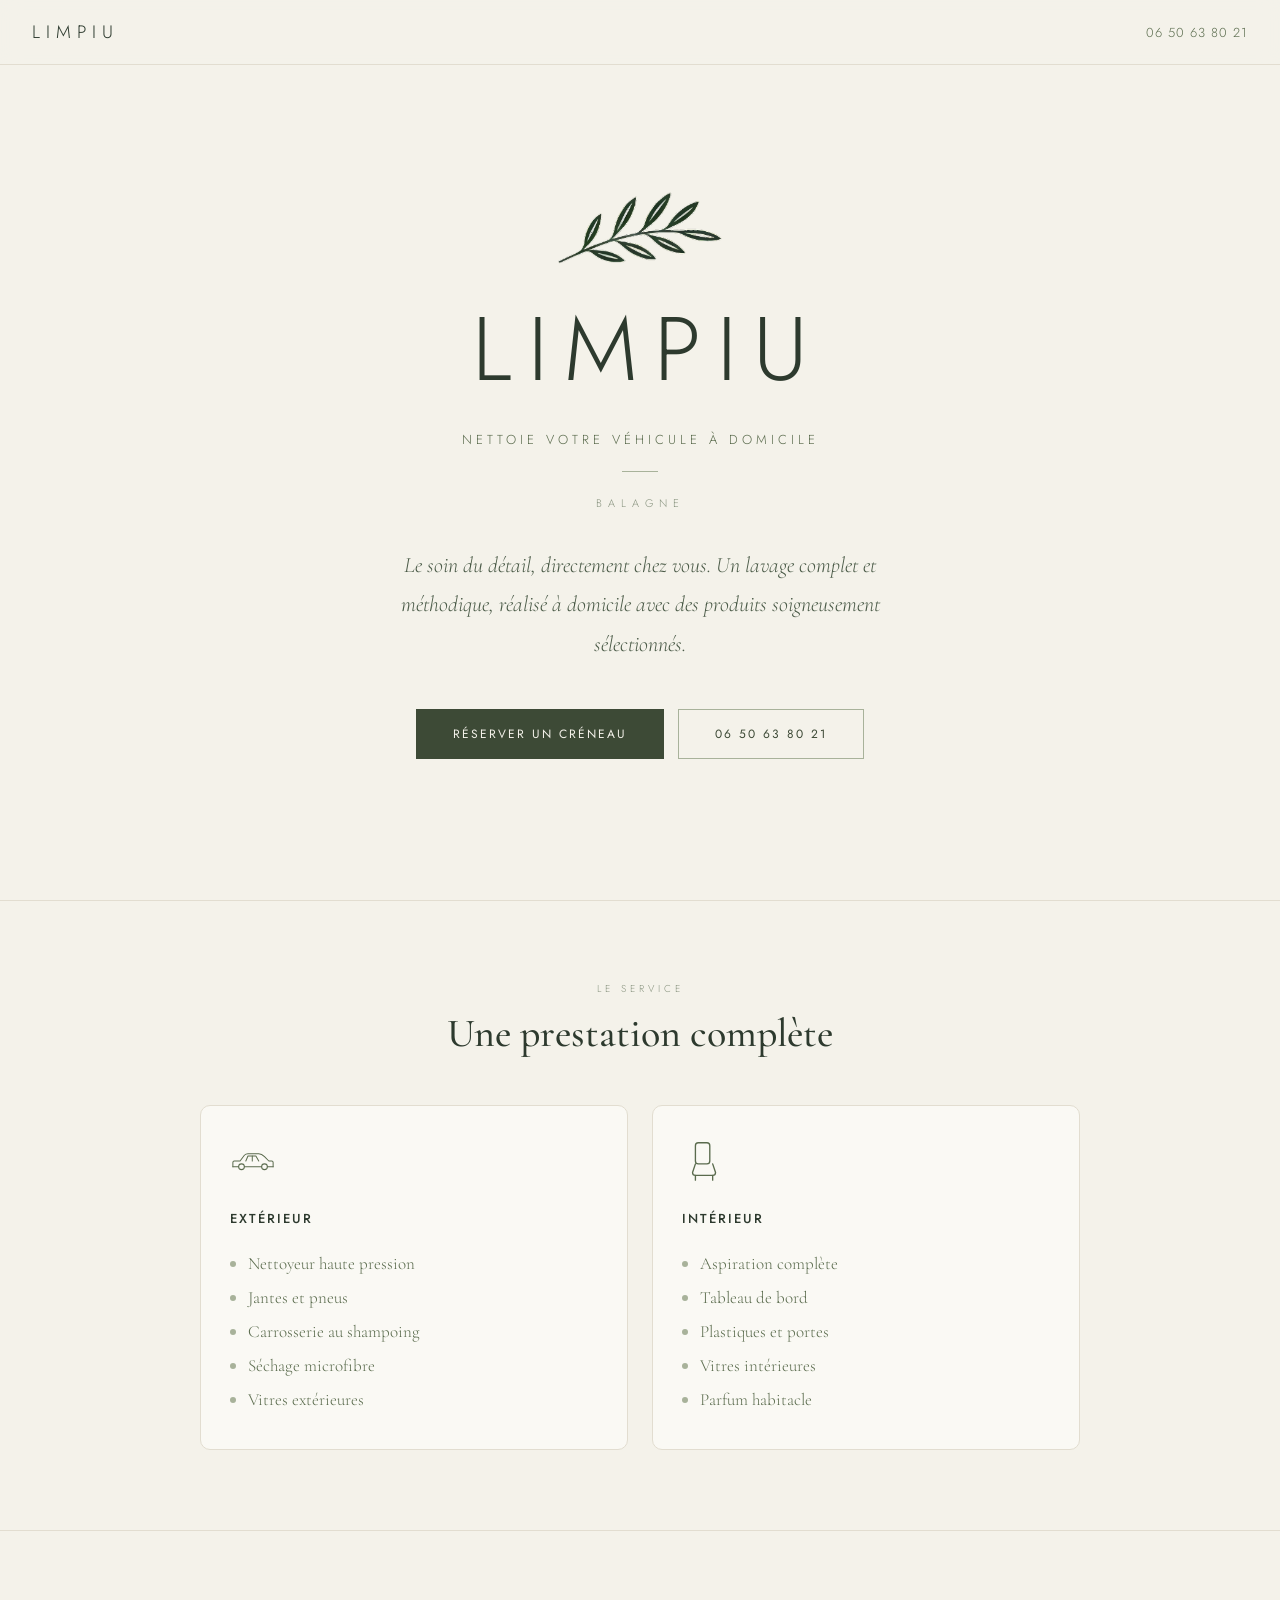
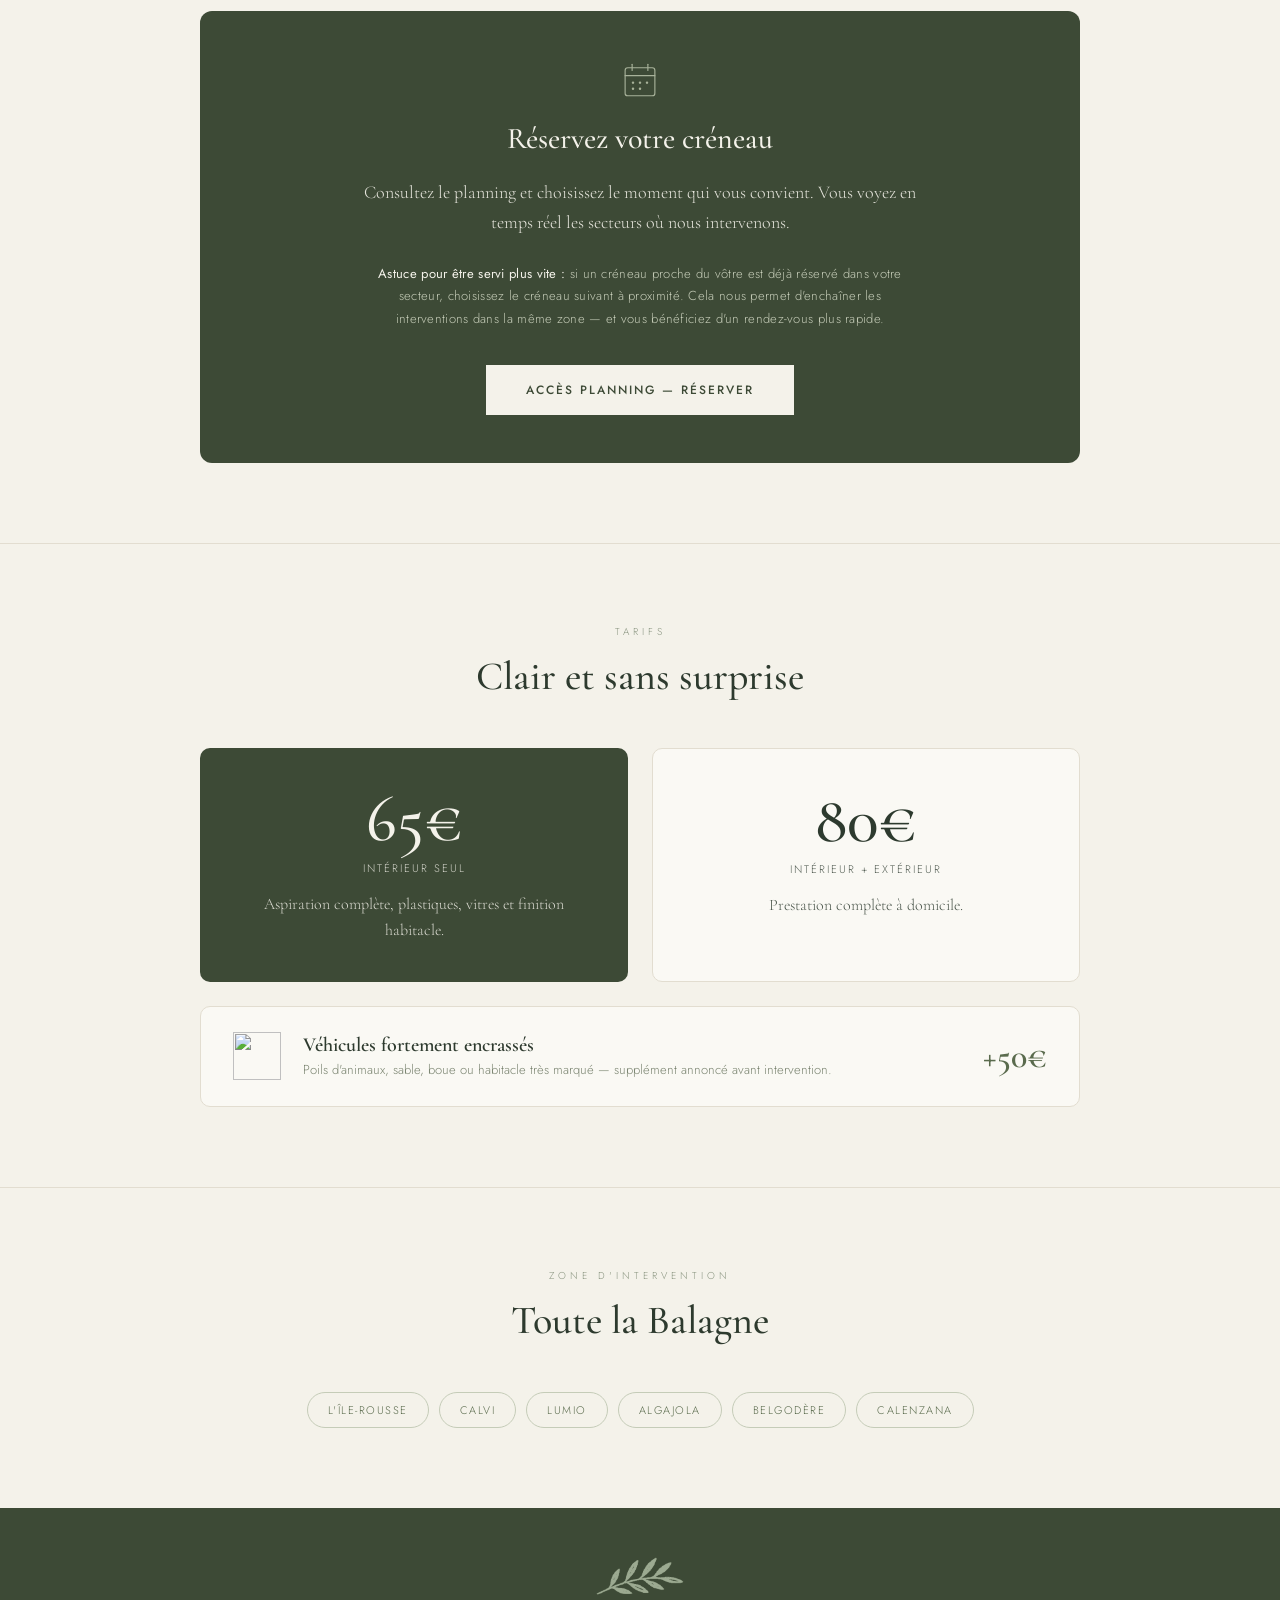
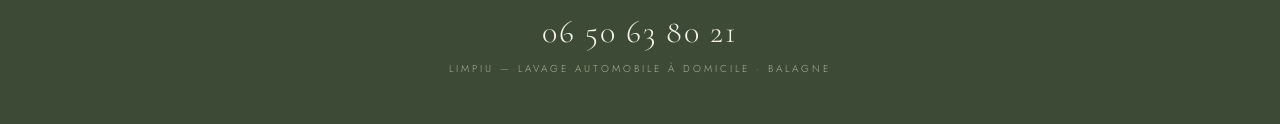
==== index.html @ 70814c13 "Rename index to index.html" ====
<!DOCTYPE html>
<html lang="fr">
<head>
<meta charset="UTF-8">
<meta name="viewport" content="width=device-width, initial-scale=1.0">
<meta name="description" content="Limpiu — Lavage automobile à domicile en Balagne. Intérieur seul 65€, intérieur + extérieur 80€. Produits soigneusement sélectionnés.">
<title>Limpiu — Lavage auto à domicile en Balagne</title>
<link rel="preconnect" href="https://fonts.googleapis.com">
<link rel="preconnect" href="https://fonts.gstatic.com" crossorigin>
<link href="https://fonts.googleapis.com/css2?family=Cormorant+Garamond:ital,wght@0,400;0,500;0,600;1,400&family=Jost:wght@300;400;500&display=swap" rel="stylesheet">
<style>
*{margin:0;padding:0;box-sizing:border-box}
html{scroll-behavior:smooth}
body{font-family:'Jost',sans-serif;background:#f4f2ea;color:#2d3a2e;overflow-x:hidden;font-weight:300}
nav{position:fixed;top:0;left:0;right:0;z-index:100;padding:1.2rem 2rem;display:flex;justify-content:space-between;align-items:center;background:rgba(244,242,234,0.92);backdrop-filter:blur(10px);border-bottom:1px solid #e2ddd0}
.nav-logo{font-size:18px;letter-spacing:6px;font-weight:300;color:#2d3a2e;text-decoration:none}
.nav-phone{font-size:13px;letter-spacing:1px;color:#5a6b4d;text-decoration:none}
.hero{min-height:100vh;display:flex;flex-direction:column;justify-content:center;align-items:center;text-align:center;padding:7rem 2rem 4rem;position:relative}

.hero-branch{
    margin-bottom:18px;
    display:flex;
    justify-content:center;
}
.hero-branch img{
    width:170px;
    height:auto;
    display:block;
}

.hero-logo{font-size:clamp(50px,11vw,90px);font-weight:300;letter-spacing:16px;color:#2d3a2e;margin-bottom:1rem;padding-left:16px}
.hero-tagline{font-size:13px;letter-spacing:4px;text-transform:uppercase;color:#5a6b4d}
.hero-divider{width:36px;height:1px;background:#a8b29a;margin:1.4rem auto}
.hero-place{font-size:11px;letter-spacing:6px;text-transform:uppercase;color:#8a9580}
.hero-text{font-family:'Cormorant Garamond',serif;font-size:22px;font-style:italic;color:#4a5a47;max-width:560px;margin:2.2rem auto 0;line-height:1.8}
.cta{display:flex;gap:14px;justify-content:center;margin-top:2.8rem;flex-wrap:wrap}
.btn{padding:15px 36px;font-size:12px;letter-spacing:2px;text-transform:uppercase;font-family:'Jost',sans-serif;font-weight:400;cursor:pointer;text-decoration:none;transition:all 0.25s}
.btn-fill{background:#3d4a36;color:#f4f2ea;border:1px solid #3d4a36}
.btn-fill:hover{background:#2d3a2e;transform:translateY(-1px)}
.btn-out{background:transparent;color:#3d4a36;border:1px solid #a8b29a}
.btn-out:hover{border-color:#3d4a36}
section{padding:5rem 2rem;border-top:1px solid #e2ddd0}
.container{max-width:880px;margin:0 auto}
.label{font-size:10px;letter-spacing:4px;text-transform:uppercase;color:#8a9580;margin-bottom:0.8rem;text-align:center}
.title{font-family:'Cormorant Garamond',serif;font-size:clamp(30px,5vw,40px);font-weight:500;color:#2d3a2e;text-align:center;margin-bottom:3rem}
.services{display:grid;grid-template-columns:repeat(auto-fit,minmax(240px,1fr));gap:1.5rem}
.card{background:#faf9f4;border:1px solid #e2ddd0;border-radius:10px;padding:2rem 1.8rem}
.card-icon{margin-bottom:1.2rem}
.card-icon svg{width:46px;height:46px;stroke:#5a6b4d;stroke-width:1.4;fill:none;stroke-linecap:round;stroke-linejoin:round}
.card-name{font-size:13px;letter-spacing:2px;text-transform:uppercase;color:#2d3a2e;margin-bottom:1.2rem;font-weight:500}
.card-list{list-style:none}
.card-list li{font-family:'Cormorant Garamond',serif;font-size:17px;color:#5a6b4d;line-height:2;padding-left:18px;position:relative}
.card-list li::before{content:'';position:absolute;left:0;top:14px;width:6px;height:6px;border-radius:50%;background:#a8b29a}
.planning{background:#3d4a36;border-radius:12px;padding:3rem 2.5rem;text-align:center;color:#f4f2ea}
.planning-icon{margin-bottom:1.2rem;display:flex;justify-content:center}
.planning-icon svg{width:42px;height:42px;stroke:#a8b29a;stroke-width:1.3;fill:none;stroke-linecap:round;stroke-linejoin:round}
.planning-title{font-family:'Cormorant Garamond',serif;font-size:30px;font-weight:500;margin-bottom:1.2rem}
.planning-text{font-family:'Cormorant Garamond',serif;font-size:18px;line-height:1.7;max-width:580px;margin:0 auto 1.6rem;opacity:0.92}
.planning-tip{font-size:13px;color:#c5ccb8;line-height:1.7;max-width:540px;margin:0 auto 2.2rem;letter-spacing:0.3px}
.planning-tip strong{color:#f4f2ea;font-weight:400}
.btn-planning{background:#f4f2ea;color:#3d4a36;padding:16px 40px;font-size:12px;letter-spacing:2px;text-transform:uppercase;font-family:'Jost',sans-serif;font-weight:500;cursor:pointer;text-decoration:none;display:inline-block;transition:all 0.25s}
.btn-planning:hover{background:#fff;transform:translateY(-1px)}
.price-wrap{display:grid;grid-template-columns:1fr 1fr;gap:1.5rem;margin-bottom:1.5rem}
.price-card{background:#3d4a36;border-radius:10px;padding:2.4rem;color:#f4f2ea;text-align:center}
.price-card.alt{background:#faf9f4;color:#2d3a2e;border:1px solid #e2ddd0}
.price-num{font-family:'Cormorant Garamond',serif;font-size:66px;font-weight:500;line-height:1}
.price-unit{font-size:11px;letter-spacing:2px;text-transform:uppercase;opacity:0.8;margin-top:8px}
.price-detail{font-family:'Cormorant Garamond',serif;font-size:16px;margin-top:1rem;line-height:1.6;opacity:0.85}
.extra{background:#faf9f4;border:1px solid #e2ddd0;border-radius:10px;padding:1.6rem 2rem;display:flex;align-items:center;gap:1.4rem}
.extra-icon{flex-shrink:0;display:flex;align-items:center;justify-content:center}
.extra-icon svg{width:34px;height:34px;stroke:#8a9580;stroke-width:1.4;fill:none;stroke-linecap:round;stroke-linejoin:round}
.extra-icon img{width:48px;height:48px;object-fit:contain;display:block}
.extra-body{flex:1}
.extra-name{font-family:'Cormorant Garamond',serif;font-size:20px;color:#2d3a2e;font-weight:600;margin-bottom:3px}
.extra-desc{font-size:13px;color:#7a8470;line-height:1.5}
.extra-price{font-family:'Cormorant Garamond',serif;font-size:34px;color:#5a6b4d;font-weight:600;flex-shrink:0}
.zones{display:flex;flex-wrap:wrap;gap:10px;justify-content:center}
.zone{font-size:11px;letter-spacing:1.5px;text-transform:uppercase;border:1px solid #c5ccb8;border-radius:20px;padding:9px 20px;color:#5a6b4d}
footer{padding:3rem 2rem;text-align:center;background:#3d4a36}
.footer-branch{display:flex;justify-content:center;margin-bottom:1rem}
.footer-branch img{width:90px;height:auto;display:block;opacity:0.85;filter:brightness(0) saturate(100%) invert(78%) sepia(8%) saturate(580%) hue-rotate(50deg) brightness(95%) contrast(85%)}
.footer-phone{font-family:'Cormorant Garamond',serif;font-size:32px;color:#f4f2ea;letter-spacing:2px;text-decoration:none}
.footer-sub{font-size:10px;letter-spacing:3px;text-transform:uppercase;color:#a8b29a;margin-top:0.6rem}
@media(max-width:600px){.price-wrap{grid-template-columns:1fr}.extra{flex-direction:column;text-align:center}nav{padding:1rem 1.3rem}section{padding:3.5rem 1.3rem}}
</style>
</head>
<body>

<nav>
  <a class="nav-logo" href="#">LIMPIU</a>
  <a class="nav-phone" href="tel:0650638021">06 50 63 80 21</a>
</nav>

<div class="hero">
  <div class="hero-branch">
    <img src="olive-branch.png" alt="">
  </div>
  <div class="hero-logo">LIMPIU</div>
  <div class="hero-tagline">Nettoie votre véhicule à domicile</div>
  <div class="hero-divider"></div>
  <div class="hero-place">Balagne</div>
  <p class="hero-text">Le soin du détail, directement chez vous. Un lavage complet et méthodique, réalisé à domicile avec des produits soigneusement sélectionnés.</p>
  <div class="cta">
    <a href="#planning" class="btn btn-fill">Réserver un créneau</a>
    <a href="tel:0650638021" class="btn btn-out">06 50 63 80 21</a>
  </div>
</div>

<section>
  <div class="container">
    <p class="label">Le service</p>
    <h2 class="title">Une prestation complète</h2>
    <div class="services">
      <div class="card">
        <div class="card-icon">
          <!-- Voiture de profil line art -->
          <svg viewBox="0 0 64 40" aria-hidden="true">
            <!-- Carrosserie -->
            <path d="M4 28 L4 22 Q4 20 6 20 L14 20 L20 12 Q22 10 25 10 L40 10 Q44 10 48 14 L54 20 L58 20 Q60 20 60 22 L60 28"/>
            <!-- Bas -->
            <path d="M4 28 L12 28 M20 28 L44 28 M52 28 L60 28"/>
            <!-- Vitres -->
            <path d="M22 20 L25 13 L36 13 L40 20"/>
            <line x1="31" y1="13" x2="31" y2="20"/>
            <!-- Roues -->
            <circle cx="16" cy="28" r="4"/>
            <circle cx="48" cy="28" r="4"/>
          </svg>
        </div>
        <div class="card-name">Extérieur</div>
        <ul class="card-list">
          <li>Nettoyeur haute pression</li>
          <li>Jantes et pneus</li>
          <li>Carrosserie au shampoing</li>
          <li>Séchage microfibre</li>
          <li>Vitres extérieures</li>
        </ul>
      </div>
      <div class="card">
        <div class="card-icon">
          <!-- Siège auto line art -->
          <svg viewBox="0 0 48 48" aria-hidden="true">
            <path d="M14 8 Q14 5 17 5 L26 5 Q29 5 29 8 L29 24 Q29 27 26 27 L17 27 Q14 27 14 24 Z"/>
            <path d="M14 27 L11 36 Q11 39 14 39 L32 39 Q35 39 35 36 L32 27"/>
            <line x1="14" y1="39" x2="14" y2="44"/>
            <line x1="32" y1="39" x2="32" y2="44"/>
          </svg>
        </div>
        <div class="card-name">Intérieur</div>
        <ul class="card-list">
          <li>Aspiration complète</li>
          <li>Tableau de bord</li>
          <li>Plastiques et portes</li>
          <li>Vitres intérieures</li>
          <li>Parfum habitacle</li>
        </ul>
      </div>
    </div>
  </div>
</section>

<section id="planning">
  <div class="container">
    <div class="planning">
      <div class="planning-icon">
        <svg viewBox="0 0 48 48" aria-hidden="true">
          <rect x="7" y="10" width="34" height="32" rx="3"/>
          <line x1="7" y1="19" x2="41" y2="19"/>
          <line x1="15" y1="6" x2="15" y2="13"/>
          <line x1="33" y1="6" x2="33" y2="13"/>
          <circle cx="16" cy="27" r="1.4" fill="#a8b29a" stroke="none"/>
          <circle cx="24" cy="27" r="1.4" fill="#a8b29a" stroke="none"/>
          <circle cx="32" cy="27" r="1.4" fill="#a8b29a" stroke="none"/>
          <circle cx="16" cy="34" r="1.4" fill="#a8b29a" stroke="none"/>
          <circle cx="24" cy="34" r="1.4" fill="#a8b29a" stroke="none"/>
        </svg>
      </div>
      <div class="planning-title">Réservez votre créneau</div>
      <p class="planning-text">Consultez le planning et choisissez le moment qui vous convient. Vous voyez en temps réel les secteurs où nous intervenons.</p>
      <p class="planning-tip"><strong>Astuce pour être servi plus vite :</strong> si un créneau proche du vôtre est déjà réservé dans votre secteur, choisissez le créneau suivant à proximité. Cela nous permet d'enchaîner les interventions dans la même zone — et vous bénéficiez d'un rendez-vous plus rapide.</p>
      <a href="#" class="btn-planning">Accès planning — Réserver</a>
    </div>
  </div>
</section>

<section>
  <div class="container">
    <p class="label">Tarifs</p>
    <h2 class="title">Clair et sans surprise</h2>
    <div class="price-wrap">
      <div class="price-card">
        <div class="price-num">65€</div>
        <div class="price-unit">Intérieur seul</div>
        <div class="price-detail">Aspiration complète, plastiques, vitres et finition habitacle.</div>
      </div>
      <div class="price-card alt">
        <div class="price-num">80€</div>
        <div class="price-unit">Intérieur + Extérieur</div>
        <div class="price-detail">Prestation complète à domicile.</div>
      </div>
    </div>
    <div class="extra">
      <div class="extra-icon">
        <img src="cri.png" alt="">
      </div>
      <div class="extra-body">
        <div class="extra-name">Véhicules fortement encrassés</div>
        <div class="extra-desc">Poils d'animaux, sable, boue ou habitacle très marqué — supplément annoncé avant intervention.</div>
      </div>
      <div class="extra-price">+50€</div>
    </div>
  </div>
</section>

<section>
  <div class="container">
    <p class="label">Zone d'intervention</p>
    <h2 class="title">Toute la Balagne</h2>
    <div class="zones">
      <span class="zone">L'Île-Rousse</span>
      <span class="zone">Calvi</span>
      <span class="zone">Lumio</span>
      <span class="zone">Algajola</span>
      <span class="zone">Belgodère</span>
      <span class="zone">Calenzana</span>
    </div>
  </div>
</section>

<footer>
  <div class="footer-branch">
    <img src="olive-branch.png" alt="">
  </div>
  <a class="footer-phone" href="tel:0650638021">06 50 63 80 21</a>
  <div class="footer-sub">Limpiu — Lavage automobile à domicile · Balagne</div>
</footer>

</body>
</html>
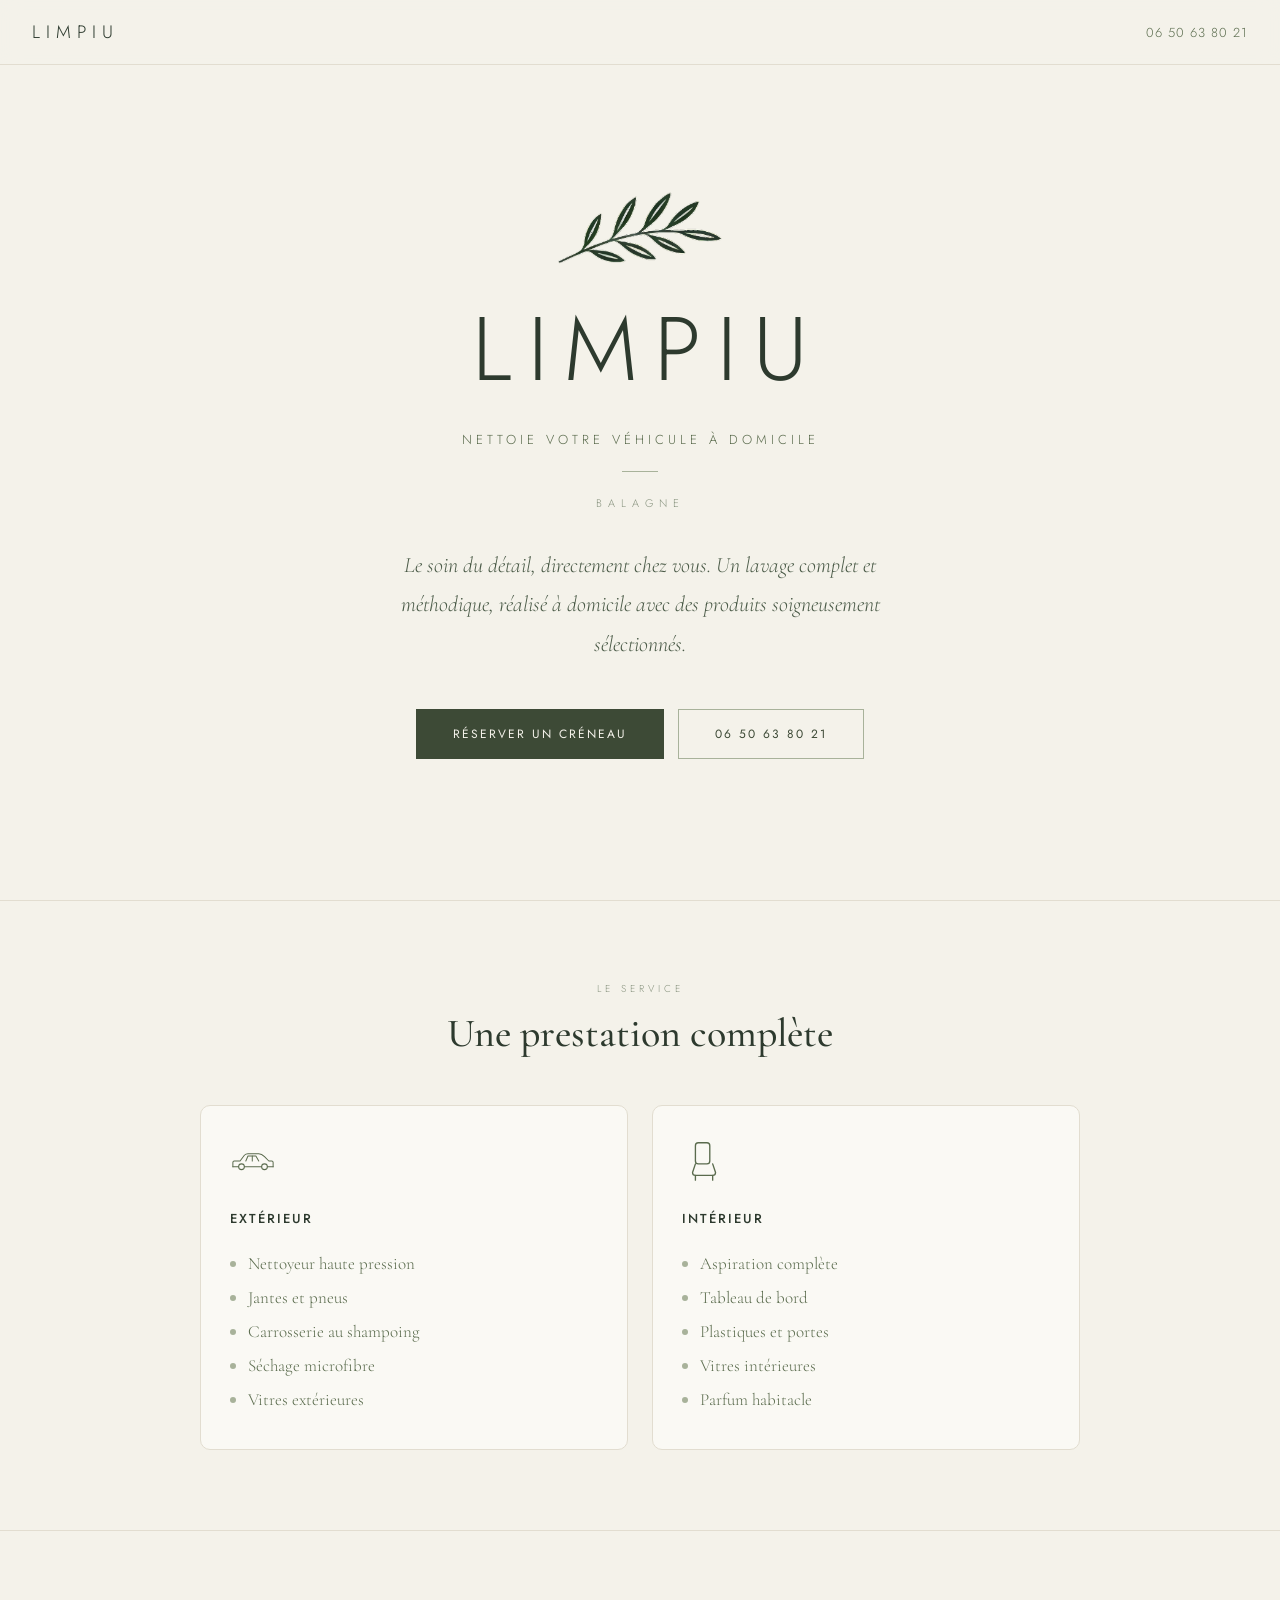
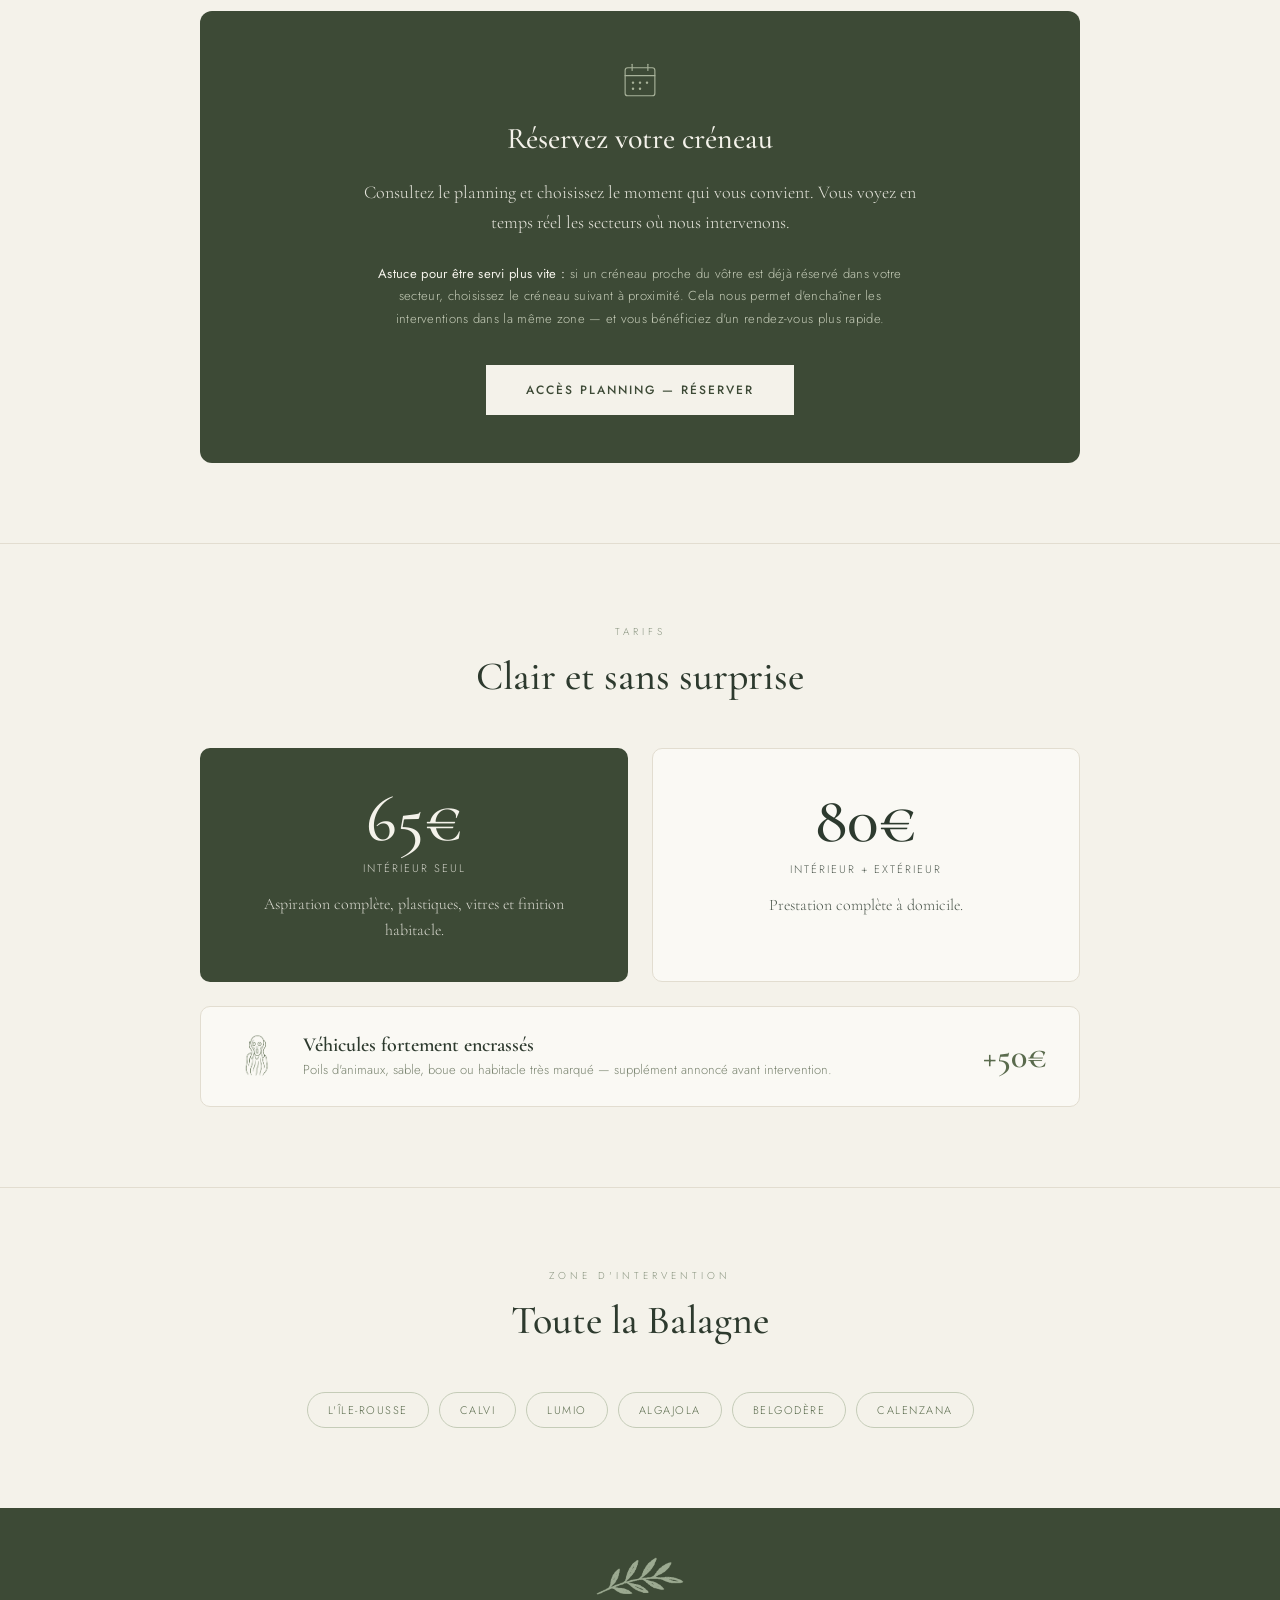
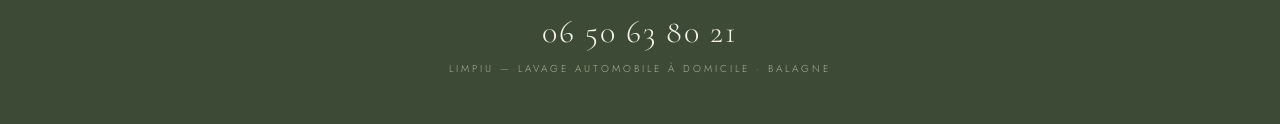
==== commit d9e73cd0: "Update index.html" ====
--- a/index.html
+++ b/index.html
@@ -5,6 +5,8 @@
 <meta name="viewport" content="width=device-width, initial-scale=1.0">
 <meta name="description" content="Limpiu — Lavage automobile à domicile en Balagne. Intérieur seul 65€, intérieur + extérieur 80€. Produits soigneusement sélectionnés.">
 <title>Limpiu — Lavage auto à domicile en Balagne</title>
+<link rel="icon" type="image/png" href="olive-branch.png">
+<link rel="apple-touch-icon" href="olive-branch.png">
 <link rel="preconnect" href="https://fonts.googleapis.com">
 <link rel="preconnect" href="https://fonts.gstatic.com" crossorigin>
 <link href="https://fonts.googleapis.com/css2?family=Cormorant+Garamond:ital,wght@0,400;0,500;0,600;1,400&family=Jost:wght@300;400;500&display=swap" rel="stylesheet">
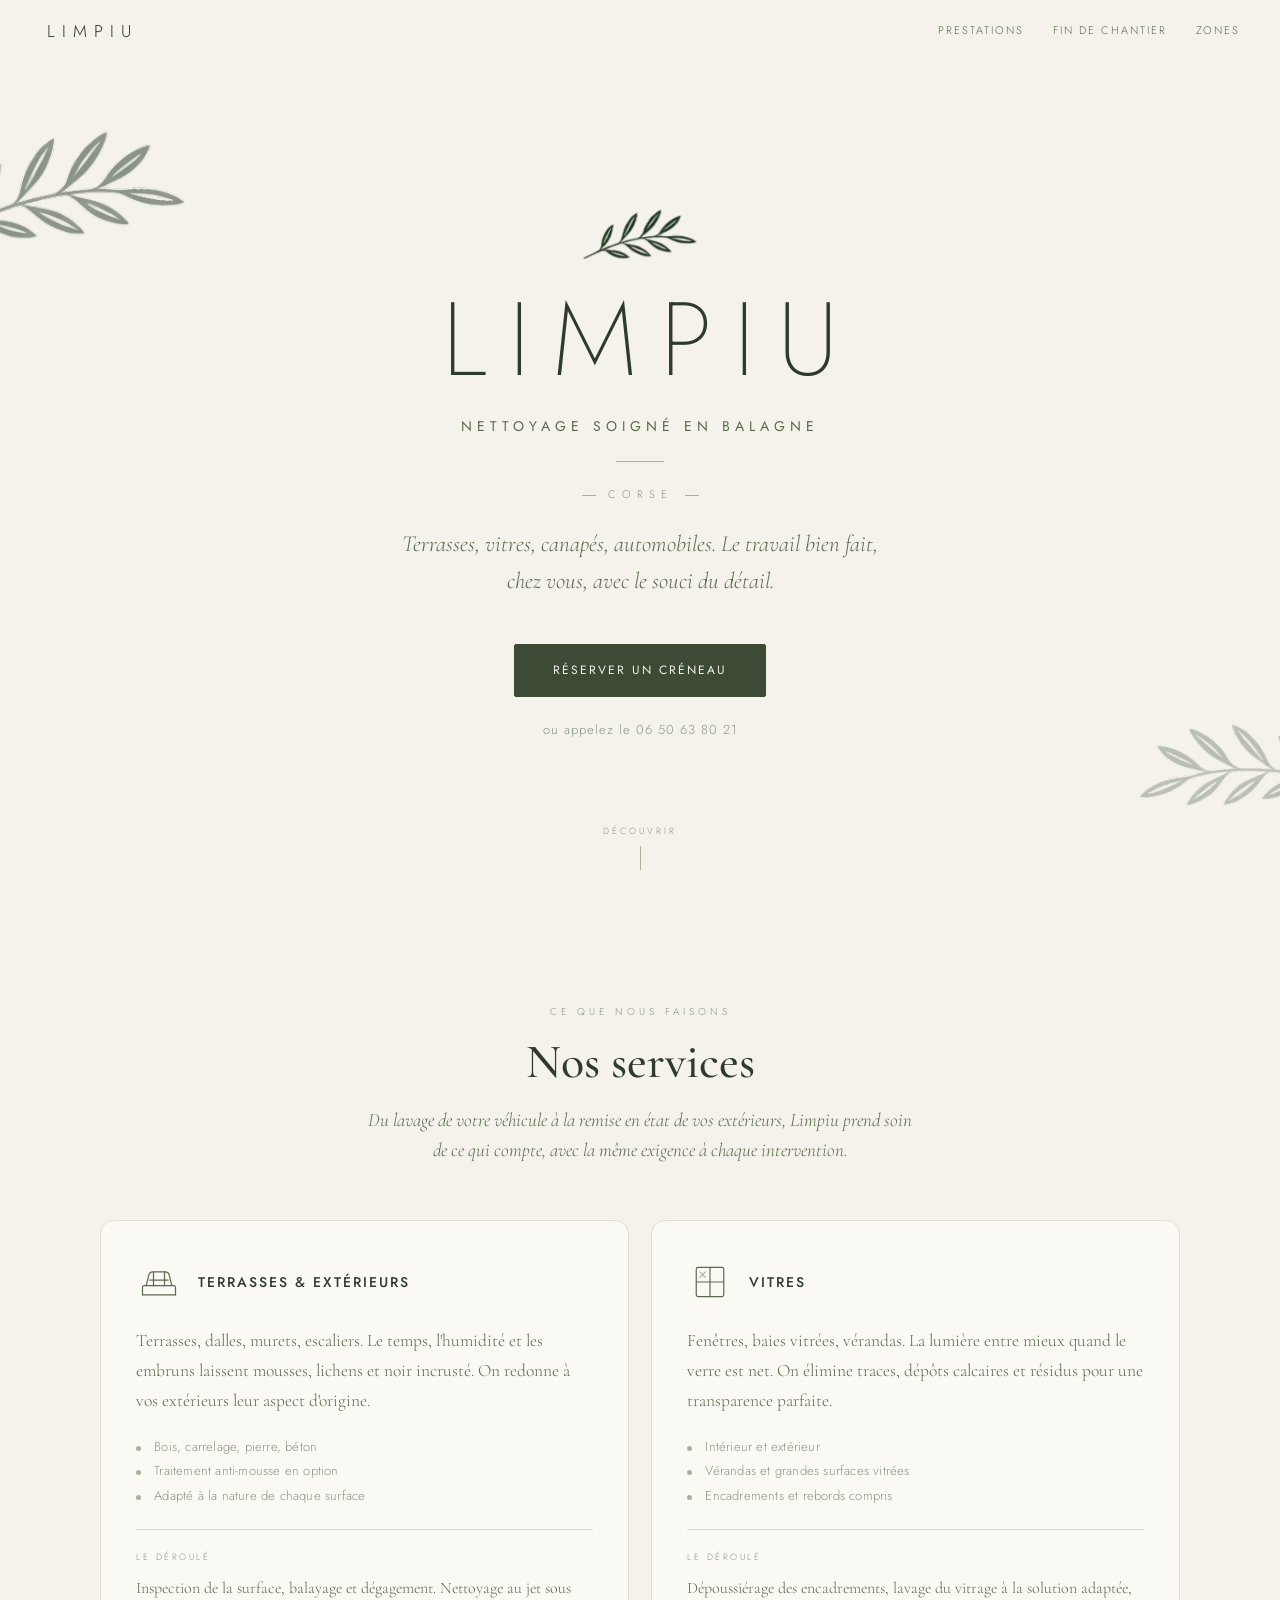
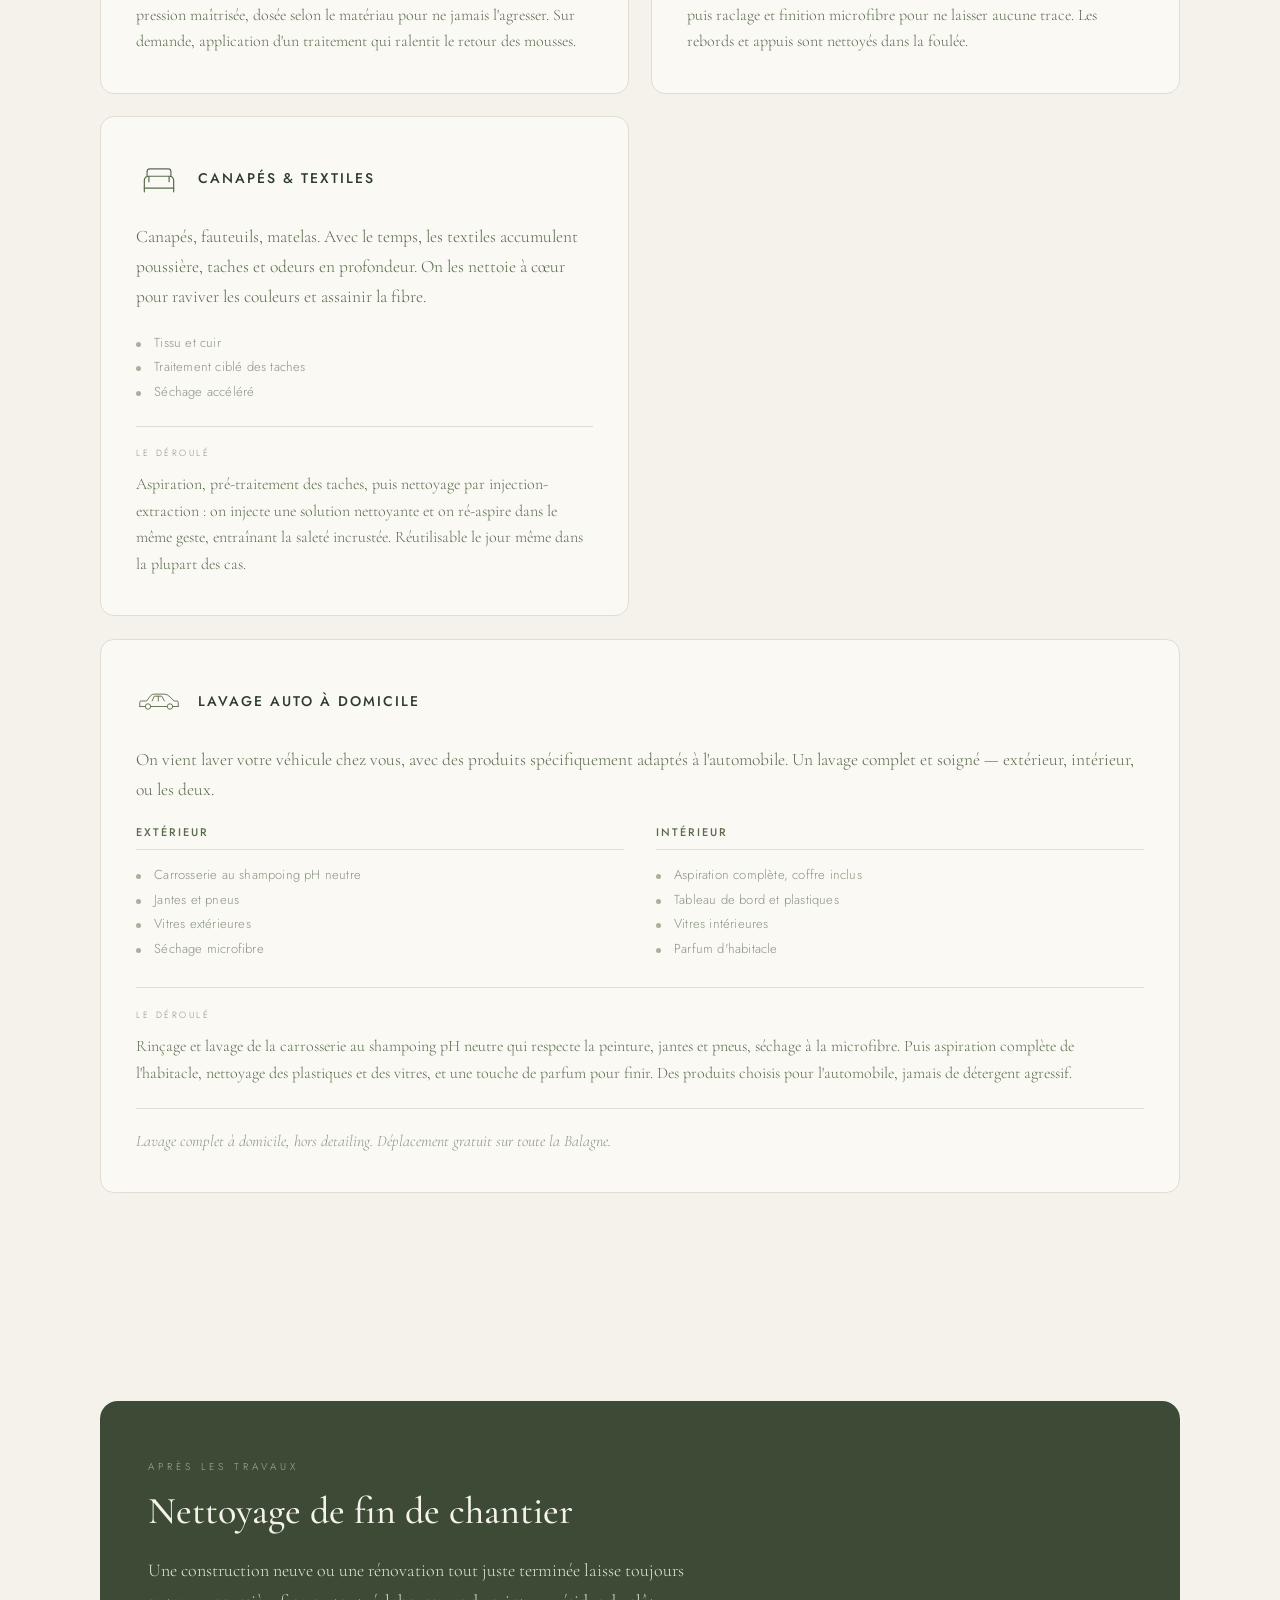
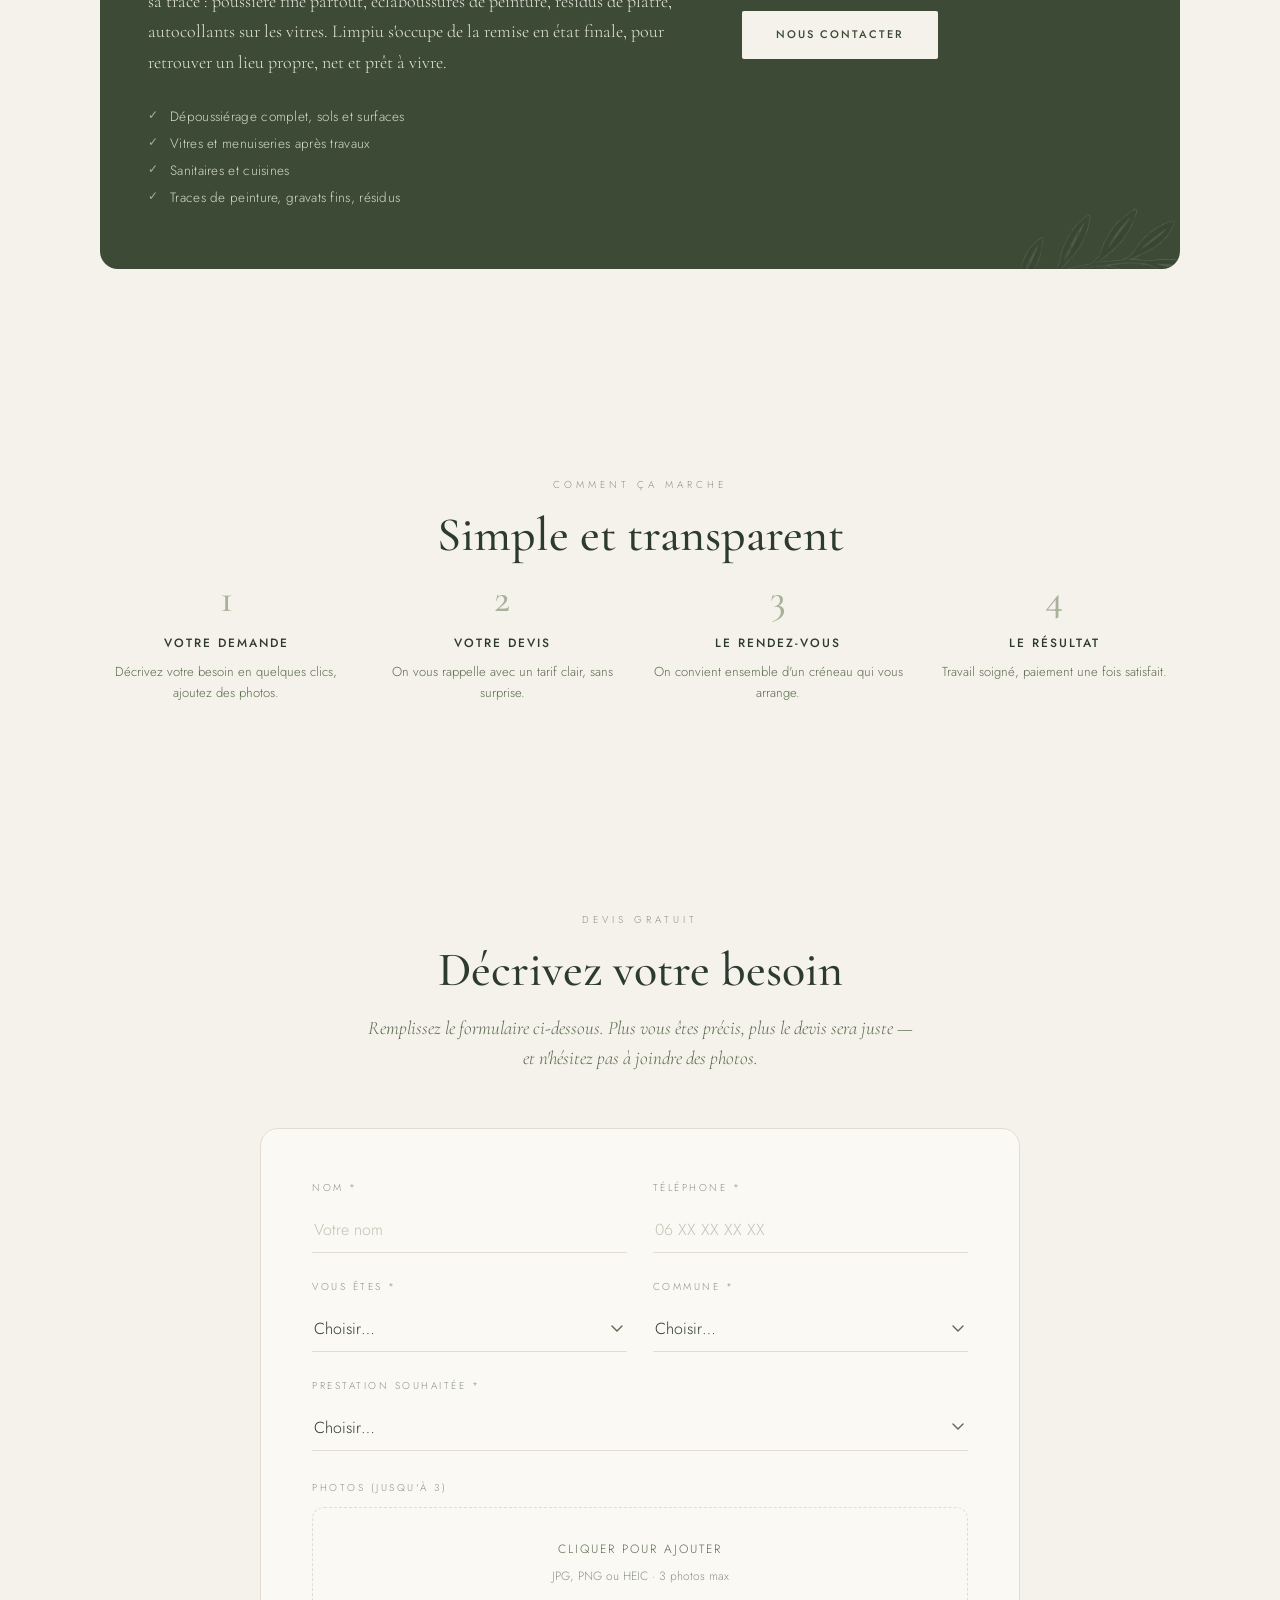
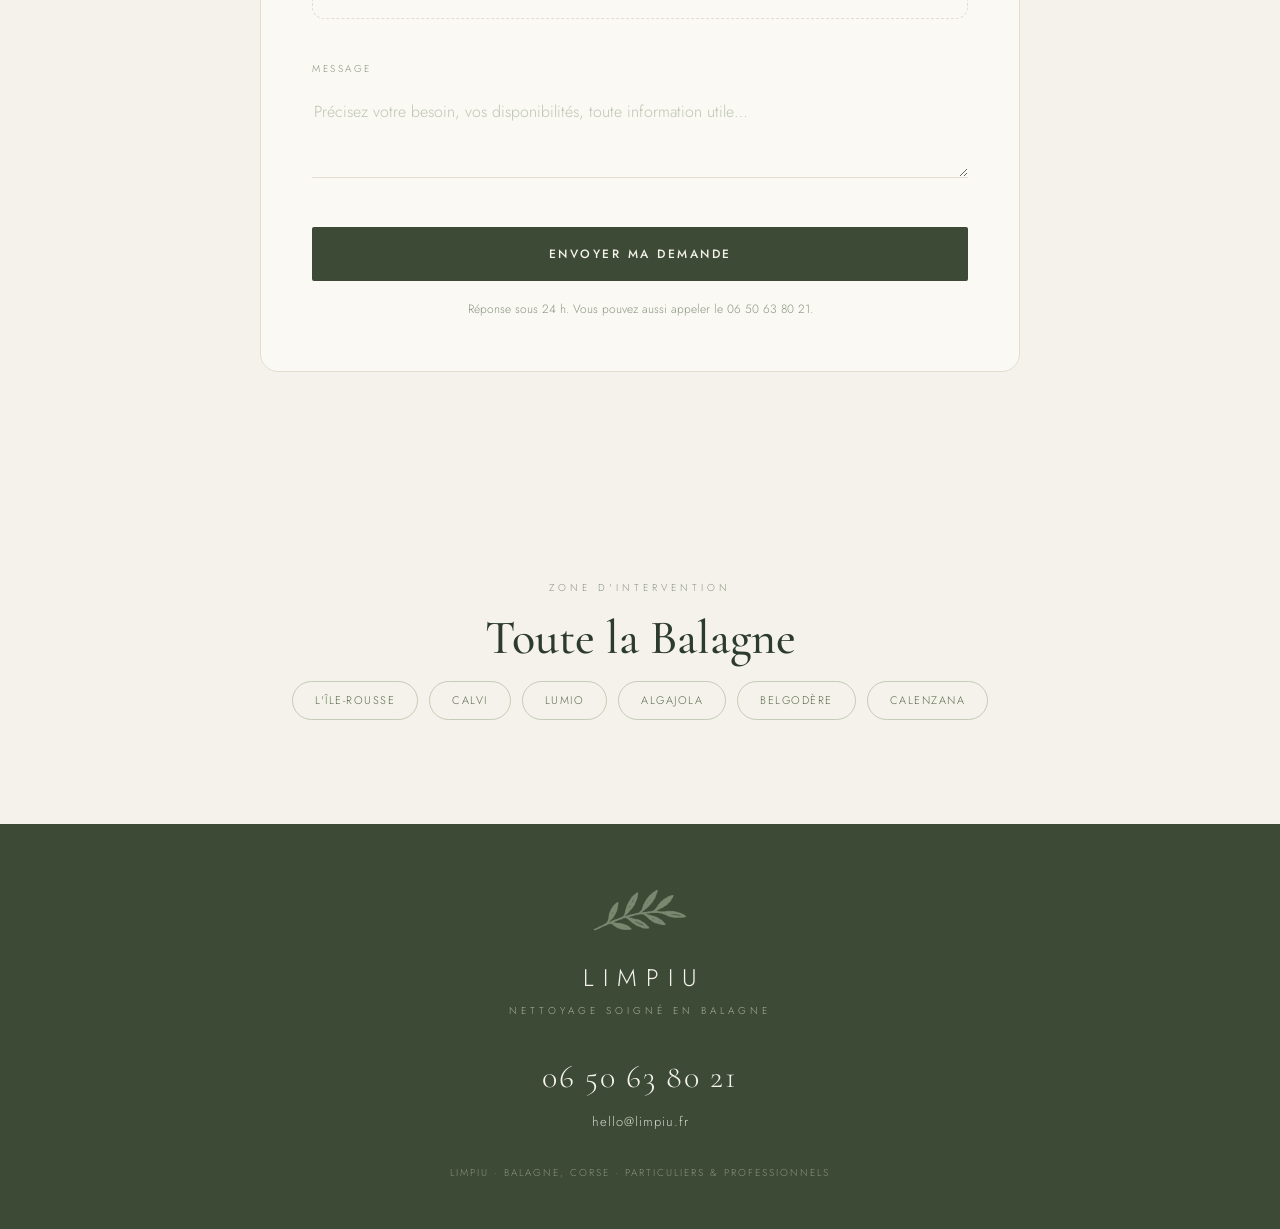
==== commit c7e5cc7e: "Update index.html" ====
--- a/index.html
+++ b/index.html
@@ -3,222 +3,564 @@
 <head>
 <meta charset="UTF-8">
 <meta name="viewport" content="width=device-width, initial-scale=1.0">
-<meta name="description" content="Limpiu — Lavage automobile à domicile en Balagne. Intérieur seul 65€, intérieur + extérieur 80€. Produits soigneusement sélectionnés.">
-<title>Limpiu — Lavage auto à domicile en Balagne</title>
+<meta name="description" content="Limpiu — Nettoyage soigné en Balagne. Terrasses, vitres, canapés, automobiles et fin de chantier. À domicile, sur toute la Balagne. Demandez votre devis.">
+<title>Limpiu — Nettoyage soigné en Balagne</title>
 <link rel="icon" type="image/png" href="olive-branch.png">
 <link rel="apple-touch-icon" href="olive-branch.png">
 <link rel="preconnect" href="https://fonts.googleapis.com">
 <link rel="preconnect" href="https://fonts.gstatic.com" crossorigin>
-<link href="https://fonts.googleapis.com/css2?family=Cormorant+Garamond:ital,wght@0,400;0,500;0,600;1,400&family=Jost:wght@300;400;500&display=swap" rel="stylesheet">
+<link href="https://fonts.googleapis.com/css2?family=Cormorant+Garamond:ital,wght@0,400;0,500;0,600;1,400;1,500&family=Jost:wght@200;300;400;500&display=swap" rel="stylesheet">
 <style>
 *{margin:0;padding:0;box-sizing:border-box}
 html{scroll-behavior:smooth}
-body{font-family:'Jost',sans-serif;background:#f4f2ea;color:#2d3a2e;overflow-x:hidden;font-weight:300}
-nav{position:fixed;top:0;left:0;right:0;z-index:100;padding:1.2rem 2rem;display:flex;justify-content:space-between;align-items:center;background:rgba(244,242,234,0.92);backdrop-filter:blur(10px);border-bottom:1px solid #e2ddd0}
-.nav-logo{font-size:18px;letter-spacing:6px;font-weight:300;color:#2d3a2e;text-decoration:none}
-.nav-phone{font-size:13px;letter-spacing:1px;color:#5a6b4d;text-decoration:none}
-.hero{min-height:100vh;display:flex;flex-direction:column;justify-content:center;align-items:center;text-align:center;padding:7rem 2rem 4rem;position:relative}
-
-.hero-branch{
-    margin-bottom:18px;
-    display:flex;
-    justify-content:center;
+:root{
+  --bg:#f4f2ea; --bg2:#faf9f4; --ink:#2d3a2e; --green:#3d4a36; --green2:#5a6b4d;
+  --sage:#a8b29a; --sage2:#8a9580; --line:#e2ddd0; --cream:#f4f2ea; --gold:#9a8c5c;
 }
-.hero-branch img{
-    width:170px;
-    height:auto;
-    display:block;
-}
-
-.hero-logo{font-size:clamp(50px,11vw,90px);font-weight:300;letter-spacing:16px;color:#2d3a2e;margin-bottom:1rem;padding-left:16px}
-.hero-tagline{font-size:13px;letter-spacing:4px;text-transform:uppercase;color:#5a6b4d}
-.hero-divider{width:36px;height:1px;background:#a8b29a;margin:1.4rem auto}
-.hero-place{font-size:11px;letter-spacing:6px;text-transform:uppercase;color:#8a9580}
-.hero-text{font-family:'Cormorant Garamond',serif;font-size:22px;font-style:italic;color:#4a5a47;max-width:560px;margin:2.2rem auto 0;line-height:1.8}
-.cta{display:flex;gap:14px;justify-content:center;margin-top:2.8rem;flex-wrap:wrap}
-.btn{padding:15px 36px;font-size:12px;letter-spacing:2px;text-transform:uppercase;font-family:'Jost',sans-serif;font-weight:400;cursor:pointer;text-decoration:none;transition:all 0.25s}
-.btn-fill{background:#3d4a36;color:#f4f2ea;border:1px solid #3d4a36}
-.btn-fill:hover{background:#2d3a2e;transform:translateY(-1px)}
-.btn-out{background:transparent;color:#3d4a36;border:1px solid #a8b29a}
-.btn-out:hover{border-color:#3d4a36}
-section{padding:5rem 2rem;border-top:1px solid #e2ddd0}
-.container{max-width:880px;margin:0 auto}
-.label{font-size:10px;letter-spacing:4px;text-transform:uppercase;color:#8a9580;margin-bottom:0.8rem;text-align:center}
-.title{font-family:'Cormorant Garamond',serif;font-size:clamp(30px,5vw,40px);font-weight:500;color:#2d3a2e;text-align:center;margin-bottom:3rem}
-.services{display:grid;grid-template-columns:repeat(auto-fit,minmax(240px,1fr));gap:1.5rem}
-.card{background:#faf9f4;border:1px solid #e2ddd0;border-radius:10px;padding:2rem 1.8rem}
-.card-icon{margin-bottom:1.2rem}
-.card-icon svg{width:46px;height:46px;stroke:#5a6b4d;stroke-width:1.4;fill:none;stroke-linecap:round;stroke-linejoin:round}
-.card-name{font-size:13px;letter-spacing:2px;text-transform:uppercase;color:#2d3a2e;margin-bottom:1.2rem;font-weight:500}
-.card-list{list-style:none}
-.card-list li{font-family:'Cormorant Garamond',serif;font-size:17px;color:#5a6b4d;line-height:2;padding-left:18px;position:relative}
-.card-list li::before{content:'';position:absolute;left:0;top:14px;width:6px;height:6px;border-radius:50%;background:#a8b29a}
-.planning{background:#3d4a36;border-radius:12px;padding:3rem 2.5rem;text-align:center;color:#f4f2ea}
-.planning-icon{margin-bottom:1.2rem;display:flex;justify-content:center}
-.planning-icon svg{width:42px;height:42px;stroke:#a8b29a;stroke-width:1.3;fill:none;stroke-linecap:round;stroke-linejoin:round}
-.planning-title{font-family:'Cormorant Garamond',serif;font-size:30px;font-weight:500;margin-bottom:1.2rem}
-.planning-text{font-family:'Cormorant Garamond',serif;font-size:18px;line-height:1.7;max-width:580px;margin:0 auto 1.6rem;opacity:0.92}
-.planning-tip{font-size:13px;color:#c5ccb8;line-height:1.7;max-width:540px;margin:0 auto 2.2rem;letter-spacing:0.3px}
-.planning-tip strong{color:#f4f2ea;font-weight:400}
-.btn-planning{background:#f4f2ea;color:#3d4a36;padding:16px 40px;font-size:12px;letter-spacing:2px;text-transform:uppercase;font-family:'Jost',sans-serif;font-weight:500;cursor:pointer;text-decoration:none;display:inline-block;transition:all 0.25s}
-.btn-planning:hover{background:#fff;transform:translateY(-1px)}
-.price-wrap{display:grid;grid-template-columns:1fr 1fr;gap:1.5rem;margin-bottom:1.5rem}
-.price-card{background:#3d4a36;border-radius:10px;padding:2.4rem;color:#f4f2ea;text-align:center}
-.price-card.alt{background:#faf9f4;color:#2d3a2e;border:1px solid #e2ddd0}
-.price-num{font-family:'Cormorant Garamond',serif;font-size:66px;font-weight:500;line-height:1}
-.price-unit{font-size:11px;letter-spacing:2px;text-transform:uppercase;opacity:0.8;margin-top:8px}
-.price-detail{font-family:'Cormorant Garamond',serif;font-size:16px;margin-top:1rem;line-height:1.6;opacity:0.85}
-.extra{background:#faf9f4;border:1px solid #e2ddd0;border-radius:10px;padding:1.6rem 2rem;display:flex;align-items:center;gap:1.4rem}
-.extra-icon{flex-shrink:0;display:flex;align-items:center;justify-content:center}
-.extra-icon svg{width:34px;height:34px;stroke:#8a9580;stroke-width:1.4;fill:none;stroke-linecap:round;stroke-linejoin:round}
-.extra-icon img{width:48px;height:48px;object-fit:contain;display:block}
-.extra-body{flex:1}
-.extra-name{font-family:'Cormorant Garamond',serif;font-size:20px;color:#2d3a2e;font-weight:600;margin-bottom:3px}
-.extra-desc{font-size:13px;color:#7a8470;line-height:1.5}
-.extra-price{font-family:'Cormorant Garamond',serif;font-size:34px;color:#5a6b4d;font-weight:600;flex-shrink:0}
-.zones{display:flex;flex-wrap:wrap;gap:10px;justify-content:center}
-.zone{font-size:11px;letter-spacing:1.5px;text-transform:uppercase;border:1px solid #c5ccb8;border-radius:20px;padding:9px 20px;color:#5a6b4d}
-footer{padding:3rem 2rem;text-align:center;background:#3d4a36}
-.footer-branch{display:flex;justify-content:center;margin-bottom:1rem}
-.footer-branch img{width:90px;height:auto;display:block;opacity:0.85;filter:brightness(0) saturate(100%) invert(78%) sepia(8%) saturate(580%) hue-rotate(50deg) brightness(95%) contrast(85%)}
-.footer-phone{font-family:'Cormorant Garamond',serif;font-size:32px;color:#f4f2ea;letter-spacing:2px;text-decoration:none}
-.footer-sub{font-size:10px;letter-spacing:3px;text-transform:uppercase;color:#a8b29a;margin-top:0.6rem}
-@media(max-width:600px){.price-wrap{grid-template-columns:1fr}.extra{flex-direction:column;text-align:center}nav{padding:1rem 1.3rem}section{padding:3.5rem 1.3rem}}
+body{font-family:'Jost',sans-serif;background:var(--bg);color:var(--ink);overflow-x:hidden;font-weight:300;line-height:1.6;-webkit-font-smoothing:antialiased}
+
+/* ---------- NAV ---------- */
+nav{position:fixed;top:0;left:0;right:0;z-index:100;padding:1.1rem 2.5rem;display:flex;justify-content:space-between;align-items:center;background:rgba(244,242,234,0);backdrop-filter:blur(0px);border-bottom:1px solid transparent;transition:background .4s,backdrop-filter .4s,border-color .4s,padding .4s}
+nav.scrolled{background:rgba(244,242,234,0.88);backdrop-filter:blur(14px);border-color:var(--line);padding:0.9rem 2.5rem}
+.nav-logo{font-size:17px;letter-spacing:7px;font-weight:300;color:var(--ink);text-decoration:none;padding-left:7px;transition:opacity .2s}
+.nav-logo:hover{opacity:.65}
+.nav-right{display:flex;align-items:center;gap:1.8rem}
+.nav-link{font-size:11px;letter-spacing:2px;text-transform:uppercase;color:var(--green2);text-decoration:none;transition:color .2s}
+.nav-link:hover{color:var(--ink)}
+.nav-btn{font-size:11px;letter-spacing:2px;text-transform:uppercase;background:var(--green);color:var(--cream);padding:11px 24px;text-decoration:none;transition:background .25s,transform .15s;border-radius:2px}
+.nav-btn:hover{background:var(--ink);transform:translateY(-1px)}
+@media(max-width:760px){.nav-link{display:none}nav{padding:1rem 1.4rem}nav.scrolled{padding:.85rem 1.4rem}}
+
+/* ---------- HERO ---------- */
+.hero{min-height:100vh;display:flex;flex-direction:column;align-items:center;justify-content:center;text-align:center;padding:8rem 2rem 5rem;position:relative;overflow:hidden}
+.hero-decor{position:absolute;pointer-events:none;opacity:.5;height:auto;display:block}
+.hero-decor.left{top:14%;left:-70px;width:260px;animation:floatA 11s ease-in-out infinite}
+.hero-decor.right{bottom:10%;right:-60px;width:210px;transform:scaleX(-1) rotate(12deg);opacity:.28;animation:floatB 13s ease-in-out infinite .7s}
+@keyframes floatA{0%,100%{transform:translateY(0) rotate(0)}50%{transform:translateY(14px) rotate(2deg)}}
+@keyframes floatB{0%,100%{transform:scaleX(-1) rotate(12deg) translateY(0)}50%{transform:scaleX(-1) rotate(10deg) translateY(14px)}}
+.hero-content{position:relative;z-index:2;display:flex;flex-direction:column;align-items:center}
+.hero-branch{width:118px;margin-bottom:1.6rem;opacity:0;animation:fadeIn 1.1s ease .1s forwards}
+.hero-branch img{width:100%;display:block}
+.hero-logo{font-size:clamp(58px,10vw,104px);font-weight:200;letter-spacing:clamp(12px,2.4vw,22px);color:var(--ink);line-height:1;margin-bottom:1.5rem;padding-left:clamp(12px,2.4vw,22px);opacity:0;animation:rise 1s ease .25s forwards}
+.hero-tagline{font-size:clamp(11px,1.5vw,14px);letter-spacing:5px;text-transform:uppercase;color:var(--green2);margin-bottom:1.5rem;font-weight:400;opacity:0;animation:rise 1s ease .4s forwards}
+.hero-divider{width:48px;height:1px;background:var(--sage);margin-bottom:1.5rem;opacity:0;animation:growLine .9s ease .55s forwards}
+@keyframes growLine{from{width:0;opacity:0}to{width:48px;opacity:1}}
+.hero-place{font-size:11px;letter-spacing:6px;text-transform:uppercase;color:var(--sage2);margin-bottom:1.4rem;opacity:0;animation:rise 1s ease .65s forwards}
+.hero-place::before,.hero-place::after{content:'';display:inline-block;width:14px;height:1px;background:var(--sage);vertical-align:middle;margin:0 12px}
+.hero-intro{font-family:'Cormorant Garamond',serif;font-style:italic;font-size:clamp(18px,2.3vw,23px);color:var(--green2);max-width:480px;line-height:1.6;margin-bottom:2.8rem;opacity:0;animation:rise 1s ease .8s forwards}
+.hero-cta{display:flex;gap:14px;flex-wrap:wrap;justify-content:center;opacity:0;animation:rise 1s ease .95s forwards}
+@keyframes rise{from{opacity:0;transform:translateY(26px)}to{opacity:1;transform:translateY(0)}}
+@keyframes fadeIn{from{opacity:0}to{opacity:1}}
+.hero-phone{display:inline-block;margin-top:1.4rem;font-size:13px;letter-spacing:1px;color:var(--sage2);text-decoration:none;opacity:0;animation:rise 1s ease 1.1s forwards;transition:color .2s}
+.hero-phone:hover{color:var(--green2)}
+.btn{padding:16px 38px;font-size:12px;letter-spacing:2px;text-transform:uppercase;font-family:'Jost',sans-serif;font-weight:400;cursor:pointer;text-decoration:none;transition:all .25s;display:inline-block;border-radius:2px;border:1px solid transparent}
+.btn-fill{background:var(--green);color:var(--cream);border-color:var(--green)}
+.btn-fill:hover{background:var(--ink);border-color:var(--ink);transform:translateY(-2px)}
+.btn-out{background:transparent;color:var(--green);border-color:var(--sage)}
+.btn-out:hover{border-color:var(--green);transform:translateY(-2px)}
+.scroll-hint{position:absolute;bottom:30px;left:50%;transform:translateX(-50%);font-size:9px;letter-spacing:3px;text-transform:uppercase;color:var(--sage2);opacity:0;animation:fadeIn 1s ease 1.4s forwards;display:flex;flex-direction:column;align-items:center;gap:8px}
+.scroll-hint::after{content:'';width:1px;height:24px;background:var(--sage);animation:scrollPulse 2s ease-in-out infinite}
+@keyframes scrollPulse{0%,100%{opacity:.3;transform:scaleY(.6)}50%{opacity:1;transform:scaleY(1)}}
+
+/* ---------- SECTIONS ---------- */
+section{padding:6.5rem 2rem;position:relative}
+.container{max-width:1080px;margin:0 auto}
+.reveal{opacity:0;transform:translateY(38px);transition:opacity .9s cubic-bezier(.2,.7,.3,1),transform .9s cubic-bezier(.2,.7,.3,1)}
+.reveal.in{opacity:1;transform:translateY(0)}
+.label{font-size:10px;letter-spacing:4px;text-transform:uppercase;color:var(--sage2);margin-bottom:1rem;text-align:center}
+.title{font-family:'Cormorant Garamond',serif;font-size:clamp(32px,5vw,48px);font-weight:500;color:var(--ink);text-align:center;line-height:1.1;margin-bottom:1rem}
+.subtitle{font-family:'Cormorant Garamond',serif;font-style:italic;font-size:19px;color:var(--green2);text-align:center;max-width:560px;margin:0 auto 3.4rem}
+
+/* ---------- PRESTATIONS ---------- */
+.presta-grid{display:grid;grid-template-columns:repeat(2,1fr);gap:1.4rem}
+.presta{background:var(--bg2);border:1px solid var(--line);border-radius:14px;padding:2.4rem 2.2rem;transition:transform .35s cubic-bezier(.2,.7,.3,1),box-shadow .35s,border-color .35s;position:relative;overflow:hidden}
+.presta::before{content:'';position:absolute;top:0;left:0;width:3px;height:0;background:var(--green2);transition:height .4s ease}
+.presta:hover{transform:translateY(-5px);box-shadow:0 18px 44px rgba(45,58,46,.08);border-color:var(--sage)}
+.presta:hover::before{height:100%}
+.presta-head{display:flex;align-items:center;gap:1rem;margin-bottom:1.3rem}
+.presta-ico{width:46px;height:46px;flex-shrink:0;display:flex;align-items:center;justify-content:center}
+.presta-ico svg{width:44px;height:44px;stroke:var(--green2);stroke-width:1.3;fill:none;stroke-linecap:round;stroke-linejoin:round}
+.presta-ico img{width:42px;height:42px;object-fit:contain}
+.presta-name{font-size:14px;letter-spacing:2px;text-transform:uppercase;color:var(--ink);font-weight:500}
+.presta-desc{font-family:'Cormorant Garamond',serif;font-size:17.5px;color:var(--green2);line-height:1.7;margin-bottom:1.2rem}
+.presta-points{list-style:none}
+.presta-points li{font-size:13px;color:var(--sage2);line-height:1.9;padding-left:18px;position:relative;letter-spacing:.2px}
+.presta-points li::before{content:'';position:absolute;left:0;top:11px;width:5px;height:5px;border-radius:50%;background:var(--sage)}
+@media(max-width:720px){.presta-grid{grid-template-columns:1fr}}
+.presta-wide{grid-column:1 / -1}
+.auto-cols{display:grid;grid-template-columns:1fr 1fr;gap:2rem;margin-top:.5rem}
+.auto-col-title{font-size:11px;letter-spacing:2px;text-transform:uppercase;color:var(--green2);font-weight:500;margin-bottom:.8rem;padding-bottom:.5rem;border-bottom:1px solid var(--line)}
+.auto-note{font-family:'Cormorant Garamond',serif;font-style:italic;font-size:16px;color:var(--sage2);margin-top:1.4rem;padding-top:1.2rem;border-top:1px solid var(--line)}
+.presta-method{margin-top:1.3rem;padding-top:1.2rem;border-top:1px solid var(--line)}
+.presta-method-label{font-size:9px;letter-spacing:2.5px;text-transform:uppercase;color:var(--sage2);margin-bottom:.7rem}
+.presta-method p{font-family:'Cormorant Garamond',serif;font-size:16px;color:var(--green2);line-height:1.65}
+
+@media(max-width:720px){.auto-cols{grid-template-columns:1fr;gap:1.4rem}}
+
+
+/* ---------- CHANTIER (B2B) ---------- */
+.chantier{background:var(--green);border-radius:18px;padding:3.6rem 3rem;color:var(--cream);position:relative;overflow:hidden;display:grid;grid-template-columns:1.4fr 1fr;gap:3rem;align-items:center}
+.chantier-branch{position:absolute;bottom:-40px;right:-30px;width:230px;opacity:.12;pointer-events:none;height:auto;display:block}
+.chantier-label{font-size:10px;letter-spacing:4px;text-transform:uppercase;color:var(--sage);margin-bottom:1rem}
+.chantier-title{font-family:'Cormorant Garamond',serif;font-size:clamp(28px,3.6vw,38px);font-weight:500;line-height:1.1;margin-bottom:1.4rem}
+.chantier-text{font-family:'Cormorant Garamond',serif;font-size:18px;line-height:1.7;opacity:.92;margin-bottom:1.6rem}
+.chantier-points{list-style:none;position:relative;z-index:2}
+.chantier-points li{font-size:13.5px;color:#d4dac9;line-height:2;padding-left:22px;position:relative;letter-spacing:.3px}
+.chantier-points li::before{content:'✓';position:absolute;left:0;color:var(--sage);font-size:12px}
+.chantier-cta{position:relative;z-index:2}
+.btn-light{background:var(--cream);color:var(--green);padding:15px 34px;font-size:11px;letter-spacing:2px;text-transform:uppercase;font-weight:500;text-decoration:none;display:inline-block;transition:all .25s;border-radius:2px}
+.btn-light:hover{background:#fff;transform:translateY(-2px)}
+@media(max-width:720px){.chantier{grid-template-columns:1fr;padding:2.6rem 1.8rem;gap:1.8rem}}
+
+/* ---------- PROCESS ---------- */
+.process{display:grid;grid-template-columns:repeat(4,1fr);gap:1.5rem;counter-reset:step}
+.step{text-align:center;position:relative}
+.step-num{font-family:'Cormorant Garamond',serif;font-size:40px;font-weight:500;color:var(--sage);line-height:1;margin-bottom:1rem}
+.step-name{font-size:12px;letter-spacing:2px;text-transform:uppercase;color:var(--ink);font-weight:500;margin-bottom:.6rem}
+.step-desc{font-size:13px;color:var(--green2);line-height:1.6}
+@media(max-width:720px){.process{grid-template-columns:1fr 1fr;gap:2rem}}
+
+/* ---------- DEVIS FORM ---------- */
+.devis-wrap{background:var(--bg2);border:1px solid var(--line);border-radius:18px;padding:3.2rem;max-width:760px;margin:0 auto}
+.field{margin-bottom:1.6rem}
+.field-label{display:block;font-size:10px;letter-spacing:2.5px;text-transform:uppercase;color:var(--sage2);margin-bottom:.7rem}
+.field-label .req{color:var(--gold)}
+.field input,.field select,.field textarea{width:100%;background:transparent;border:none;border-bottom:1px solid var(--line);color:var(--ink);padding:11px 2px;font-family:'Jost',sans-serif;font-size:16px;font-weight:300;outline:none;transition:border-color .25s;border-radius:0}
+.field input::placeholder,.field textarea::placeholder{color:#bdc4b2}
+.field input:focus,.field select:focus,.field textarea:focus{border-color:var(--green2)}
+.field select{cursor:pointer;-webkit-appearance:none;appearance:none;background-image:url("data:image/svg+xml,%3Csvg xmlns='http://www.w3.org/2000/svg' width='12' height='8' viewBox='0 0 12 8'%3E%3Cpath d='M1 1l5 5 5-5' stroke='%235a6b4d' stroke-width='1.4' fill='none' stroke-linecap='round'/%3E%3C/svg%3E");background-repeat:no-repeat;background-position:right 4px center}
+.field select option{background:var(--bg2)}
+.field textarea{resize:vertical;min-height:90px;line-height:1.6}
+.field-row{display:grid;grid-template-columns:1fr 1fr;gap:1.6rem}
+.field-row-3{display:grid;grid-template-columns:1fr 1fr 1fr;gap:1.6rem}
+@media(max-width:600px){.field-row,.field-row-3{grid-template-columns:1fr}}
+.presta-fields{display:none;border-left:2px solid var(--sage);padding-left:1.6rem;margin:1.8rem 0;animation:slideDown .4s ease}
+.presta-fields.active{display:block}
+@keyframes slideDown{from{opacity:0;transform:translateY(-8px)}to{opacity:1;transform:translateY(0)}}
+.presta-fields-title{font-family:'Cormorant Garamond',serif;font-style:italic;font-size:18px;color:var(--green2);margin-bottom:1.4rem}
+.checkbox-field{display:flex;align-items:center;gap:12px;cursor:pointer;padding:6px 0}
+.checkbox-field input{width:auto;margin:0}
+.checkbox-field span{font-size:15px;color:var(--ink)}
+.upload-zone{border:1.5px dashed var(--line);border-radius:12px;padding:2rem;text-align:center;cursor:pointer;transition:border-color .25s,background .25s}
+.upload-zone:hover{border-color:var(--sage);background:rgba(168,178,154,.04)}
+.upload-zone-main{font-size:12px;letter-spacing:2px;text-transform:uppercase;color:var(--green2);margin-bottom:.5rem}
+.upload-zone-sub{font-size:12px;color:var(--sage2)}
+.upload-list{margin-top:1rem;display:flex;flex-direction:column;gap:6px}
+.upload-item{font-size:13px;color:var(--green2);display:flex;align-items:center;gap:8px}
+.submit-btn{background:var(--green);color:var(--cream);padding:18px 44px;font-size:12px;letter-spacing:2.5px;text-transform:uppercase;border:none;cursor:pointer;font-family:'Jost',sans-serif;font-weight:500;width:100%;margin-top:1rem;transition:background .25s,transform .15s;border-radius:2px}
+.submit-btn:hover{background:var(--ink);transform:translateY(-2px)}
+.form-note{font-size:12px;color:var(--sage2);text-align:center;margin-top:1.2rem;line-height:1.6}
+
+/* ---------- ZONES ---------- */
+.zones{display:flex;flex-wrap:wrap;gap:11px;justify-content:center}
+.zone{font-size:11px;letter-spacing:1.5px;text-transform:uppercase;border:1px solid #c5ccb8;border-radius:24px;padding:10px 22px;color:var(--green2);transition:all .25s}
+.zone:hover{background:var(--green);color:var(--cream);border-color:var(--green);transform:translateY(-2px)}
+
+/* ---------- FOOTER ---------- */
+footer{padding:4rem 2rem 3rem;text-align:center;background:var(--green);color:var(--cream)}
+.footer-branch{width:96px;margin:0 auto 1.2rem;opacity:.55;filter:brightness(0) saturate(100%) invert(78%) sepia(8%) saturate(580%) hue-rotate(50deg) brightness(95%) contrast(85%)}
+.footer-logo{font-size:24px;letter-spacing:9px;font-weight:300;padding-left:9px;margin-bottom:.4rem}
+.footer-tag{font-size:10px;letter-spacing:4px;text-transform:uppercase;color:var(--sage);margin-bottom:2rem}
+.footer-phone{font-family:'Cormorant Garamond',serif;font-size:32px;color:var(--cream);letter-spacing:2px;text-decoration:none;display:inline-block;transition:opacity .2s}
+.footer-phone:hover{opacity:.75}
+.footer-mail{display:block;font-size:13px;letter-spacing:1px;color:#d4dac9;text-decoration:none;margin-top:.6rem;transition:color .2s}
+.footer-mail:hover{color:var(--cream)}
+.footer-sub{font-size:10px;letter-spacing:2px;text-transform:uppercase;color:var(--sage);margin-top:2rem;opacity:.7}
 </style>
 </head>
 <body>
 
-<nav>
-  <a class="nav-logo" href="#">LIMPIU</a>
-  <a class="nav-phone" href="tel:0650638021">06 50 63 80 21</a>
+<!-- Branche d'olivier SVG réutilisable -->
+<svg width="0" height="0" style="position:absolute" aria-hidden="true">
+  <defs>
+    <g id="branch">
+      <path d="M10 150 Q120 110 230 60" fill="none" stroke="#3d4a36" stroke-width="2.5" stroke-linecap="round"/>
+      <g fill="#3d4a36">
+        <ellipse cx="55" cy="128" rx="20" ry="8" transform="rotate(-18 55 128)"/>
+        <ellipse cx="95" cy="148" rx="18" ry="7" transform="rotate(28 95 148)"/>
+        <ellipse cx="105" cy="108" rx="20" ry="8" transform="rotate(-30 105 108)"/>
+        <ellipse cx="145" cy="128" rx="18" ry="7" transform="rotate(22 145 128)"/>
+        <ellipse cx="152" cy="86" rx="21" ry="8" transform="rotate(-38 152 86)"/>
+        <ellipse cx="192" cy="104" rx="18" ry="7" transform="rotate(15 192 104)"/>
+        <ellipse cx="198" cy="66" rx="20" ry="8" transform="rotate(-42 198 66)"/>
+        <ellipse cx="232" cy="82" rx="16" ry="6" transform="rotate(10 232 82)"/>
+      </g>
+    </g>
+  </defs>
+</svg>
+
+<nav id="nav">
+  <a class="nav-logo" href="#top">LIMPIU</a>
+  <div class="nav-right">
+    <a class="nav-link" href="#prestations">Prestations</a>
+    <a class="nav-link" href="#chantier">Fin de chantier</a>
+    <a class="nav-link" href="#zones">Zones</a>
+  </div>
 </nav>
 
-<div class="hero">
-  <div class="hero-branch">
-    <img src="olive-branch.png" alt="">
+<!-- HERO -->
+<div class="hero" id="top">
+  <img class="hero-decor left" src="olive-branch.png" alt="" aria-hidden="true">
+  <img class="hero-decor right" src="olive-branch.png" alt="" aria-hidden="true">
+  <div class="hero-content">
+    <div class="hero-branch"><img src="olive-branch.png" alt=""></div>
+    <h1 class="hero-logo">LIMPIU</h1>
+    <p class="hero-tagline">Nettoyage soigné en Balagne</p>
+    <div class="hero-divider"></div>
+    <div class="hero-place">Corse</div>
+    <p class="hero-intro">Terrasses, vitres, canapés, automobiles. Le travail bien fait, chez vous, avec le souci du détail.</p>
+    <div class="hero-cta">
+      <a href="#devis" class="btn btn-fill">Réserver un créneau</a>
+    </div>
+    <a href="tel:0650638021" class="hero-phone">ou appelez le 06 50 63 80 21</a>
   </div>
-  <div class="hero-logo">LIMPIU</div>
-  <div class="hero-tagline">Nettoie votre véhicule à domicile</div>
-  <div class="hero-divider"></div>
-  <div class="hero-place">Balagne</div>
-  <p class="hero-text">Le soin du détail, directement chez vous. Un lavage complet et méthodique, réalisé à domicile avec des produits soigneusement sélectionnés.</p>
-  <div class="cta">
-    <a href="#planning" class="btn btn-fill">Réserver un créneau</a>
-    <a href="tel:0650638021" class="btn btn-out">06 50 63 80 21</a>
-  </div>
+  <div class="scroll-hint">Découvrir</div>
 </div>
 
-<section>
-  <div class="container">
-    <p class="label">Le service</p>
-    <h2 class="title">Une prestation complète</h2>
-    <div class="services">
-      <div class="card">
-        <div class="card-icon">
-          <!-- Voiture de profil line art -->
-          <svg viewBox="0 0 64 40" aria-hidden="true">
-            <!-- Carrosserie -->
-            <path d="M4 28 L4 22 Q4 20 6 20 L14 20 L20 12 Q22 10 25 10 L40 10 Q44 10 48 14 L54 20 L58 20 Q60 20 60 22 L60 28"/>
-            <!-- Bas -->
-            <path d="M4 28 L12 28 M20 28 L44 28 M52 28 L60 28"/>
-            <!-- Vitres -->
-            <path d="M22 20 L25 13 L36 13 L40 20"/>
-            <line x1="31" y1="13" x2="31" y2="20"/>
-            <!-- Roues -->
-            <circle cx="16" cy="28" r="4"/>
-            <circle cx="48" cy="28" r="4"/>
-          </svg>
-        </div>
-        <div class="card-name">Extérieur</div>
-        <ul class="card-list">
-          <li>Nettoyeur haute pression</li>
-          <li>Jantes et pneus</li>
-          <li>Carrosserie au shampoing</li>
-          <li>Séchage microfibre</li>
-          <li>Vitres extérieures</li>
+<!-- PRESTATIONS -->
+<section id="prestations">
+  <div class="container reveal">
+    <p class="label">Ce que nous faisons</p>
+    <h2 class="title">Nos services</h2>
+    <p class="subtitle">Du lavage de votre véhicule à la remise en état de vos extérieurs, Limpiu prend soin de ce qui compte, avec la même exigence à chaque intervention.</p>
+    <div class="presta-grid">
+
+      <div class="presta">
+        <div class="presta-head">
+          <div class="presta-ico">
+            <svg viewBox="0 0 48 48"><path d="M6 38 L6 30 Q6 28 8 28 L40 28 Q42 28 42 30 L42 38"/><path d="M6 38 L42 38"/><path d="M10 28 L13 16 Q14 13 17 13 L31 13 Q34 13 35 16 L38 28"/><path d="M14 22 L34 22"/><path d="M18 13 L18 28 M30 13 L30 28"/></svg>
+          </div>
+          <div class="presta-name">Terrasses & extérieurs</div>
+        </div>
+        <p class="presta-desc">Terrasses, dalles, murets, escaliers. Le temps, l'humidité et les embruns laissent mousses, lichens et noir incrusté. On redonne à vos extérieurs leur aspect d'origine.</p>
+        <ul class="presta-points">
+          <li>Bois, carrelage, pierre, béton</li>
+          <li>Traitement anti-mousse en option</li>
+          <li>Adapté à la nature de chaque surface</li>
         </ul>
-      </div>
-      <div class="card">
-        <div class="card-icon">
-          <!-- Siège auto line art -->
-          <svg viewBox="0 0 48 48" aria-hidden="true">
-            <path d="M14 8 Q14 5 17 5 L26 5 Q29 5 29 8 L29 24 Q29 27 26 27 L17 27 Q14 27 14 24 Z"/>
-            <path d="M14 27 L11 36 Q11 39 14 39 L32 39 Q35 39 35 36 L32 27"/>
-            <line x1="14" y1="39" x2="14" y2="44"/>
-            <line x1="32" y1="39" x2="32" y2="44"/>
-          </svg>
-        </div>
-        <div class="card-name">Intérieur</div>
-        <ul class="card-list">
-          <li>Aspiration complète</li>
-          <li>Tableau de bord</li>
-          <li>Plastiques et portes</li>
-          <li>Vitres intérieures</li>
-          <li>Parfum habitacle</li>
+        <div class="presta-method">
+          <div class="presta-method-label">Le déroulé</div>
+          <p>Inspection de la surface, balayage et dégagement. Nettoyage au jet sous pression maîtrisée, dosée selon le matériau pour ne jamais l'agresser. Sur demande, application d'un traitement qui ralentit le retour des mousses.</p>
+        </div>
+      </div>
+
+      <div class="presta">
+        <div class="presta-head">
+          <div class="presta-ico">
+            <svg viewBox="0 0 48 48"><rect x="9" y="8" width="30" height="32" rx="2"/><line x1="24" y1="8" x2="24" y2="40"/><line x1="9" y1="24" x2="39" y2="24"/><path d="M13 13 L19 19 M13 19 L19 13" opacity="0.5"/></svg>
+          </div>
+          <div class="presta-name">Vitres</div>
+        </div>
+        <p class="presta-desc">Fenêtres, baies vitrées, vérandas. La lumière entre mieux quand le verre est net. On élimine traces, dépôts calcaires et résidus pour une transparence parfaite.</p>
+        <ul class="presta-points">
+          <li>Intérieur et extérieur</li>
+          <li>Vérandas et grandes surfaces vitrées</li>
+          <li>Encadrements et rebords compris</li>
         </ul>
-      </div>
+        <div class="presta-method">
+          <div class="presta-method-label">Le déroulé</div>
+          <p>Dépoussiérage des encadrements, lavage du vitrage à la solution adaptée, puis raclage et finition microfibre pour ne laisser aucune trace. Les rebords et appuis sont nettoyés dans la foulée.</p>
+        </div>
+      </div>
+
+      <div class="presta">
+        <div class="presta-head">
+          <div class="presta-ico">
+            <svg viewBox="0 0 48 48"><path d="M8 26 Q8 21 13 21 L35 21 Q40 21 40 26 L40 34 L8 34 Z"/><path d="M11 21 L11 16 Q11 13 14 13 L34 13 Q37 13 37 16 L37 21"/><path d="M8 34 L8 38 M40 34 L40 38"/><path d="M13 21 Q13 25 13 27 M35 21 Q35 25 35 27"/></svg>
+          </div>
+          <div class="presta-name">Canapés & textiles</div>
+        </div>
+        <p class="presta-desc">Canapés, fauteuils, matelas. Avec le temps, les textiles accumulent poussière, taches et odeurs en profondeur. On les nettoie à cœur pour raviver les couleurs et assainir la fibre.</p>
+        <ul class="presta-points">
+          <li>Tissu et cuir</li>
+          <li>Traitement ciblé des taches</li>
+          <li>Séchage accéléré</li>
+        </ul>
+        <div class="presta-method">
+          <div class="presta-method-label">Le déroulé</div>
+          <p>Aspiration, pré-traitement des taches, puis nettoyage par injection-extraction : on injecte une solution nettoyante et on ré-aspire dans le même geste, entraînant la saleté incrustée. Réutilisable le jour même dans la plupart des cas.</p>
+        </div>
+      </div>
+
+      <div class="presta presta-wide">
+        <div class="presta-head">
+          <div class="presta-ico">
+            <svg viewBox="0 0 64 40"><path d="M4 28 L4 22 Q4 20 6 20 L14 20 L20 12 Q22 10 25 10 L40 10 Q44 10 48 14 L54 20 L58 20 Q60 20 60 22 L60 28"/><path d="M4 28 L12 28 M20 28 L44 28 M52 28 L60 28"/><path d="M22 20 L25 13 L36 13 L40 20"/><line x1="31" y1="13" x2="31" y2="20"/><circle cx="16" cy="28" r="4"/><circle cx="48" cy="28" r="4"/></svg>
+          </div>
+          <div class="presta-name">Lavage auto à domicile</div>
+        </div>
+        <p class="presta-desc">On vient laver votre véhicule chez vous, avec des produits spécifiquement adaptés à l'automobile. Un lavage complet et soigné — extérieur, intérieur, ou les deux.</p>
+        <div class="auto-cols">
+          <div class="auto-col">
+            <div class="auto-col-title">Extérieur</div>
+            <ul class="presta-points">
+              <li>Carrosserie au shampoing pH neutre</li>
+              <li>Jantes et pneus</li>
+              <li>Vitres extérieures</li>
+              <li>Séchage microfibre</li>
+            </ul>
+          </div>
+          <div class="auto-col">
+            <div class="auto-col-title">Intérieur</div>
+            <ul class="presta-points">
+              <li>Aspiration complète, coffre inclus</li>
+              <li>Tableau de bord et plastiques</li>
+              <li>Vitres intérieures</li>
+              <li>Parfum d'habitacle</li>
+            </ul>
+          </div>
+        </div>
+        <div class="presta-method" style="margin-top:1.6rem">
+          <div class="presta-method-label">Le déroulé</div>
+          <p>Rinçage et lavage de la carrosserie au shampoing pH neutre qui respecte la peinture, jantes et pneus, séchage à la microfibre. Puis aspiration complète de l'habitacle, nettoyage des plastiques et des vitres, et une touche de parfum pour finir. Des produits choisis pour l'automobile, jamais de détergent agressif.</p>
+        </div>
+        <p class="auto-note">Lavage complet à domicile, hors detailing. Déplacement gratuit sur toute la Balagne.</p>
+      </div>
+
     </div>
   </div>
 </section>
 
-<section id="planning">
-  <div class="container">
-    <div class="planning">
-      <div class="planning-icon">
-        <svg viewBox="0 0 48 48" aria-hidden="true">
-          <rect x="7" y="10" width="34" height="32" rx="3"/>
-          <line x1="7" y1="19" x2="41" y2="19"/>
-          <line x1="15" y1="6" x2="15" y2="13"/>
-          <line x1="33" y1="6" x2="33" y2="13"/>
-          <circle cx="16" cy="27" r="1.4" fill="#a8b29a" stroke="none"/>
-          <circle cx="24" cy="27" r="1.4" fill="#a8b29a" stroke="none"/>
-          <circle cx="32" cy="27" r="1.4" fill="#a8b29a" stroke="none"/>
-          <circle cx="16" cy="34" r="1.4" fill="#a8b29a" stroke="none"/>
-          <circle cx="24" cy="34" r="1.4" fill="#a8b29a" stroke="none"/>
-        </svg>
-      </div>
-      <div class="planning-title">Réservez votre créneau</div>
-      <p class="planning-text">Consultez le planning et choisissez le moment qui vous convient. Vous voyez en temps réel les secteurs où nous intervenons.</p>
-      <p class="planning-tip"><strong>Astuce pour être servi plus vite :</strong> si un créneau proche du vôtre est déjà réservé dans votre secteur, choisissez le créneau suivant à proximité. Cela nous permet d'enchaîner les interventions dans la même zone — et vous bénéficiez d'un rendez-vous plus rapide.</p>
-      <a href="#" class="btn-planning">Accès planning — Réserver</a>
+<!-- CHANTIER B2B -->
+<section id="chantier">
+  <div class="container reveal">
+    <div class="chantier">
+      <img class="chantier-branch" src="olive-branch.png" alt="" aria-hidden="true">
+      <div>
+        <p class="chantier-label">Après les travaux</p>
+        <h3 class="chantier-title">Nettoyage de fin de chantier</h3>
+        <p class="chantier-text">Une construction neuve ou une rénovation tout juste terminée laisse toujours sa trace : poussière fine partout, éclaboussures de peinture, résidus de plâtre, autocollants sur les vitres. Limpiu s'occupe de la remise en état finale, pour retrouver un lieu propre, net et prêt à vivre.</p>
+        <ul class="chantier-points">
+          <li>Dépoussiérage complet, sols et surfaces</li>
+          <li>Vitres et menuiseries après travaux</li>
+          <li>Sanitaires et cuisines</li>
+          <li>Traces de peinture, gravats fins, résidus</li>
+        </ul>
+      </div>
+      <div class="chantier-cta">
+        <a href="#devis" class="btn-light">Nous contacter</a>
+      </div>
     </div>
   </div>
 </section>
 
+<!-- PROCESS -->
 <section>
-  <div class="container">
-    <p class="label">Tarifs</p>
-    <h2 class="title">Clair et sans surprise</h2>
-    <div class="price-wrap">
-      <div class="price-card">
-        <div class="price-num">65€</div>
-        <div class="price-unit">Intérieur seul</div>
-        <div class="price-detail">Aspiration complète, plastiques, vitres et finition habitacle.</div>
-      </div>
-      <div class="price-card alt">
-        <div class="price-num">80€</div>
-        <div class="price-unit">Intérieur + Extérieur</div>
-        <div class="price-detail">Prestation complète à domicile.</div>
-      </div>
-    </div>
-    <div class="extra">
-      <div class="extra-icon">
-        <img src="cri.png" alt="">
-      </div>
-      <div class="extra-body">
-        <div class="extra-name">Véhicules fortement encrassés</div>
-        <div class="extra-desc">Poils d'animaux, sable, boue ou habitacle très marqué — supplément annoncé avant intervention.</div>
-      </div>
-      <div class="extra-price">+50€</div>
+  <div class="container reveal">
+    <p class="label">Comment ça marche</p>
+    <h2 class="title">Simple et transparent</h2>
+    <div class="process" style="margin-top:1rem">
+      <div class="step">
+        <div class="step-num">1</div>
+        <div class="step-name">Votre demande</div>
+        <p class="step-desc">Décrivez votre besoin en quelques clics, ajoutez des photos.</p>
+      </div>
+      <div class="step">
+        <div class="step-num">2</div>
+        <div class="step-name">Votre devis</div>
+        <p class="step-desc">On vous rappelle avec un tarif clair, sans surprise.</p>
+      </div>
+      <div class="step">
+        <div class="step-num">3</div>
+        <div class="step-name">Le rendez-vous</div>
+        <p class="step-desc">On convient ensemble d'un créneau qui vous arrange.</p>
+      </div>
+      <div class="step">
+        <div class="step-num">4</div>
+        <div class="step-name">Le résultat</div>
+        <p class="step-desc">Travail soigné, paiement une fois satisfait.</p>
+      </div>
     </div>
   </div>
 </section>
 
-<section>
-  <div class="container">
+<!-- DEVIS -->
+<section id="devis">
+  <div class="container reveal">
+    <p class="label">Devis gratuit</p>
+    <h2 class="title">Décrivez votre besoin</h2>
+    <p class="subtitle">Remplissez le formulaire ci-dessous. Plus vous êtes précis, plus le devis sera juste — et n'hésitez pas à joindre des photos.</p>
+
+    <div class="devis-wrap">
+      <div class="field-row">
+        <div class="field">
+          <label class="field-label" for="nom">Nom <span class="req">*</span></label>
+          <input type="text" id="nom" placeholder="Votre nom" autocomplete="name">
+        </div>
+        <div class="field">
+          <label class="field-label" for="tel">Téléphone <span class="req">*</span></label>
+          <input type="tel" id="tel" placeholder="06 XX XX XX XX" autocomplete="tel">
+        </div>
+      </div>
+
+      <div class="field-row">
+        <div class="field">
+          <label class="field-label" for="type-client">Vous êtes <span class="req">*</span></label>
+          <select id="type-client">
+            <option value="">Choisir…</option>
+            <option>Particulier</option>
+            <option>Professionnel</option>
+          </select>
+        </div>
+        <div class="field">
+          <label class="field-label" for="commune">Commune <span class="req">*</span></label>
+          <select id="commune" onchange="toggleAutreCommune()">
+            <option value="">Choisir…</option>
+            <option>L'Île-Rousse</option>
+            <option>Calvi</option>
+            <option>Lumio</option>
+            <option>Algajola</option>
+            <option>Belgodère</option>
+            <option>Calenzana</option>
+            <option value="Autre">Autre village de Balagne</option>
+          </select>
+        </div>
+      </div>
+
+      <div class="field" id="autre-commune-field" style="display:none">
+        <label class="field-label" for="autre-commune">Précisez votre village</label>
+        <input type="text" id="autre-commune" placeholder="Nom du village">
+      </div>
+
+      <div class="field">
+        <label class="field-label" for="prestation">Prestation souhaitée <span class="req">*</span></label>
+        <select id="prestation" onchange="showPrestaFields()">
+          <option value="">Choisir…</option>
+          <option value="terrasse">Terrasses & extérieurs</option>
+          <option value="vitres">Vitres</option>
+          <option value="canape">Canapés & textiles</option>
+          <option value="auto">Lavage auto à domicile</option>
+          <option value="chantier">Fin de chantier (professionnels)</option>
+        </select>
+      </div>
+
+      <!-- TERRASSE -->
+      <div class="presta-fields" id="f-terrasse">
+        <p class="presta-fields-title">À propos de votre terrasse</p>
+        <div class="field-row">
+          <div class="field">
+            <label class="field-label" for="t-surface">Surface approximative (m²)</label>
+            <input type="number" id="t-surface" placeholder="ex. 30">
+          </div>
+          <div class="field">
+            <label class="field-label" for="t-sol">Nature du sol</label>
+            <select id="t-sol">
+              <option value="">Choisir…</option>
+              <option>Bois</option>
+              <option>Carrelage</option>
+              <option>Pierre</option>
+              <option>Béton</option>
+              <option>Autre</option>
+            </select>
+          </div>
+        </div>
+      </div>
+
+      <!-- VITRES -->
+      <div class="presta-fields" id="f-vitres">
+        <p class="presta-fields-title">À propos de vos vitres</p>
+        <div class="field-row-3">
+          <div class="field">
+            <label class="field-label" for="v-dim">Dimensions (L × H approx.)</label>
+            <input type="text" id="v-dim" placeholder="ex. 120 × 140 cm">
+          </div>
+          <div class="field">
+            <label class="field-label" for="v-vantaux">Nombre de vantaux</label>
+            <input type="number" id="v-vantaux" placeholder="ex. 2">
+          </div>
+          <div class="field">
+            <label class="field-label" for="v-nb">Nombre de fenêtres</label>
+            <input type="number" id="v-nb" placeholder="ex. 6">
+          </div>
+        </div>
+      </div>
+
+      <!-- CANAPE -->
+      <div class="presta-fields" id="f-canape">
+        <p class="presta-fields-title">À propos de votre canapé</p>
+        <div class="field-row">
+          <div class="field">
+            <label class="field-label" for="c-matiere">Matière</label>
+            <select id="c-matiere">
+              <option value="">Choisir…</option>
+              <option>Tissu</option>
+              <option>Cuir</option>
+            </select>
+          </div>
+          <div class="field">
+            <label class="field-label" for="c-places">Nombre de places</label>
+            <input type="number" id="c-places" placeholder="ex. 3">
+          </div>
+        </div>
+      </div>
+
+      <!-- AUTO -->
+      <div class="presta-fields" id="f-auto">
+        <p class="presta-fields-title">À propos de votre véhicule</p>
+        <div class="field-row">
+          <div class="field">
+            <label class="field-label" for="a-type">Type de véhicule</label>
+            <select id="a-type">
+              <option value="">Choisir…</option>
+              <option>Citadine</option>
+              <option>Berline</option>
+              <option>4×4 / SUV</option>
+              <option>Utilitaire</option>
+            </select>
+          </div>
+          <div class="field">
+            <label class="field-label" for="a-etat">État général</label>
+            <select id="a-etat">
+              <option value="">Choisir…</option>
+              <option>Moyen</option>
+              <option>Sale</option>
+              <option>Très sale</option>
+            </select>
+          </div>
+        </div>
+        <label class="checkbox-field">
+          <input type="checkbox" id="a-poils">
+          <span>Présence de poils d'animaux</span>
+        </label>
+      </div>
+
+      <!-- CHANTIER -->
+      <div class="presta-fields" id="f-chantier">
+        <p class="presta-fields-title">À propos de votre chantier</p>
+        <div class="field">
+          <label class="field-label" for="ch-surface">Surface approximative (m²)</label>
+          <input type="number" id="ch-surface" placeholder="ex. 90">
+        </div>
+        <p style="font-size:13px;color:var(--sage2);line-height:1.6">Précisez le type de bien et l'état dans le message ci-dessous — on établit un devis sur mesure.</p>
+      </div>
+
+      <div class="field" style="margin-top:1.8rem">
+        <label class="field-label">Photos (jusqu'à 3)</label>
+        <div class="upload-zone" onclick="document.getElementById('photos').click()">
+          <div class="upload-zone-main">Cliquer pour ajouter</div>
+          <div class="upload-zone-sub">JPG, PNG ou HEIC · 3 photos max</div>
+        </div>
+        <input type="file" id="photos" accept="image/*" multiple style="display:none" onchange="listPhotos()">
+        <div class="upload-list" id="photo-list"></div>
+      </div>
+
+      <div class="field">
+        <label class="field-label" for="message">Message</label>
+        <textarea id="message" placeholder="Précisez votre besoin, vos disponibilités, toute information utile…"></textarea>
+      </div>
+
+      <button type="button" class="submit-btn" onclick="submitDevis()">Envoyer ma demande</button>
+      <p class="form-note">Réponse sous 24 h. Vous pouvez aussi appeler le 06 50 63 80 21.</p>
+    </div>
+  </div>
+</section>
+
+<!-- ZONES -->
+<section id="zones">
+  <div class="container reveal">
     <p class="label">Zone d'intervention</p>
     <h2 class="title">Toute la Balagne</h2>
-    <div class="zones">
+    <div class="zones" style="margin-top:1rem">
       <span class="zone">L'Île-Rousse</span>
       <span class="zone">Calvi</span>
       <span class="zone">Lumio</span>
@@ -229,13 +571,79 @@
   </div>
 </section>
 
+<!-- FOOTER -->
 <footer>
-  <div class="footer-branch">
-    <img src="olive-branch.png" alt="">
-  </div>
+  <img class="footer-branch" src="olive-branch.png" alt="">
+  <div class="footer-logo">LIMPIU</div>
+  <div class="footer-tag">Nettoyage soigné en Balagne</div>
   <a class="footer-phone" href="tel:0650638021">06 50 63 80 21</a>
-  <div class="footer-sub">Limpiu — Lavage automobile à domicile · Balagne</div>
+  <a class="footer-mail" href="mailto:hello@limpiu.fr">hello@limpiu.fr</a>
+  <div class="footer-sub">Limpiu · Balagne, Corse · Particuliers & professionnels</div>
 </footer>
 
+<script>
+// Nav au scroll
+var nav=document.getElementById('nav');
+window.addEventListener('scroll',function(){
+  if(window.scrollY>30)nav.classList.add('scrolled');else nav.classList.remove('scrolled');
+});
+
+// Reveal au scroll
+var obs=new IntersectionObserver(function(entries){
+  entries.forEach(function(e){if(e.isIntersecting){e.target.classList.add('in');obs.unobserve(e.target);}});
+},{threshold:.12});
+document.querySelectorAll('.reveal').forEach(function(el){obs.observe(el);});
+
+// Affiche le champ "village" si commune = Autre
+function toggleAutreCommune(){
+  var v=document.getElementById('commune').value;
+  document.getElementById('autre-commune-field').style.display = (v==='Autre') ? 'block' : 'none';
+}
+
+// Champs conditionnels selon prestation
+function showPrestaFields(){
+  var val=document.getElementById('prestation').value;
+  ['terrasse','vitres','canape','auto','chantier'].forEach(function(p){
+    document.getElementById('f-'+p).classList.remove('active');
+  });
+  if(val)document.getElementById('f-'+val).classList.add('active');
+}
+
+// Liste des photos (max 3)
+function listPhotos(){
+  var input=document.getElementById('photos');
+  var list=document.getElementById('photo-list');
+  list.innerHTML='';
+  var files=Array.prototype.slice.call(input.files,0,3);
+  files.forEach(function(f){
+    var div=document.createElement('div');
+    div.className='upload-item';
+    div.textContent='— '+f.name;
+    list.appendChild(div);
+  });
+  if(input.files.length>3){
+    var warn=document.createElement('div');
+    warn.className='upload-item';
+    warn.style.color='#9a8c5c';
+    warn.textContent='(seules les 3 premières photos seront envoyées)';
+    list.appendChild(warn);
+  }
+}
+
+// Envoi (intégration Airtable à venir)
+function submitDevis(){
+  var nom=document.getElementById('nom').value.trim();
+  var tel=document.getElementById('tel').value.trim();
+  var typeClient=document.getElementById('type-client').value;
+  var commune=document.getElementById('commune').value;
+  var prestation=document.getElementById('prestation').value;
+  if(!nom||!tel||!typeClient||!commune||!prestation){
+    alert('Merci de renseigner au minimum votre nom, téléphone, profil, commune et la prestation souhaitée.');
+    return;
+  }
+  // Intégration Airtable à brancher ici (API, comme la Nitonnerie)
+  alert('Merci '+nom+' ! Votre demande est prête à être envoyée.\n\n(L\'envoi vers Airtable sera activé prochainement.)');
+}
+</script>
 </body>
 </html>
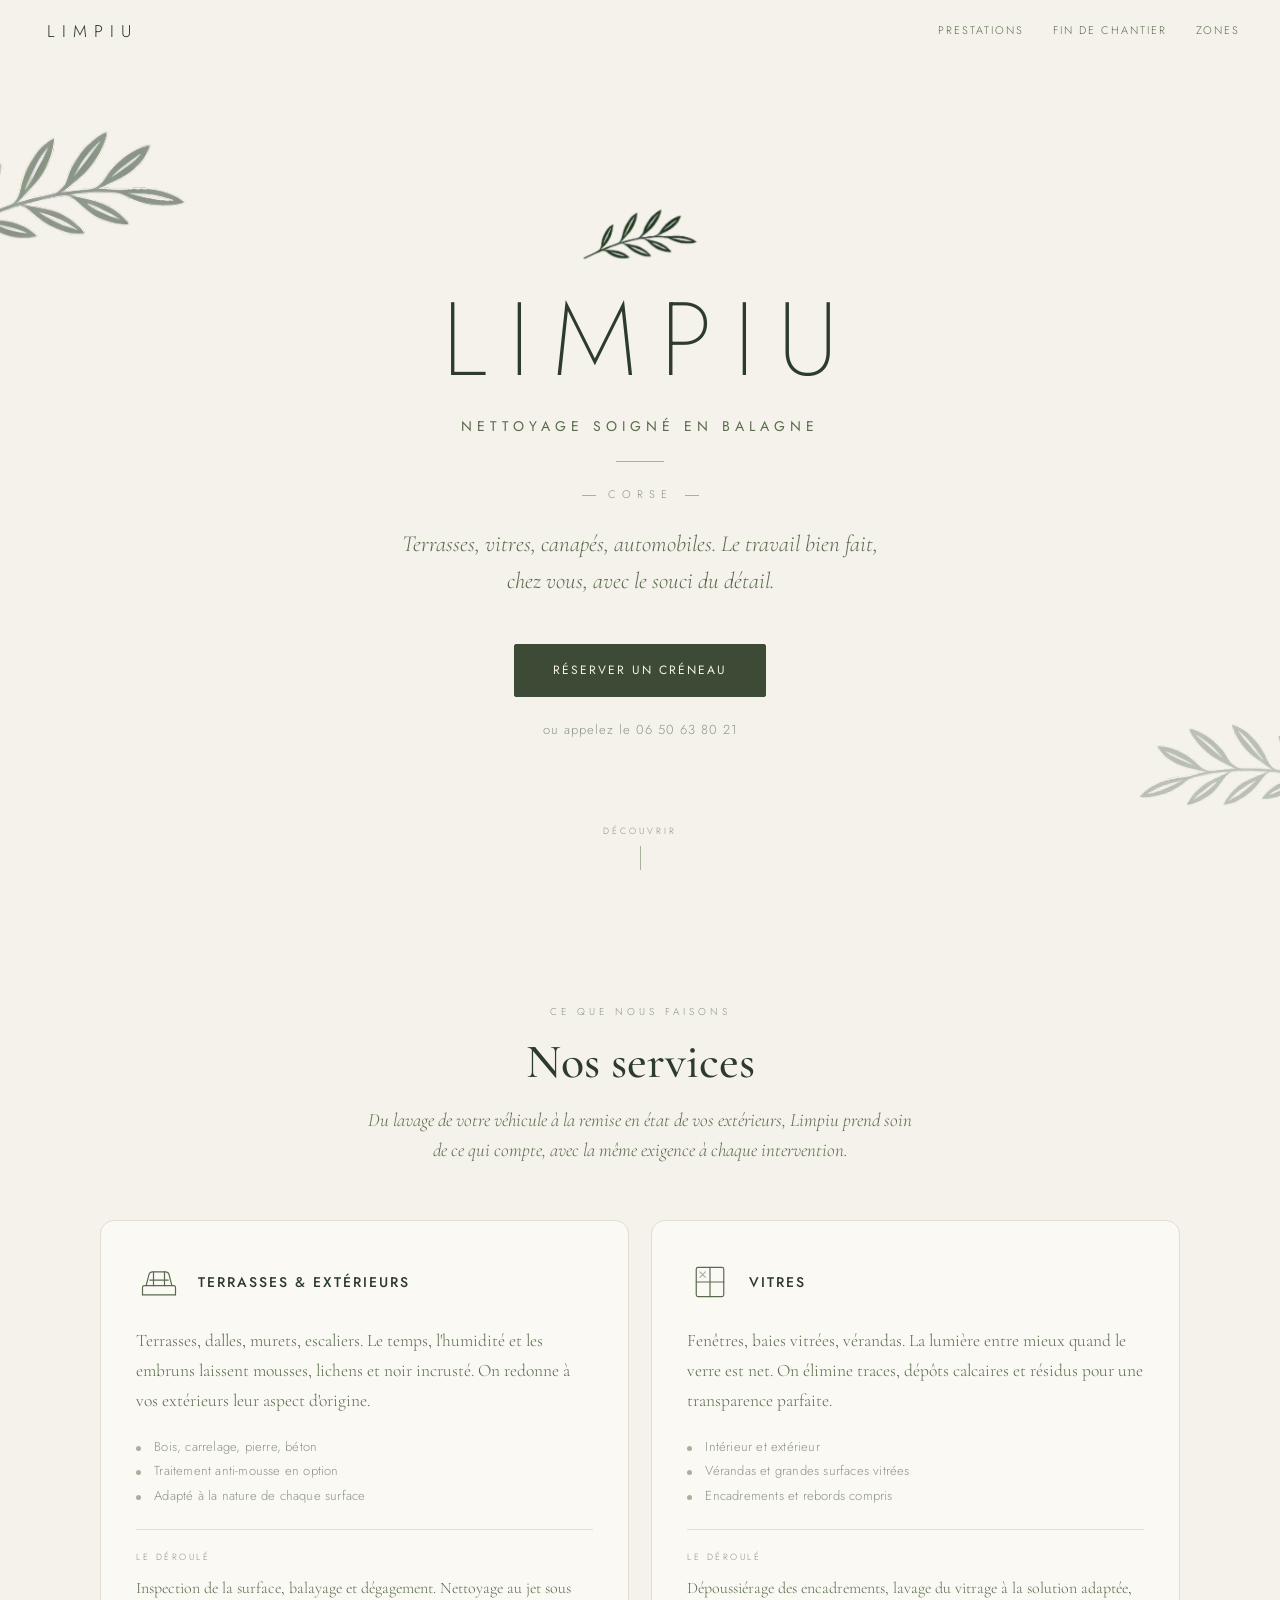
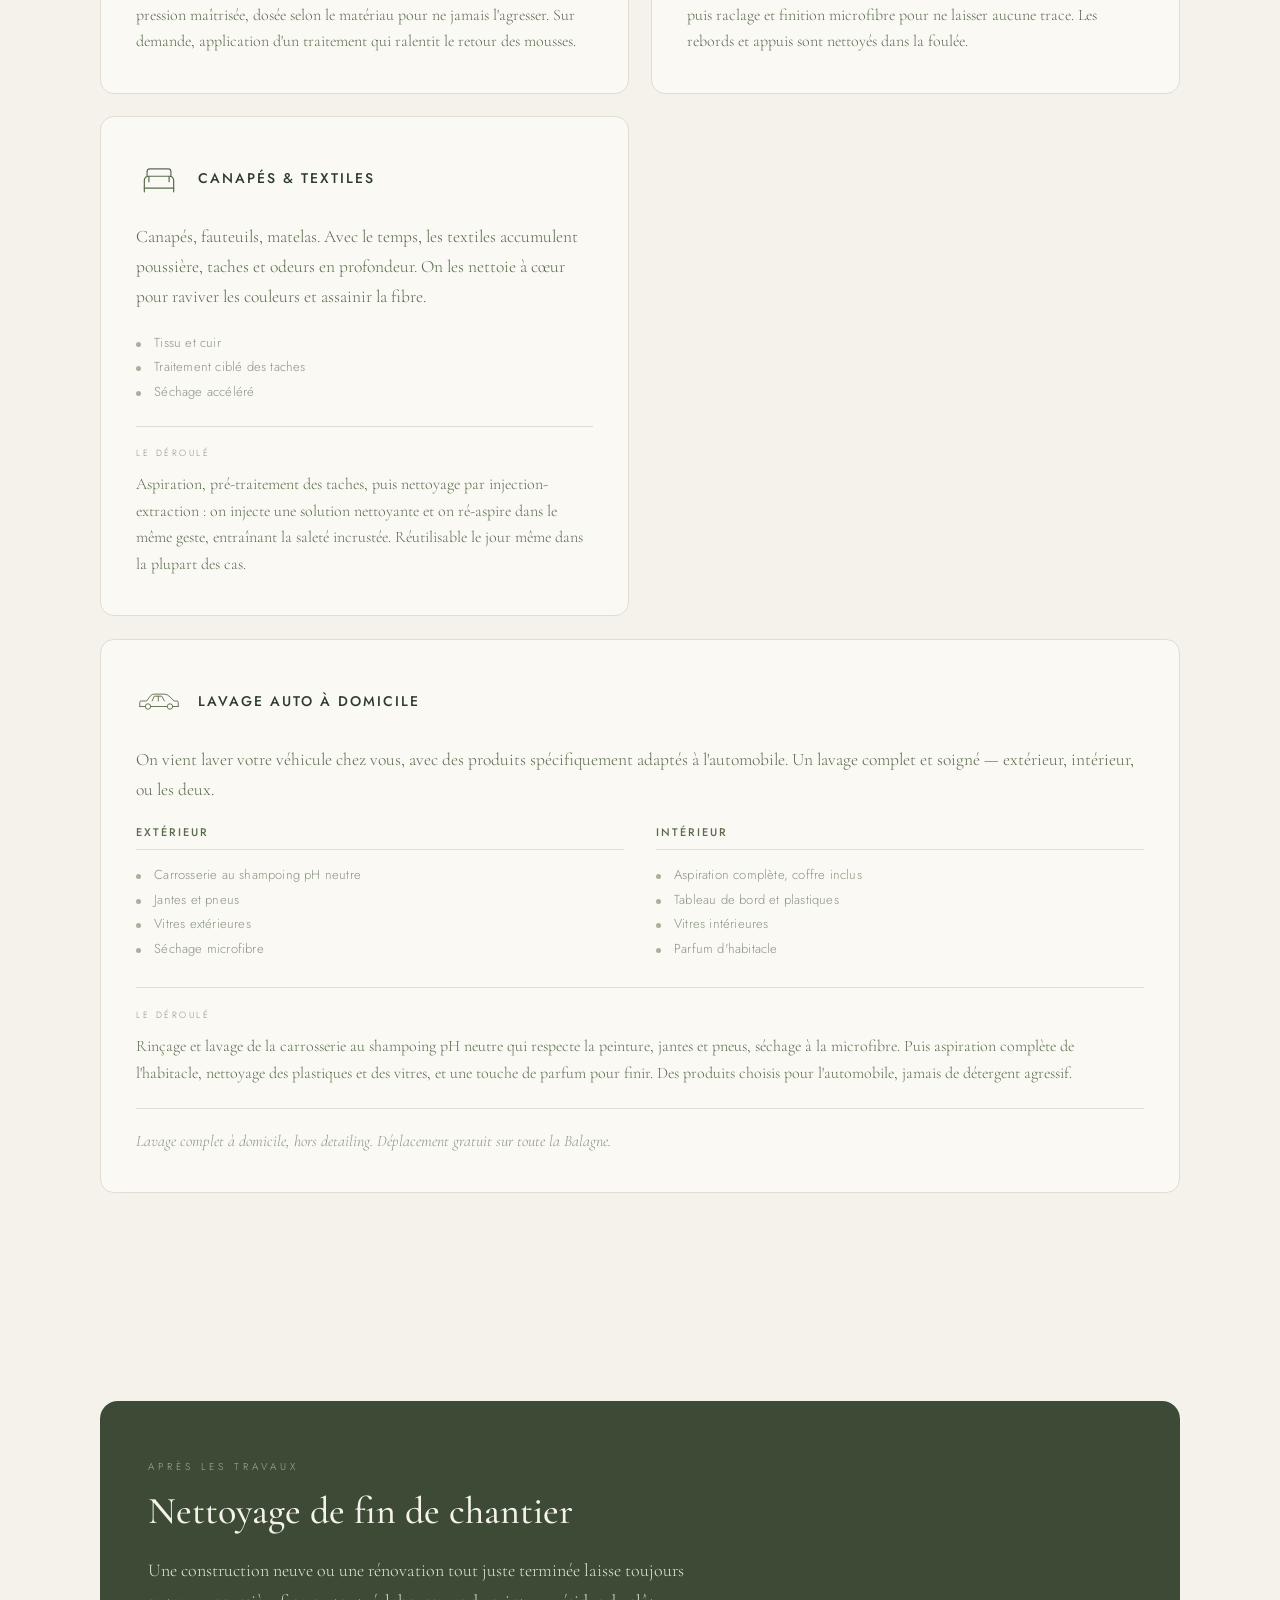
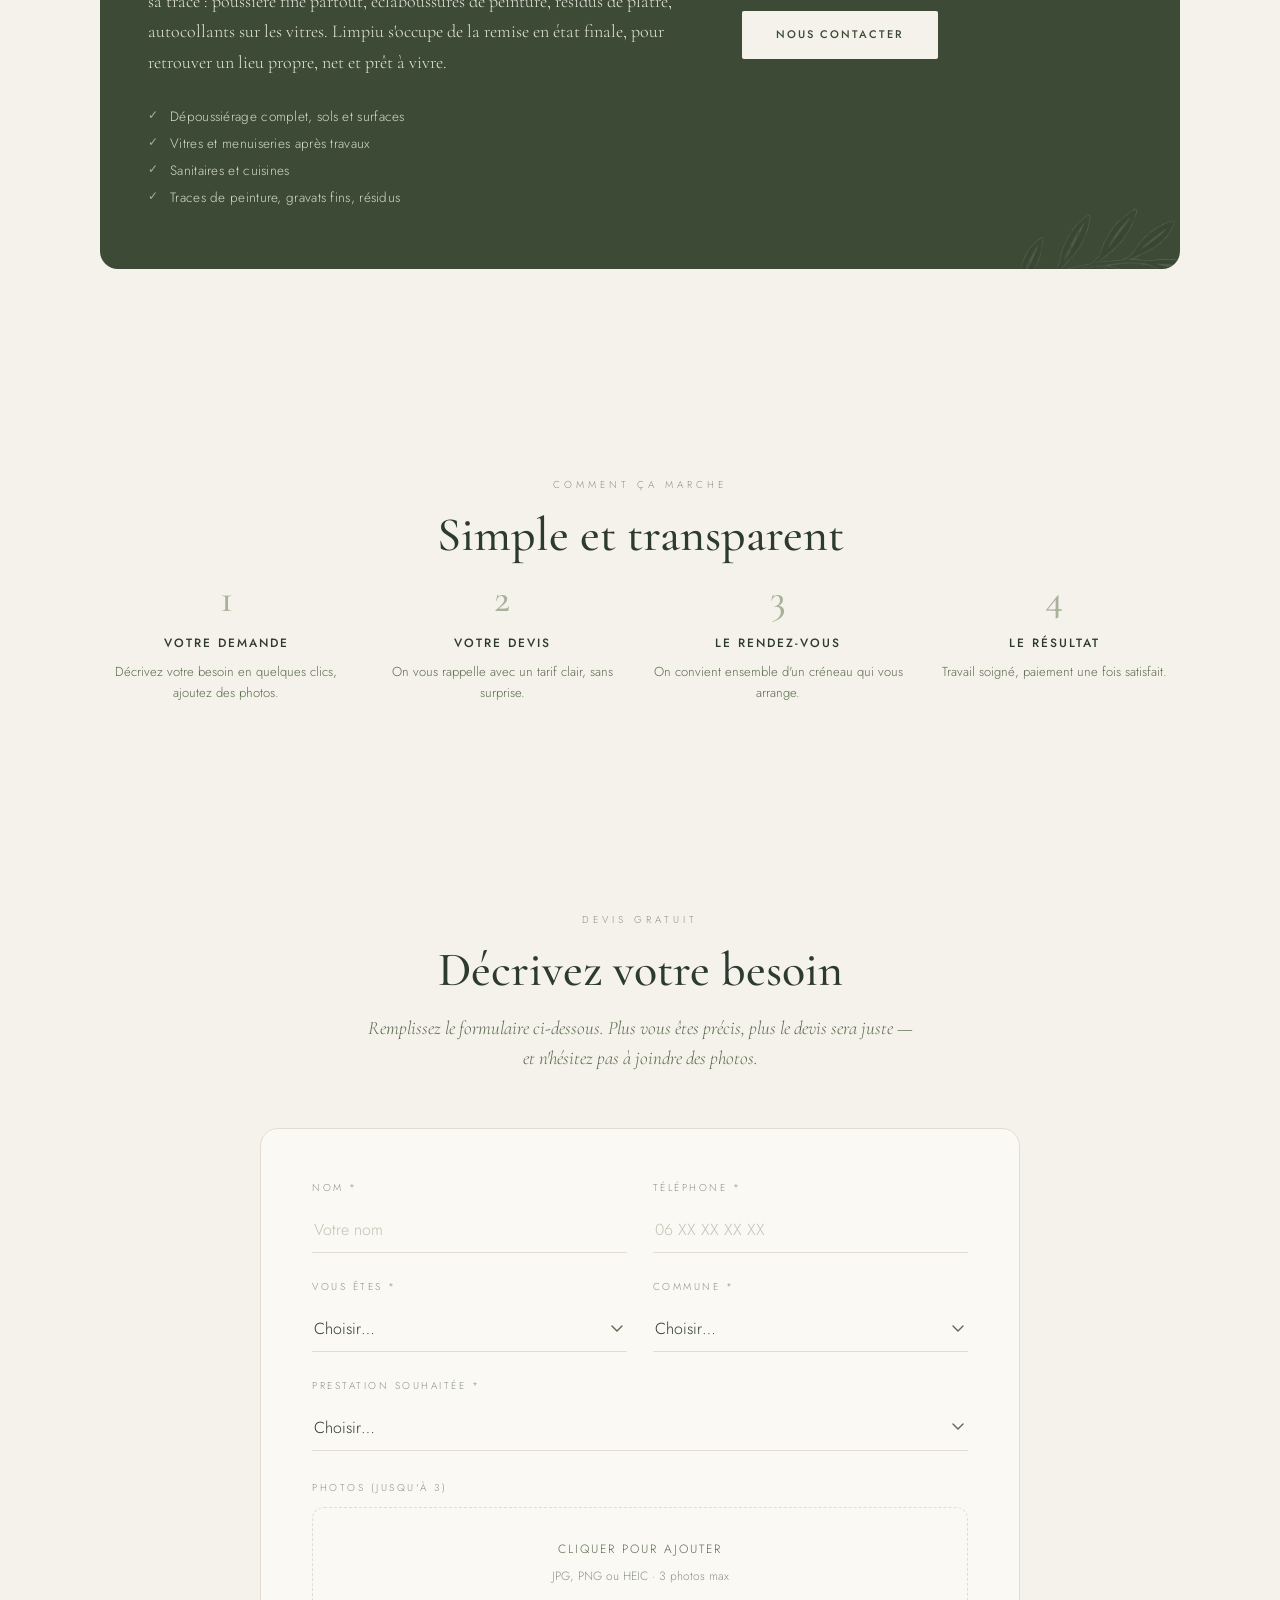
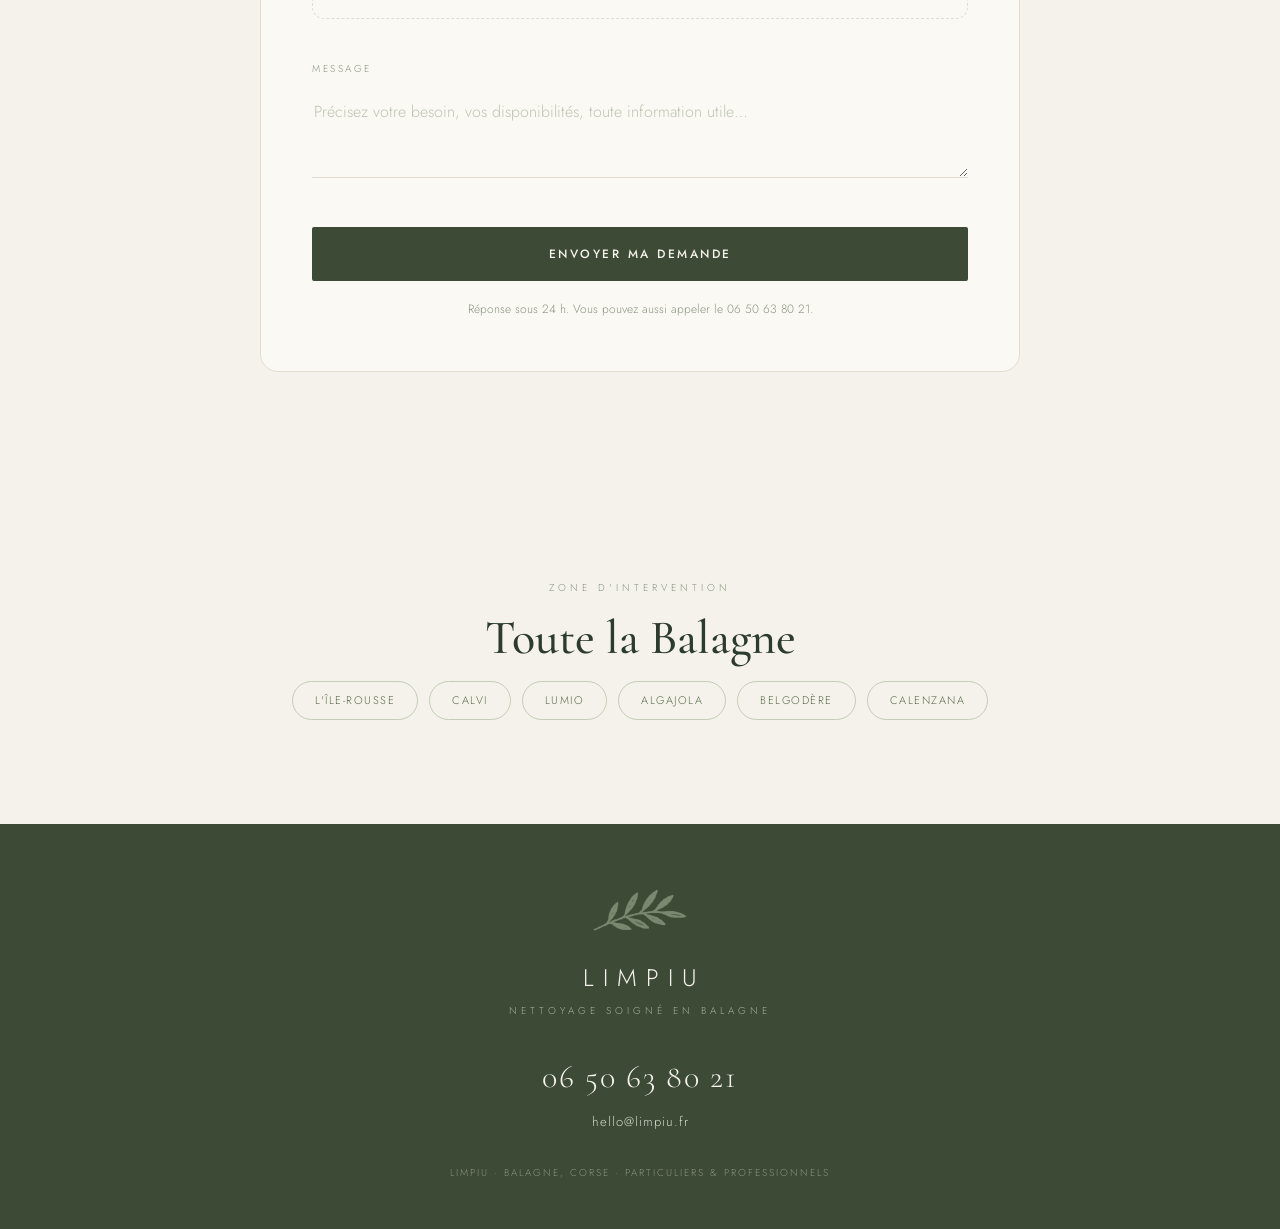
==== commit 008054df: "Update index.html" ====
--- a/index.html
+++ b/index.html
@@ -582,25 +582,36 @@
 </footer>
 
 <script>
-// Nav au scroll
+// ── CONFIG (à remplir) ────────────────────────────────────────────────────────
+var CL_CLOUD  = 'dspfazrxe';        // ton cloud Cloudinary (le même que la Nitonnerie)
+var CL_PRESET = 'limpiu';           // preset d'upload non signé — à créer dans Cloudinary
+
+var AT_TOKEN  = 'patnHCzOZQd2cjZa8.c4818d1eb7d4f6f4f2321e211d459959c9cdce3732e36e61e3daa09df6743eb8';
+var AT_BASE   = 'app6BTLS4lCF9PlyT';       // base Limpiu
+var AT_TABLE  = 'Demandes de devis';       // nom EXACT de la table
+var F_NOM     = 'Nom';                     // nom EXACT de ta colonne primaire (ex. 'Name' si pas renommée)
+
+var AT_HEADERS = {'Authorization':'Bearer '+AT_TOKEN,'Content-Type':'application/json'};
+
+// ── Nav au scroll ─────────────────────────────────────────────────────────────
 var nav=document.getElementById('nav');
 window.addEventListener('scroll',function(){
   if(window.scrollY>30)nav.classList.add('scrolled');else nav.classList.remove('scrolled');
 });
 
-// Reveal au scroll
+// ── Reveal au scroll ──────────────────────────────────────────────────────────
 var obs=new IntersectionObserver(function(entries){
   entries.forEach(function(e){if(e.isIntersecting){e.target.classList.add('in');obs.unobserve(e.target);}});
 },{threshold:.12});
 document.querySelectorAll('.reveal').forEach(function(el){obs.observe(el);});
 
-// Affiche le champ "village" si commune = Autre
+// ── Champ "village" si commune = Autre ────────────────────────────────────────
 function toggleAutreCommune(){
   var v=document.getElementById('commune').value;
   document.getElementById('autre-commune-field').style.display = (v==='Autre') ? 'block' : 'none';
 }
 
-// Champs conditionnels selon prestation
+// ── Champs conditionnels selon prestation ─────────────────────────────────────
 function showPrestaFields(){
   var val=document.getElementById('prestation').value;
   ['terrasse','vitres','canape','auto','chantier'].forEach(function(p){
@@ -609,7 +620,7 @@
   if(val)document.getElementById('f-'+val).classList.add('active');
 }
 
-// Liste des photos (max 3)
+// ── Liste des photos (max 3) ──────────────────────────────────────────────────
 function listPhotos(){
   var input=document.getElementById('photos');
   var list=document.getElementById('photo-list');
@@ -630,20 +641,108 @@
   }
 }
 
-// Envoi (intégration Airtable à venir)
-function submitDevis(){
-  var nom=document.getElementById('nom').value.trim();
-  var tel=document.getElementById('tel').value.trim();
+// ── Upload Cloudinary (renvoie l'URL sécurisée) ───────────────────────────────
+async function uploadToCloudinary(file){
+  var fd=new FormData();
+  fd.append('file',file);
+  fd.append('upload_preset',CL_PRESET);
+  var res=await fetch('https://api.cloudinary.com/v1_1/'+CL_CLOUD+'/image/upload',{method:'POST',body:fd});
+  if(!res.ok) throw new Error('Échec upload photo');
+  var data=await res.json();
+  return data.secure_url;
+}
+
+// ── Helpers ───────────────────────────────────────────────────────────────────
+function val(id){var el=document.getElementById(id);return el?el.value.trim():'';}
+function num(id){var v=val(id);return v===''?null:Number(v);}
+
+// ── Envoi vers Cloudinary + Airtable ──────────────────────────────────────────
+async function submitDevis(){
+  var nom=val('nom');
+  var tel=val('tel');
   var typeClient=document.getElementById('type-client').value;
   var commune=document.getElementById('commune').value;
-  var prestation=document.getElementById('prestation').value;
-  if(!nom||!tel||!typeClient||!commune||!prestation){
+  if(commune==='Autre'){
+    var autre=val('autre-commune');
+    if(autre) commune=autre;
+  }
+  var prestationVal=document.getElementById('prestation').value;
+  var prestationLabel=document.getElementById('prestation').selectedOptions[0].text;
+  var message=val('message');
+
+  if(!nom||!tel||!typeClient||!commune||!prestationVal){
     alert('Merci de renseigner au minimum votre nom, téléphone, profil, commune et la prestation souhaitée.');
     return;
   }
-  // Intégration Airtable à brancher ici (API, comme la Nitonnerie)
-  alert('Merci '+nom+' ! Votre demande est prête à être envoyée.\n\n(L\'envoi vers Airtable sera activé prochainement.)');
+
+  var btn=document.querySelector('.submit-btn');
+  var oldLabel=btn.textContent;
+  btn.disabled=true; btn.textContent='Envoi…';
+
+  try {
+    // 1. Upload des photos (max 3) vers Cloudinary
+    var photos=[];
+    var input=document.getElementById('photos');
+    var files=Array.prototype.slice.call(input.files,0,3);
+    for(var i=0;i<files.length;i++){
+      btn.textContent='Upload photo '+(i+1)+'/'+files.length+'…';
+      var url=await uploadToCloudinary(files[i]);
+      photos.push({url:url});
+    }
+
+    // 2. Champs communs
+    btn.textContent='Envoi…';
+    var fields={};
+    fields[F_NOM]='';                       // rempli juste après
+    fields[F_NOM]=nom;
+    fields['Téléphone']=tel;
+    fields['Type de client']=typeClient;
+    fields['Commune']=commune;
+    fields['Prestation']=prestationLabel;
+    fields['Statut']='Nouveau';
+    fields['Origine de la demande']='Site web';
+    fields['Date de demande']=new Date().toISOString().split('T')[0];
+    if(message) fields['Message']=message;
+    if(photos.length) fields['Photos']=photos;
+
+    // 3. Champs spécifiques selon la prestation
+    if(prestationVal==='terrasse'){
+      if(num('t-surface')!==null) fields['Surface en m² (Terrasse)']=num('t-surface');
+      if(val('t-sol'))            fields['Nature du sol (Terrasse)']=val('t-sol');
+    } else if(prestationVal==='vitres'){
+      if(val('v-dim'))            fields['Dimensions fenêtres (Vitres)']=val('v-dim');
+      if(num('v-vantaux')!==null) fields['Nombre de vantaux (Vitres)']=num('v-vantaux');
+      if(num('v-nb')!==null)      fields['Nombre de fenêtres (Vitres)']=num('v-nb');
+    } else if(prestationVal==='canape'){
+      if(val('c-matiere'))        fields['Matière (Canapé)']=val('c-matiere');
+      if(num('c-places')!==null)  fields['Nombre de places (Canapé)']=num('c-places');
+    } else if(prestationVal==='auto'){
+      if(val('a-type'))           fields['Type de véhicule (Auto)']=val('a-type');
+      if(val('a-etat'))           fields['État général (Auto)']=val('a-etat');
+      fields['Présence de poils d\'animaux (Auto)']=document.getElementById('a-poils').checked;
+    } else if(prestationVal==='chantier'){
+      if(num('ch-surface')!==null) fields['Description (Fin de chantier)']='Surface : '+num('ch-surface')+' m²';
+    }
+
+    // 4. Création de la fiche (typecast crée au besoin les options de sélection)
+    var res=await fetch('https://api.airtable.com/v0/'+AT_BASE+'/'+encodeURIComponent(AT_TABLE),{
+      method:'POST', headers:AT_HEADERS,
+      body:JSON.stringify({records:[{fields:fields}], typecast:true})
+    });
+    if(!res.ok){var e=await res.json();throw new Error(e.error&&e.error.message?e.error.message:'Erreur Airtable '+res.status);}
+
+    document.querySelector('.devis-wrap').innerHTML =
+      '<div style="text-align:center;padding:2rem 1rem">'+
+      '<div style="font-size:42px;color:var(--green2);margin-bottom:1rem">✓</div>'+
+      '<h3 style="font-family:\'Cormorant Garamond\',serif;font-size:26px;color:var(--ink);margin-bottom:.8rem">Demande reçue !</h3>'+
+      '<p style="color:var(--green2);line-height:1.7">Merci '+nom+'. On revient vers vous sous 24 h.<br>Pour un besoin urgent : <a href="tel:0650638021" style="color:var(--gold)">06 50 63 80 21</a>.</p>'+
+      '</div>';
+  } catch(err){
+    btn.disabled=false; btn.textContent=oldLabel;
+    alert('Erreur lors de l\'envoi : '+err.message);
+  }
 }
+
 </script>
 </body>
 </html>
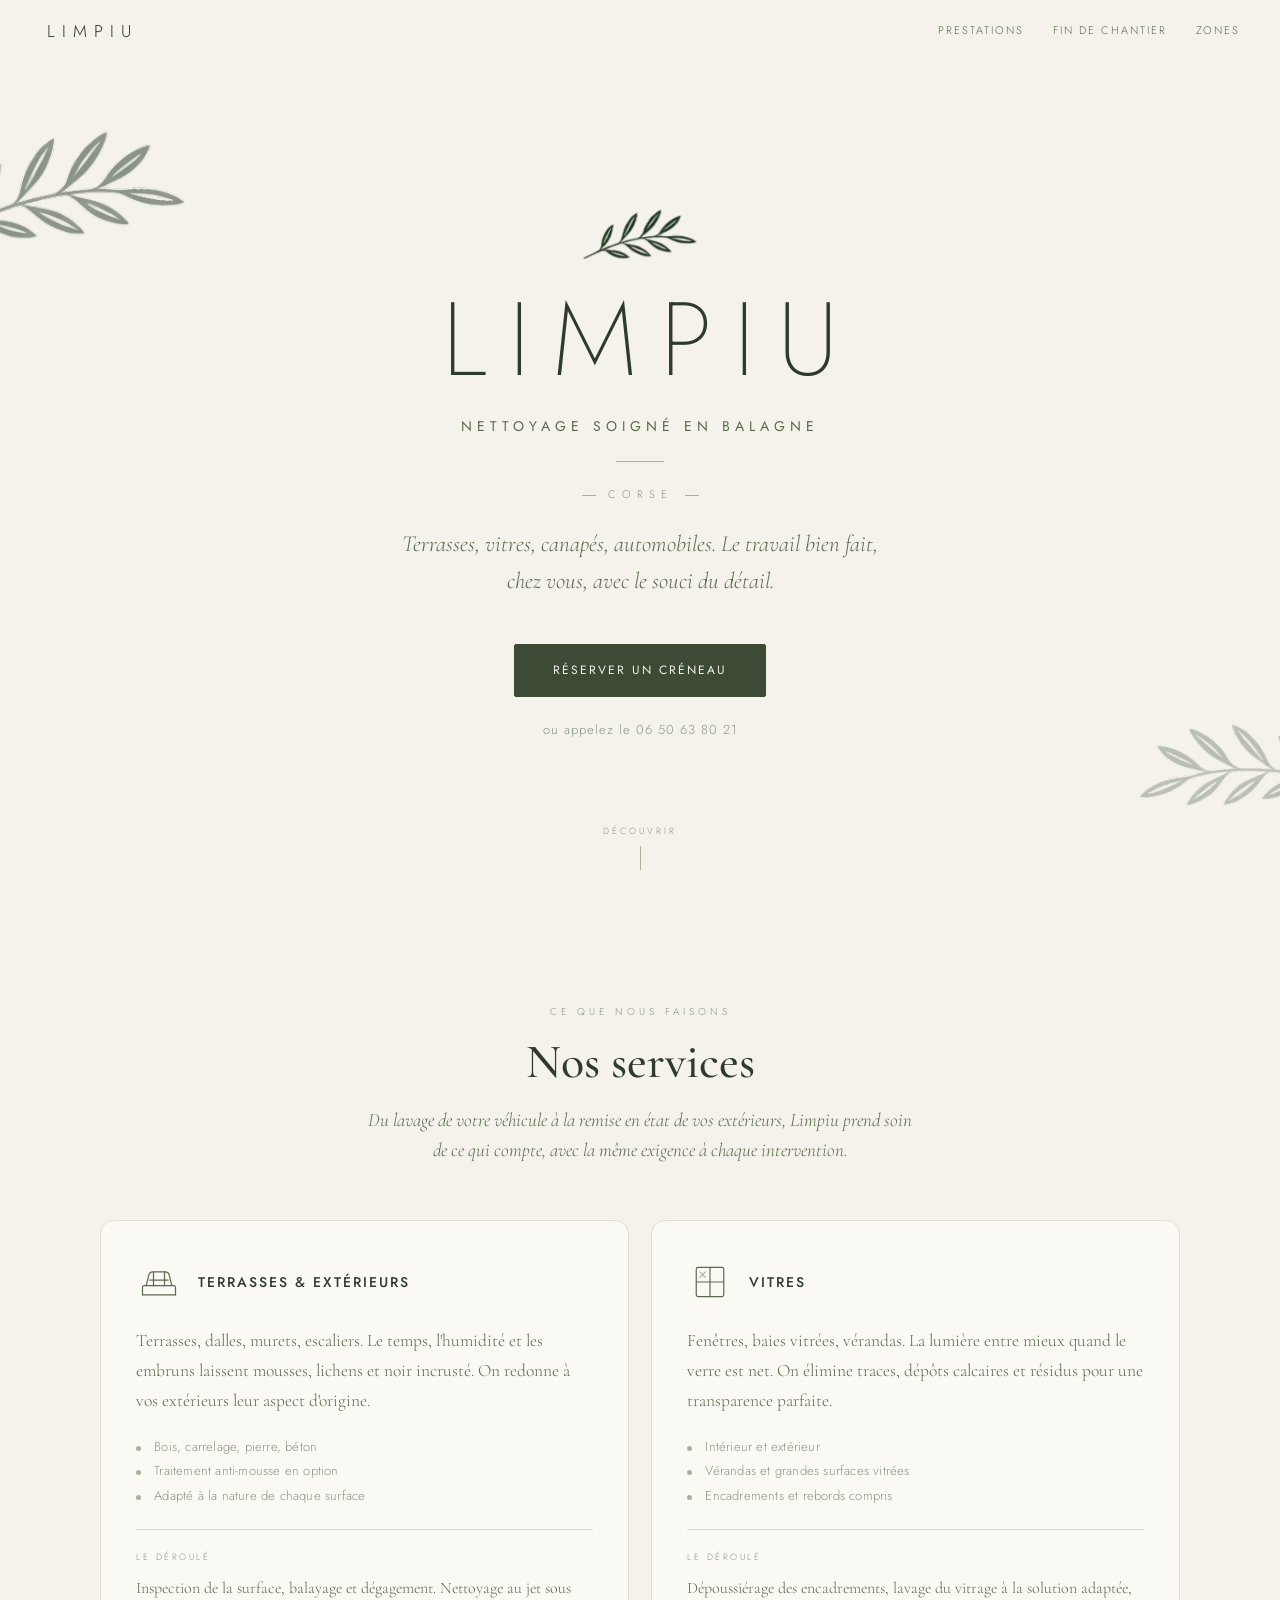
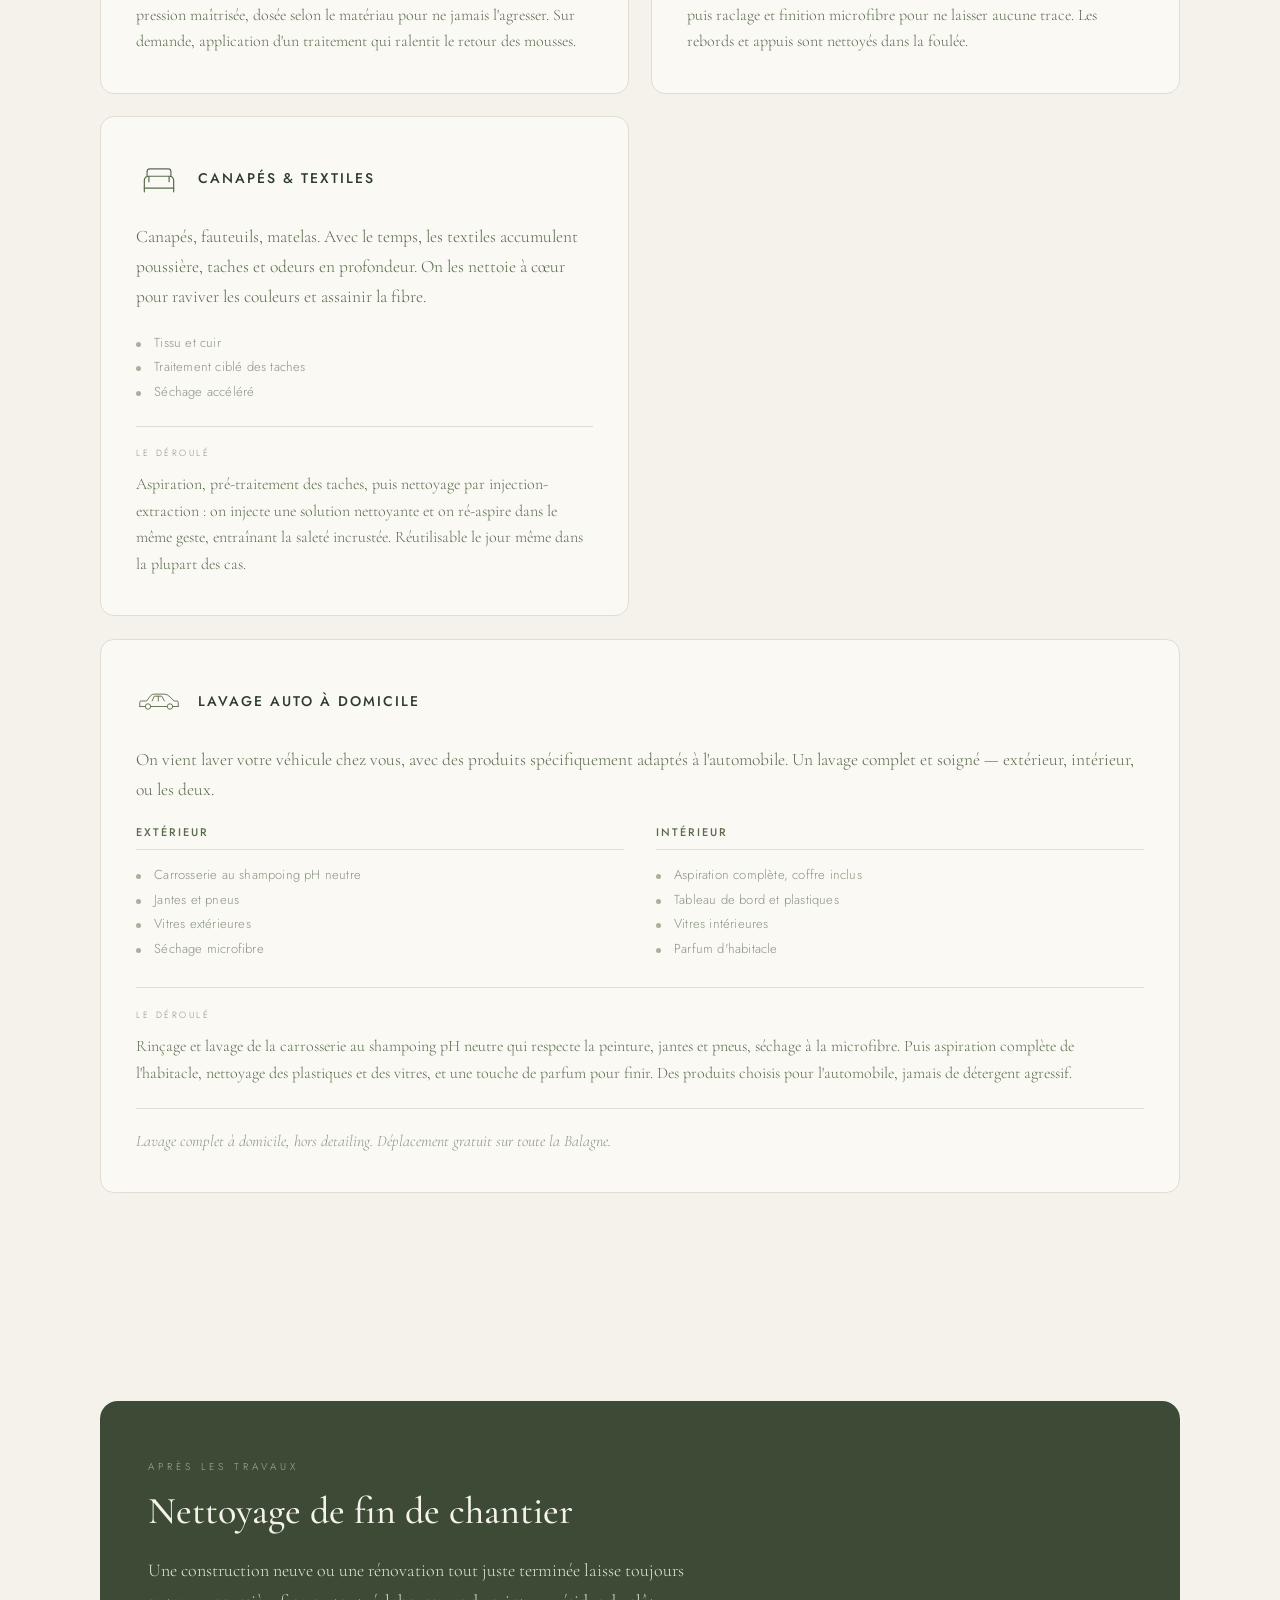
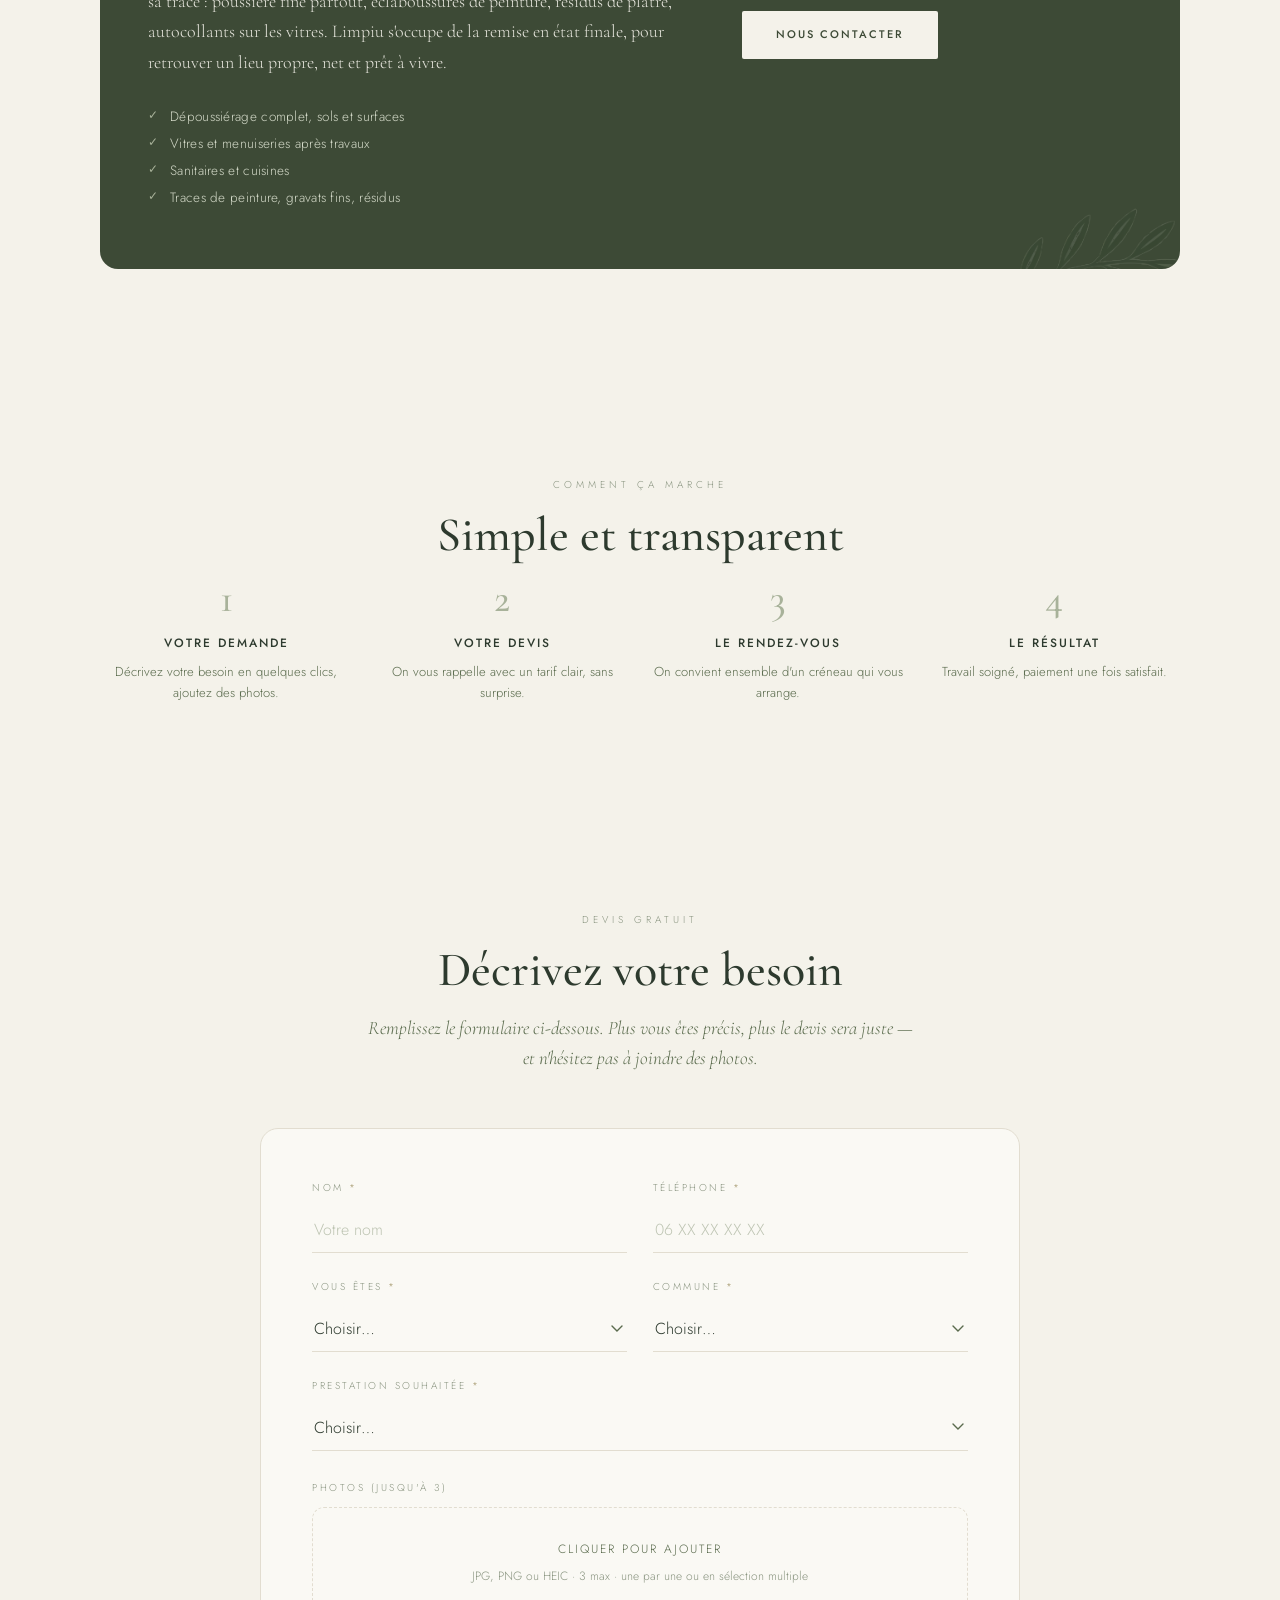
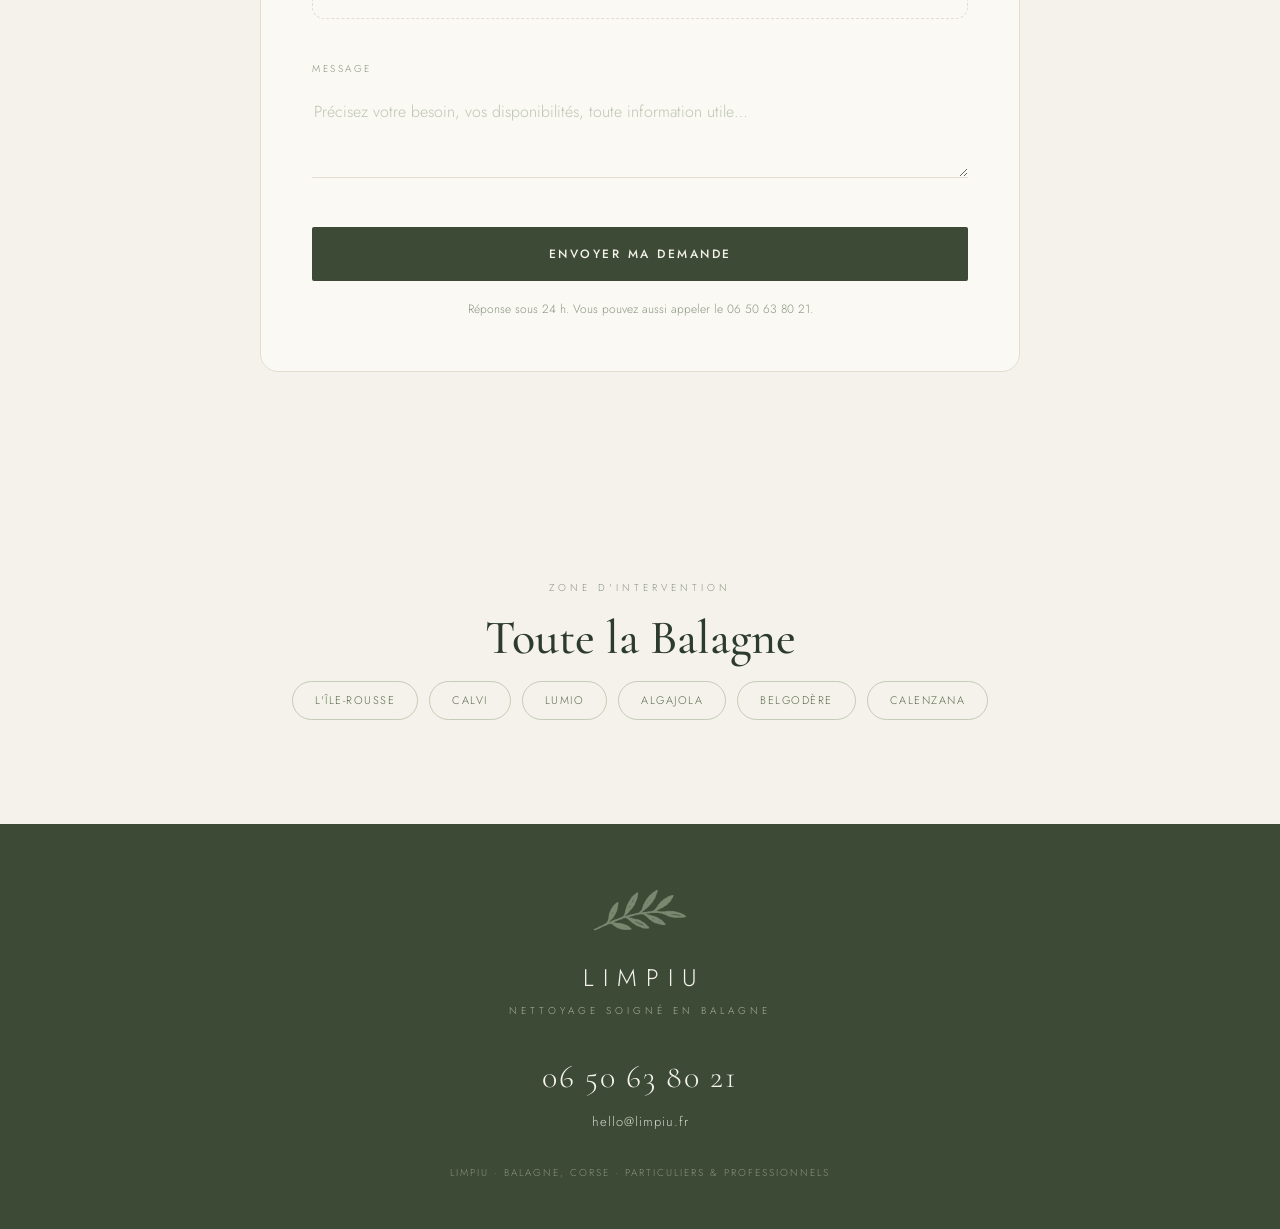
==== commit 03c5e4dc: "Update index.html" ====
--- a/index.html
+++ b/index.html
@@ -440,7 +440,7 @@
         <div class="field-row">
           <div class="field">
             <label class="field-label" for="t-surface">Surface approximative (m²)</label>
-            <input type="number" id="t-surface" placeholder="ex. 30">
+            <input type="number" id="t-surface" min="1" placeholder="ex. 30">
           </div>
           <div class="field">
             <label class="field-label" for="t-sol">Nature du sol</label>
@@ -466,19 +466,29 @@
           </div>
           <div class="field">
             <label class="field-label" for="v-vantaux">Nombre de vantaux</label>
-            <input type="number" id="v-vantaux" placeholder="ex. 2">
+            <input type="number" id="v-vantaux" min="1" placeholder="ex. 2">
           </div>
           <div class="field">
             <label class="field-label" for="v-nb">Nombre de fenêtres</label>
-            <input type="number" id="v-nb" placeholder="ex. 6">
-          </div>
-        </div>
-      </div>
-
-      <!-- CANAPE -->
+            <input type="number" id="v-nb" min="1" placeholder="ex. 6">
+          </div>
+        </div>
+      </div>
+
+      <!-- CANAPE / TEXTILES -->
       <div class="presta-fields" id="f-canape">
-        <p class="presta-fields-title">À propos de votre canapé</p>
-        <div class="field-row">
+        <p class="presta-fields-title">À propos de votre textile</p>
+        <div class="field">
+          <label class="field-label" for="c-type">Type</label>
+          <select id="c-type" onchange="showTextileFields()">
+            <option value="">Choisir…</option>
+            <option>Canapé</option>
+            <option>Fauteuil</option>
+            <option>Moquette</option>
+            <option>Tapis</option>
+          </select>
+        </div>
+        <div class="field-row" id="c-fields-assise" style="display:none">
           <div class="field">
             <label class="field-label" for="c-matiere">Matière</label>
             <select id="c-matiere">
@@ -489,8 +499,12 @@
           </div>
           <div class="field">
             <label class="field-label" for="c-places">Nombre de places</label>
-            <input type="number" id="c-places" placeholder="ex. 3">
-          </div>
+            <input type="number" id="c-places" min="1" placeholder="ex. 3">
+          </div>
+        </div>
+        <div class="field" id="c-fields-sol" style="display:none">
+          <label class="field-label" for="c-dim">Surface / dimensions</label>
+          <input type="text" id="c-dim" placeholder="ex. 12 m² ou 4 × 3 m">
         </div>
       </div>
 
@@ -529,7 +543,7 @@
         <p class="presta-fields-title">À propos de votre chantier</p>
         <div class="field">
           <label class="field-label" for="ch-surface">Surface approximative (m²)</label>
-          <input type="number" id="ch-surface" placeholder="ex. 90">
+          <input type="number" id="ch-surface" min="1" placeholder="ex. 90">
         </div>
         <p style="font-size:13px;color:var(--sage2);line-height:1.6">Précisez le type de bien et l'état dans le message ci-dessous — on établit un devis sur mesure.</p>
       </div>
@@ -538,9 +552,9 @@
         <label class="field-label">Photos (jusqu'à 3)</label>
         <div class="upload-zone" onclick="document.getElementById('photos').click()">
           <div class="upload-zone-main">Cliquer pour ajouter</div>
-          <div class="upload-zone-sub">JPG, PNG ou HEIC · 3 photos max</div>
-        </div>
-        <input type="file" id="photos" accept="image/*" multiple style="display:none" onchange="listPhotos()">
+          <div class="upload-zone-sub">JPG, PNG ou HEIC · 3 max · une par une ou en sélection multiple</div>
+        </div>
+        <input type="file" id="photos" accept="image/*" multiple style="display:none" onchange="addPhotos(this)">
         <div class="upload-list" id="photo-list"></div>
       </div>
 
@@ -620,25 +634,39 @@
   if(val)document.getElementById('f-'+val).classList.add('active');
 }
 
-// ── Liste des photos (max 3) ──────────────────────────────────────────────────
-function listPhotos(){
-  var input=document.getElementById('photos');
+// ── Sous-champs textile selon le type ─────────────────────────────────────────
+function showTextileFields(){
+  var t=document.getElementById('c-type').value;
+  document.getElementById('c-fields-assise').style.display=(t==='Canapé'||t==='Fauteuil')?'':'none';
+  document.getElementById('c-fields-sol').style.display=(t==='Moquette'||t==='Tapis')?'':'none';
+}
+
+// ── Photos (accumulées, max 3) ────────────────────────────────────────────────
+var photoFiles=[];
+function addPhotos(input){
+  var added=Array.prototype.slice.call(input.files);
+  for(var i=0;i<added.length;i++){
+    if(photoFiles.length>=3){alert('3 photos maximum.');break;}
+    photoFiles.push(added[i]);
+  }
+  input.value='';   // réinitialise pour pouvoir en rajouter
+  renderPhotos();
+}
+function removePhoto(i){ photoFiles.splice(i,1); renderPhotos(); }
+function renderPhotos(){
   var list=document.getElementById('photo-list');
   list.innerHTML='';
-  var files=Array.prototype.slice.call(input.files,0,3);
-  files.forEach(function(f){
+  photoFiles.forEach(function(f,i){
     var div=document.createElement('div');
     div.className='upload-item';
-    div.textContent='— '+f.name;
+    div.textContent='— '+f.name+'  ';
+    var x=document.createElement('span');
+    x.textContent='✕';
+    x.style.cssText='cursor:pointer;color:#9a8c5c;margin-left:6px;font-weight:600';
+    x.onclick=function(){removePhoto(i);};
+    div.appendChild(x);
     list.appendChild(div);
   });
-  if(input.files.length>3){
-    var warn=document.createElement('div');
-    warn.className='upload-item';
-    warn.style.color='#9a8c5c';
-    warn.textContent='(seules les 3 premières photos seront envoyées)';
-    list.appendChild(warn);
-  }
 }
 
 // ── Upload Cloudinary (renvoie l'URL sécurisée) ───────────────────────────────
@@ -682,8 +710,7 @@
   try {
     // 1. Upload des photos (max 3) vers Cloudinary
     var photos=[];
-    var input=document.getElementById('photos');
-    var files=Array.prototype.slice.call(input.files,0,3);
+    var files=photoFiles.slice(0,3);
     for(var i=0;i<files.length;i++){
       btn.textContent='Upload photo '+(i+1)+'/'+files.length+'…';
       var url=await uploadToCloudinary(files[i]);
@@ -714,8 +741,10 @@
       if(num('v-vantaux')!==null) fields['Nombre de vantaux (Vitres)']=num('v-vantaux');
       if(num('v-nb')!==null)      fields['Nombre de fenêtres (Vitres)']=num('v-nb');
     } else if(prestationVal==='canape'){
+      if(val('c-type'))           fields['Type de textile']=val('c-type');
       if(val('c-matiere'))        fields['Matière (Canapé)']=val('c-matiere');
       if(num('c-places')!==null)  fields['Nombre de places (Canapé)']=num('c-places');
+      if(val('c-dim'))            fields['Dimensions (textile)']=val('c-dim');
     } else if(prestationVal==='auto'){
       if(val('a-type'))           fields['Type de véhicule (Auto)']=val('a-type');
       if(val('a-etat'))           fields['État général (Auto)']=val('a-etat');
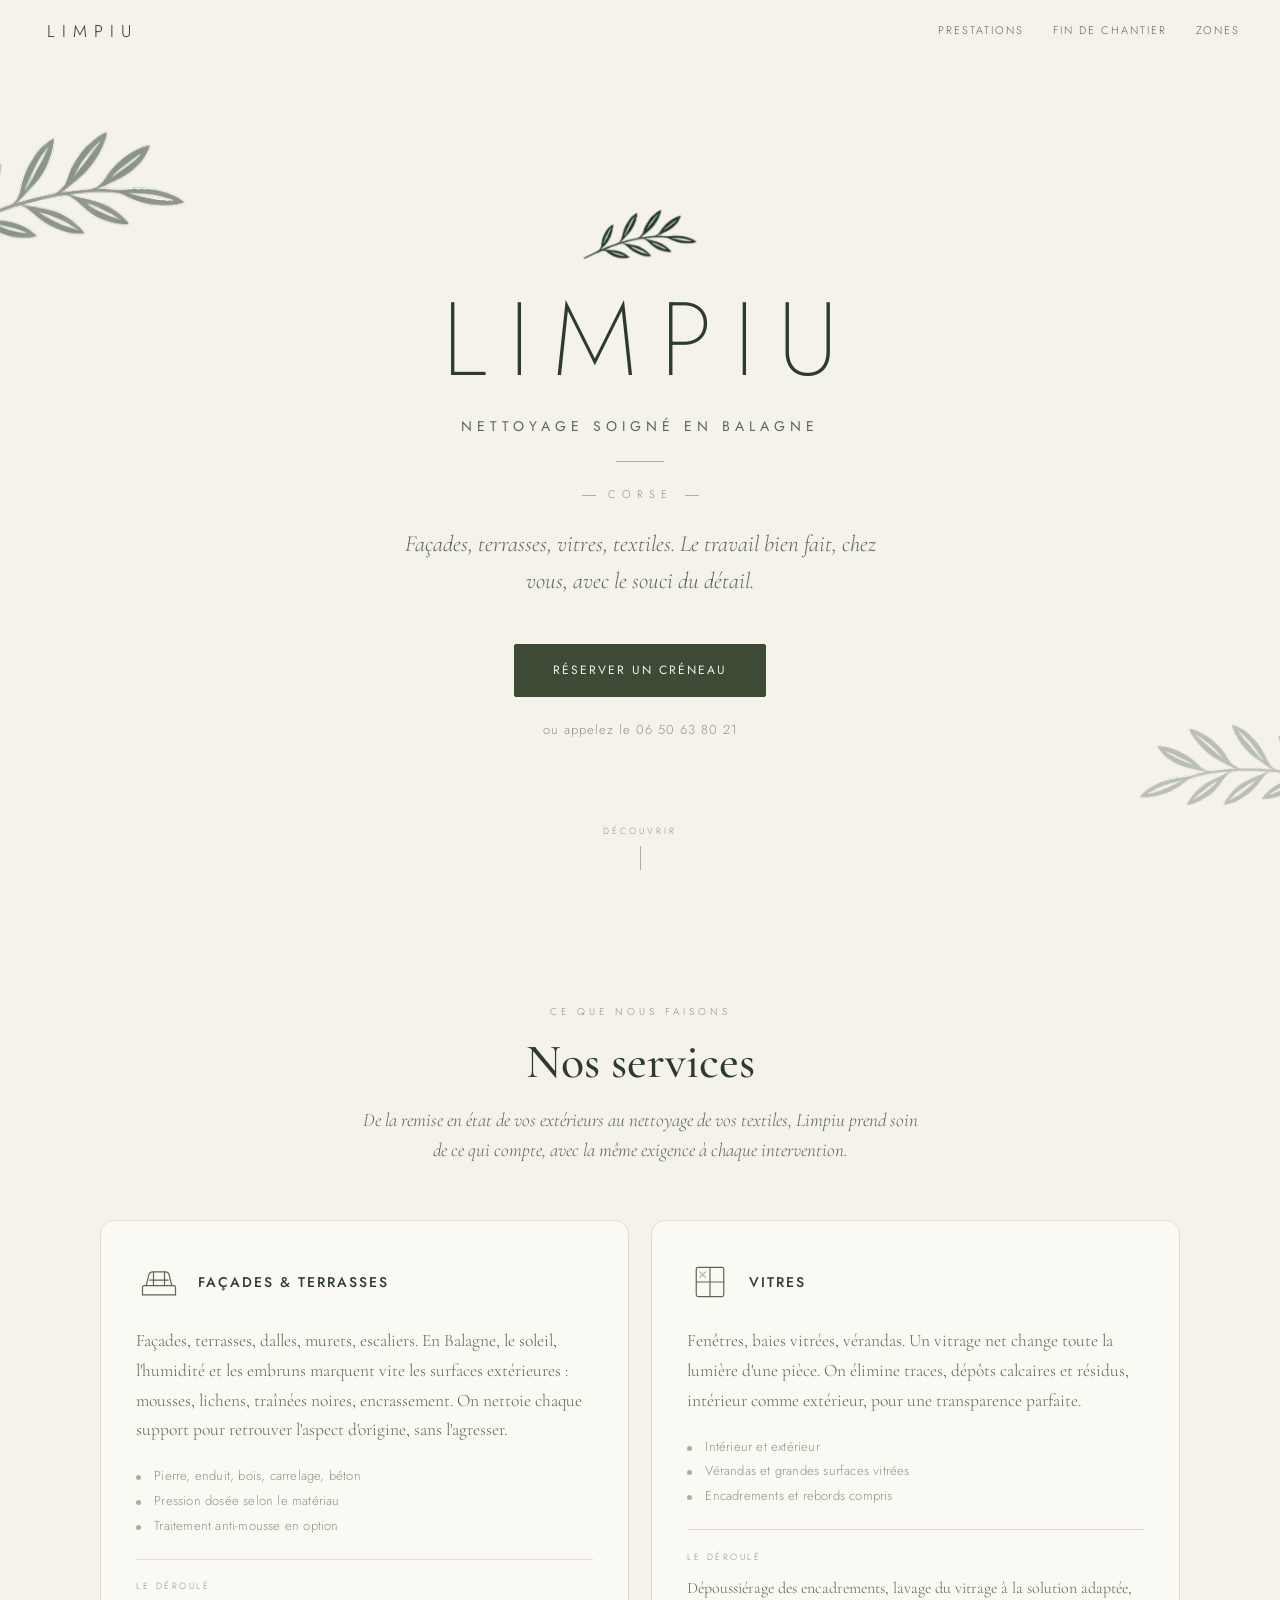
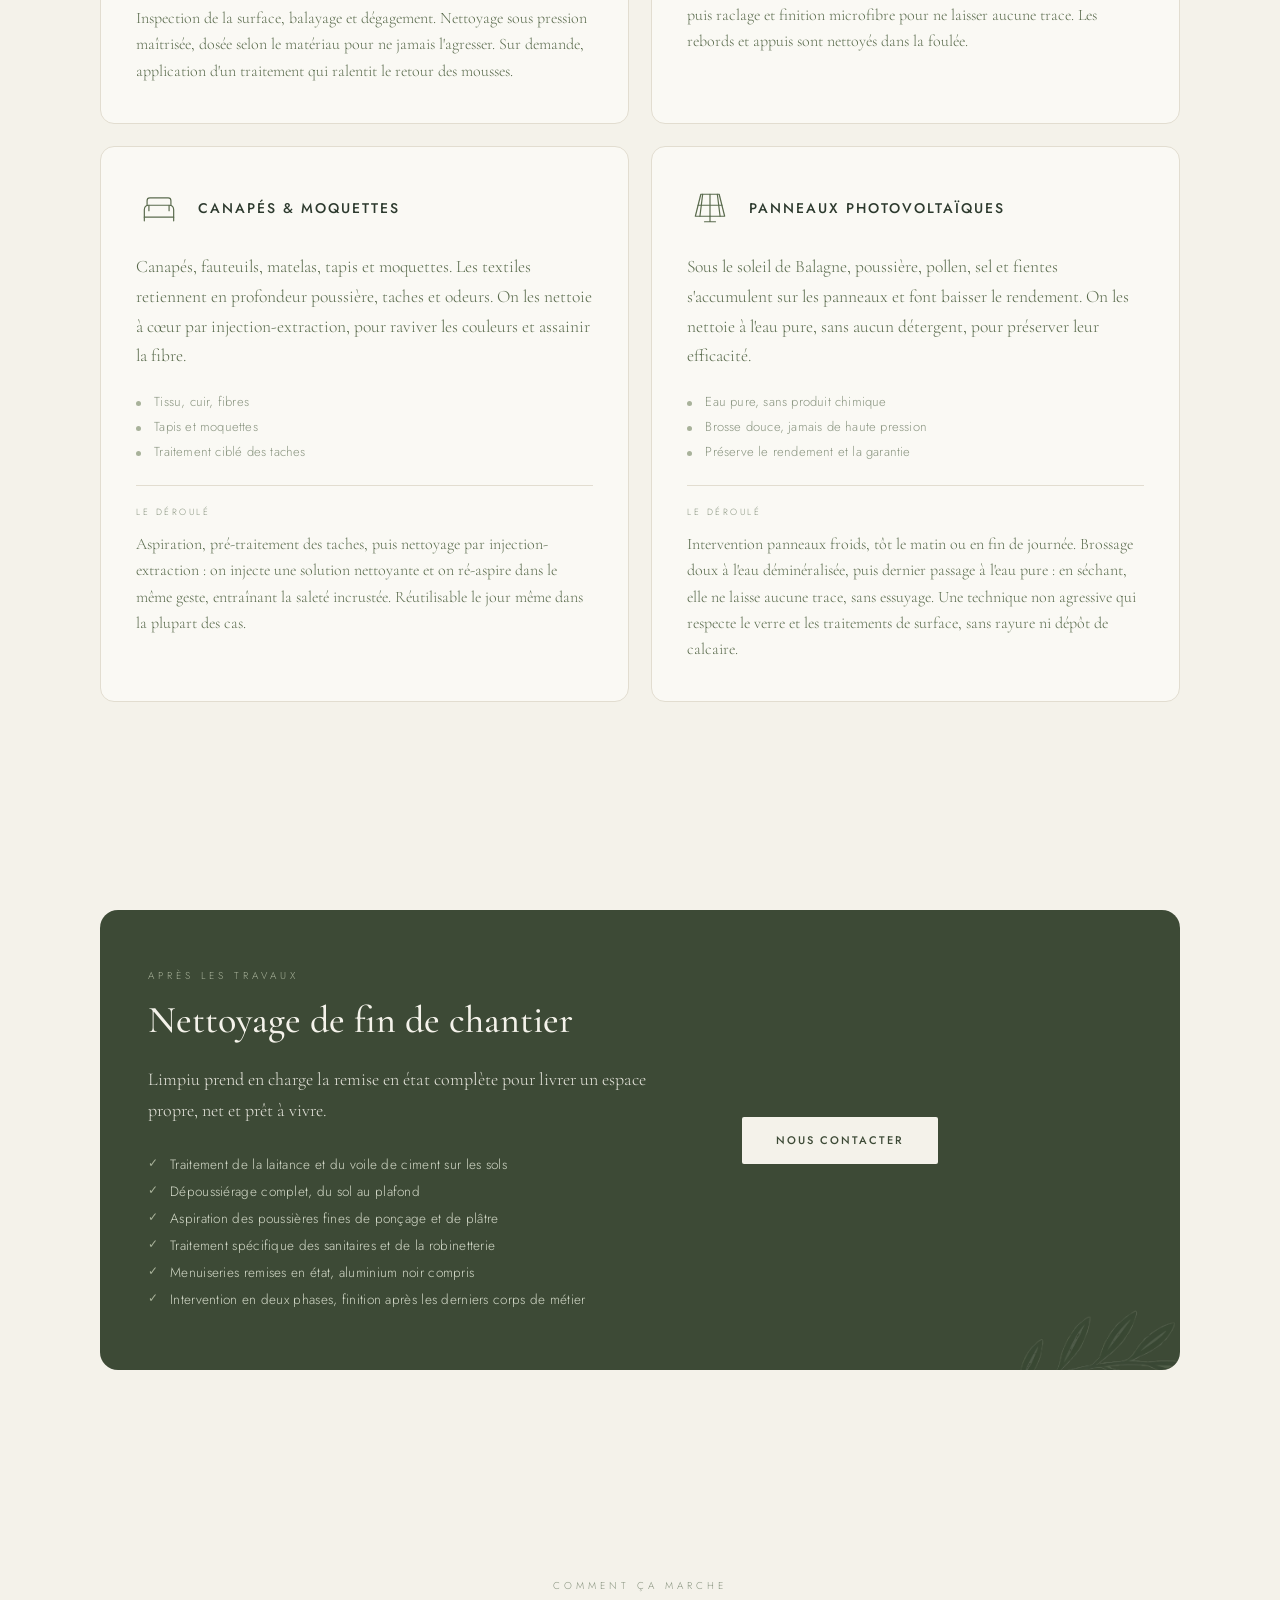
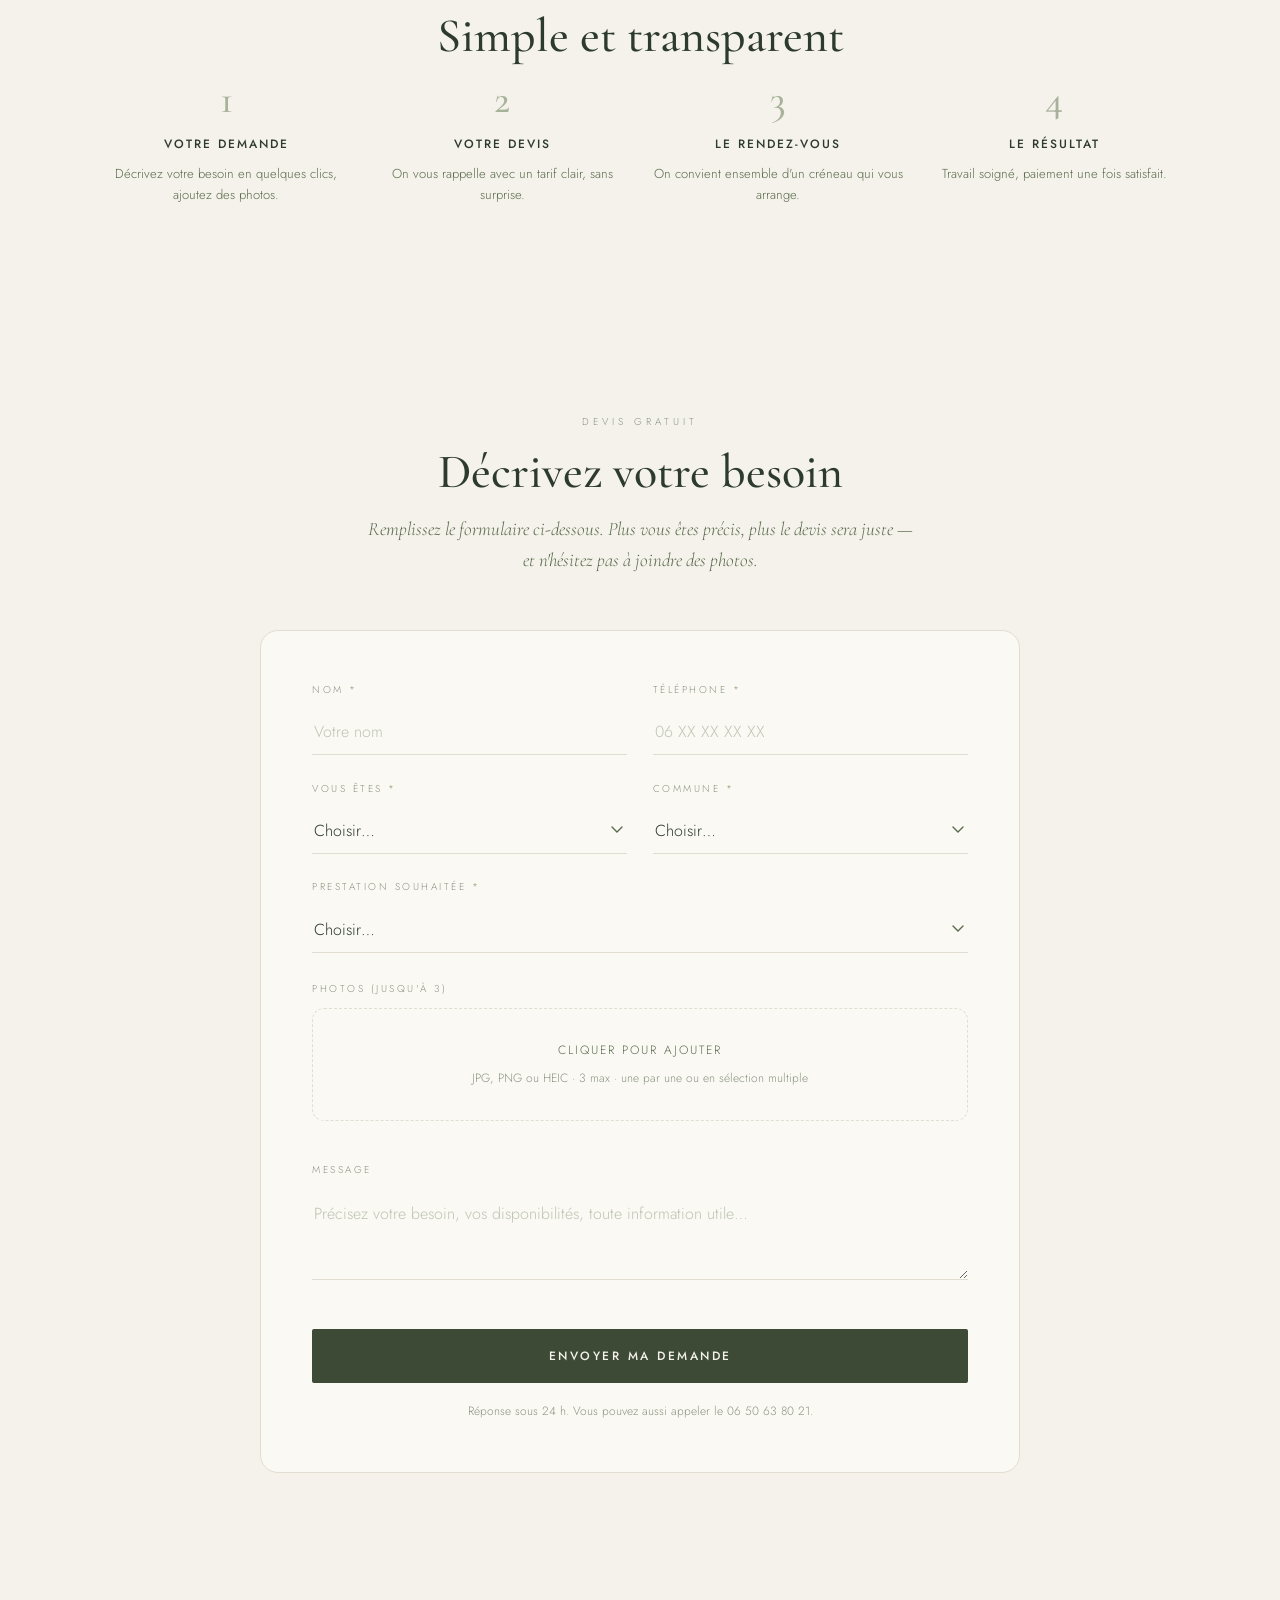
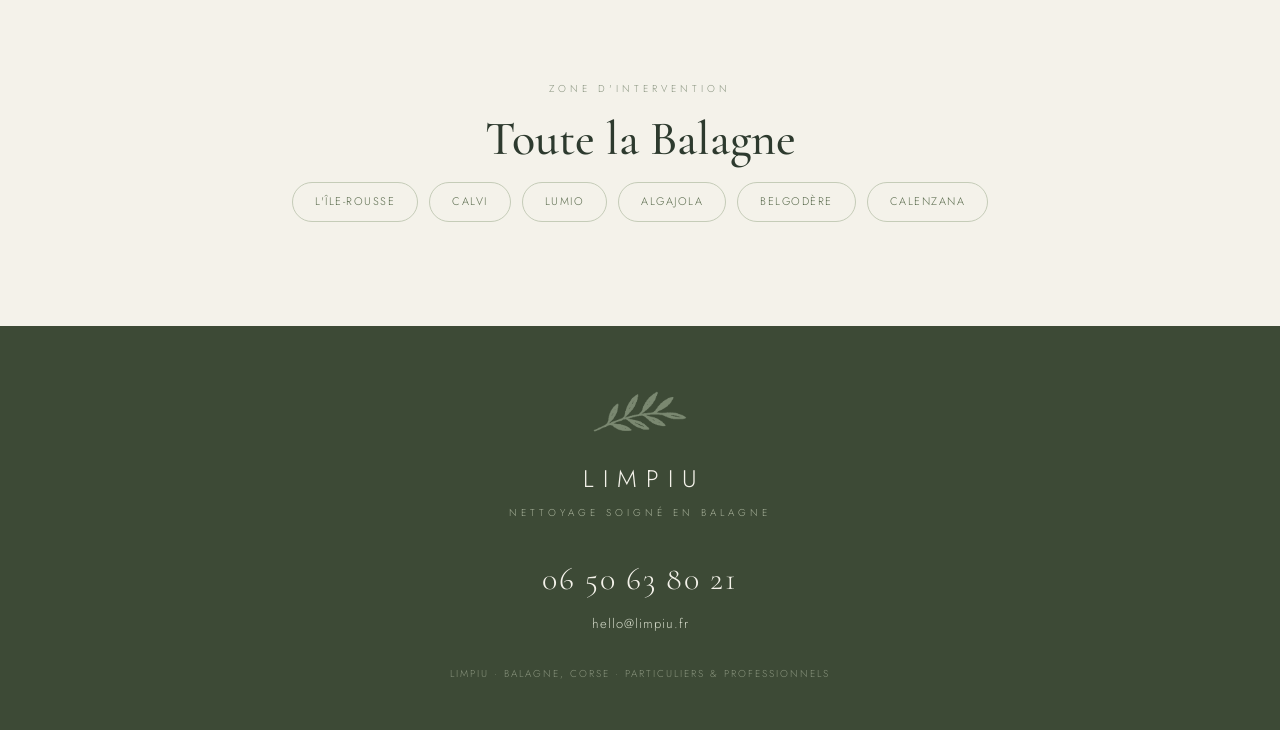
==== commit 7b4f870f: "Update index.html" ====
--- a/index.html
+++ b/index.html
@@ -3,7 +3,7 @@
 <head>
 <meta charset="UTF-8">
 <meta name="viewport" content="width=device-width, initial-scale=1.0">
-<meta name="description" content="Limpiu — Nettoyage soigné en Balagne. Terrasses, vitres, canapés, automobiles et fin de chantier. À domicile, sur toute la Balagne. Demandez votre devis.">
+<meta name="description" content="Limpiu — Nettoyage soigné en Balagne. Façades, terrasses, vitres, canapés et moquettes, fin de chantier. À domicile, sur toute la Balagne. Demandez votre devis.">
 <title>Limpiu — Nettoyage soigné en Balagne</title>
 <link rel="icon" type="image/png" href="olive-branch.png">
 <link rel="apple-touch-icon" href="olive-branch.png">
@@ -86,7 +86,7 @@
 .presta-points{list-style:none}
 .presta-points li{font-size:13px;color:var(--sage2);line-height:1.9;padding-left:18px;position:relative;letter-spacing:.2px}
 .presta-points li::before{content:'';position:absolute;left:0;top:11px;width:5px;height:5px;border-radius:50%;background:var(--sage)}
-@media(max-width:720px){.presta-grid{grid-template-columns:1fr}}
+@media(max-width:560px){.presta-grid{grid-template-columns:1fr}}
 .presta-wide{grid-column:1 / -1}
 .auto-cols{display:grid;grid-template-columns:1fr 1fr;gap:2rem;margin-top:.5rem}
 .auto-col-title{font-size:11px;letter-spacing:2px;text-transform:uppercase;color:var(--green2);font-weight:500;margin-bottom:.8rem;padding-bottom:.5rem;border-bottom:1px solid var(--line)}
@@ -208,7 +208,7 @@
     <p class="hero-tagline">Nettoyage soigné en Balagne</p>
     <div class="hero-divider"></div>
     <div class="hero-place">Corse</div>
-    <p class="hero-intro">Terrasses, vitres, canapés, automobiles. Le travail bien fait, chez vous, avec le souci du détail.</p>
+    <p class="hero-intro">Façades, terrasses, vitres, textiles. Le travail bien fait, chez vous, avec le souci du détail.</p>
     <div class="hero-cta">
       <a href="#devis" class="btn btn-fill">Réserver un créneau</a>
     </div>
@@ -222,7 +222,7 @@
   <div class="container reveal">
     <p class="label">Ce que nous faisons</p>
     <h2 class="title">Nos services</h2>
-    <p class="subtitle">Du lavage de votre véhicule à la remise en état de vos extérieurs, Limpiu prend soin de ce qui compte, avec la même exigence à chaque intervention.</p>
+    <p class="subtitle">De la remise en état de vos extérieurs au nettoyage de vos textiles, Limpiu prend soin de ce qui compte, avec la même exigence à chaque intervention.</p>
     <div class="presta-grid">
 
       <div class="presta">
@@ -230,17 +230,17 @@
           <div class="presta-ico">
             <svg viewBox="0 0 48 48"><path d="M6 38 L6 30 Q6 28 8 28 L40 28 Q42 28 42 30 L42 38"/><path d="M6 38 L42 38"/><path d="M10 28 L13 16 Q14 13 17 13 L31 13 Q34 13 35 16 L38 28"/><path d="M14 22 L34 22"/><path d="M18 13 L18 28 M30 13 L30 28"/></svg>
           </div>
-          <div class="presta-name">Terrasses & extérieurs</div>
-        </div>
-        <p class="presta-desc">Terrasses, dalles, murets, escaliers. Le temps, l'humidité et les embruns laissent mousses, lichens et noir incrusté. On redonne à vos extérieurs leur aspect d'origine.</p>
+          <div class="presta-name">Façades & terrasses</div>
+        </div>
+        <p class="presta-desc">Façades, terrasses, dalles, murets, escaliers. En Balagne, le soleil, l'humidité et les embruns marquent vite les surfaces extérieures : mousses, lichens, traînées noires, encrassement. On nettoie chaque support pour retrouver l'aspect d'origine, sans l'agresser.</p>
         <ul class="presta-points">
-          <li>Bois, carrelage, pierre, béton</li>
+          <li>Pierre, enduit, bois, carrelage, béton</li>
+          <li>Pression dosée selon le matériau</li>
           <li>Traitement anti-mousse en option</li>
-          <li>Adapté à la nature de chaque surface</li>
         </ul>
         <div class="presta-method">
           <div class="presta-method-label">Le déroulé</div>
-          <p>Inspection de la surface, balayage et dégagement. Nettoyage au jet sous pression maîtrisée, dosée selon le matériau pour ne jamais l'agresser. Sur demande, application d'un traitement qui ralentit le retour des mousses.</p>
+          <p>Inspection de la surface, balayage et dégagement. Nettoyage sous pression maîtrisée, dosée selon le matériau pour ne jamais l'agresser. Sur demande, application d'un traitement qui ralentit le retour des mousses.</p>
         </div>
       </div>
 
@@ -251,7 +251,7 @@
           </div>
           <div class="presta-name">Vitres</div>
         </div>
-        <p class="presta-desc">Fenêtres, baies vitrées, vérandas. La lumière entre mieux quand le verre est net. On élimine traces, dépôts calcaires et résidus pour une transparence parfaite.</p>
+        <p class="presta-desc">Fenêtres, baies vitrées, vérandas. Un vitrage net change toute la lumière d'une pièce. On élimine traces, dépôts calcaires et résidus, intérieur comme extérieur, pour une transparence parfaite.</p>
         <ul class="presta-points">
           <li>Intérieur et extérieur</li>
           <li>Vérandas et grandes surfaces vitrées</li>
@@ -268,13 +268,13 @@
           <div class="presta-ico">
             <svg viewBox="0 0 48 48"><path d="M8 26 Q8 21 13 21 L35 21 Q40 21 40 26 L40 34 L8 34 Z"/><path d="M11 21 L11 16 Q11 13 14 13 L34 13 Q37 13 37 16 L37 21"/><path d="M8 34 L8 38 M40 34 L40 38"/><path d="M13 21 Q13 25 13 27 M35 21 Q35 25 35 27"/></svg>
           </div>
-          <div class="presta-name">Canapés & textiles</div>
-        </div>
-        <p class="presta-desc">Canapés, fauteuils, matelas. Avec le temps, les textiles accumulent poussière, taches et odeurs en profondeur. On les nettoie à cœur pour raviver les couleurs et assainir la fibre.</p>
+          <div class="presta-name">Canapés & moquettes</div>
+        </div>
+        <p class="presta-desc">Canapés, fauteuils, matelas, tapis et moquettes. Les textiles retiennent en profondeur poussière, taches et odeurs. On les nettoie à cœur par injection-extraction, pour raviver les couleurs et assainir la fibre.</p>
         <ul class="presta-points">
-          <li>Tissu et cuir</li>
+          <li>Tissu, cuir, fibres</li>
+          <li>Tapis et moquettes</li>
           <li>Traitement ciblé des taches</li>
-          <li>Séchage accéléré</li>
         </ul>
         <div class="presta-method">
           <div class="presta-method-label">Le déroulé</div>
@@ -282,39 +282,23 @@
         </div>
       </div>
 
-      <div class="presta presta-wide">
+      <div class="presta">
         <div class="presta-head">
           <div class="presta-ico">
-            <svg viewBox="0 0 64 40"><path d="M4 28 L4 22 Q4 20 6 20 L14 20 L20 12 Q22 10 25 10 L40 10 Q44 10 48 14 L54 20 L58 20 Q60 20 60 22 L60 28"/><path d="M4 28 L12 28 M20 28 L44 28 M52 28 L60 28"/><path d="M22 20 L25 13 L36 13 L40 20"/><line x1="31" y1="13" x2="31" y2="20"/><circle cx="16" cy="28" r="4"/><circle cx="48" cy="28" r="4"/></svg>
-          </div>
-          <div class="presta-name">Lavage auto à domicile</div>
-        </div>
-        <p class="presta-desc">On vient laver votre véhicule chez vous, avec des produits spécifiquement adaptés à l'automobile. Un lavage complet et soigné — extérieur, intérieur, ou les deux.</p>
-        <div class="auto-cols">
-          <div class="auto-col">
-            <div class="auto-col-title">Extérieur</div>
-            <ul class="presta-points">
-              <li>Carrosserie au shampoing pH neutre</li>
-              <li>Jantes et pneus</li>
-              <li>Vitres extérieures</li>
-              <li>Séchage microfibre</li>
-            </ul>
-          </div>
-          <div class="auto-col">
-            <div class="auto-col-title">Intérieur</div>
-            <ul class="presta-points">
-              <li>Aspiration complète, coffre inclus</li>
-              <li>Tableau de bord et plastiques</li>
-              <li>Vitres intérieures</li>
-              <li>Parfum d'habitacle</li>
-            </ul>
-          </div>
-        </div>
-        <div class="presta-method" style="margin-top:1.6rem">
+            <svg viewBox="0 0 48 48"><path d="M14 9 L34 9 L40 33 L8 33 Z"/><path d="M11 21 L37 21"/><path d="M16 9 L13 33 M24 9 L24 33 M32 9 L35 33"/><path d="M24 33 L24 39 M18 39 L30 39"/></svg>
+          </div>
+          <div class="presta-name">Panneaux photovoltaïques</div>
+        </div>
+        <p class="presta-desc">Sous le soleil de Balagne, poussière, pollen, sel et fientes s'accumulent sur les panneaux et font baisser le rendement. On les nettoie à l'eau pure, sans aucun détergent, pour préserver leur efficacité.</p>
+        <ul class="presta-points">
+          <li>Eau pure, sans produit chimique</li>
+          <li>Brosse douce, jamais de haute pression</li>
+          <li>Préserve le rendement et la garantie</li>
+        </ul>
+        <div class="presta-method">
           <div class="presta-method-label">Le déroulé</div>
-          <p>Rinçage et lavage de la carrosserie au shampoing pH neutre qui respecte la peinture, jantes et pneus, séchage à la microfibre. Puis aspiration complète de l'habitacle, nettoyage des plastiques et des vitres, et une touche de parfum pour finir. Des produits choisis pour l'automobile, jamais de détergent agressif.</p>
-        </div>
-        <p class="auto-note">Lavage complet à domicile, hors detailing. Déplacement gratuit sur toute la Balagne.</p>
+          <p>Intervention panneaux froids, tôt le matin ou en fin de journée. Brossage doux à l'eau déminéralisée, puis dernier passage à l'eau pure : en séchant, elle ne laisse aucune trace, sans essuyage. Une technique non agressive qui respecte le verre et les traitements de surface, sans rayure ni dépôt de calcaire.</p>
+        </div>
       </div>
 
     </div>
@@ -329,12 +313,14 @@
       <div>
         <p class="chantier-label">Après les travaux</p>
         <h3 class="chantier-title">Nettoyage de fin de chantier</h3>
-        <p class="chantier-text">Une construction neuve ou une rénovation tout juste terminée laisse toujours sa trace : poussière fine partout, éclaboussures de peinture, résidus de plâtre, autocollants sur les vitres. Limpiu s'occupe de la remise en état finale, pour retrouver un lieu propre, net et prêt à vivre.</p>
+        <p class="chantier-text">Limpiu prend en charge la remise en état complète pour livrer un espace propre, net et prêt à vivre.</p>
         <ul class="chantier-points">
-          <li>Dépoussiérage complet, sols et surfaces</li>
-          <li>Vitres et menuiseries après travaux</li>
-          <li>Sanitaires et cuisines</li>
-          <li>Traces de peinture, gravats fins, résidus</li>
+          <li>Traitement de la laitance et du voile de ciment sur les sols</li>
+          <li>Dépoussiérage complet, du sol au plafond</li>
+          <li>Aspiration des poussières fines de ponçage et de plâtre</li>
+          <li>Traitement spécifique des sanitaires et de la robinetterie</li>
+          <li>Menuiseries remises en état, aluminium noir compris</li>
+          <li>Intervention en deux phases, finition après les derniers corps de métier</li>
         </ul>
       </div>
       <div class="chantier-cta">
@@ -426,11 +412,11 @@
         <label class="field-label" for="prestation">Prestation souhaitée <span class="req">*</span></label>
         <select id="prestation" onchange="showPrestaFields()">
           <option value="">Choisir…</option>
-          <option value="terrasse">Terrasses & extérieurs</option>
+          <option value="terrasse">Façades & terrasses</option>
           <option value="vitres">Vitres</option>
-          <option value="canape">Canapés & textiles</option>
-          <option value="auto">Lavage auto à domicile</option>
-          <option value="chantier">Fin de chantier (professionnels)</option>
+          <option value="canape">Canapés & moquettes</option>
+          <option value="solaire">Panneaux photovoltaïques</option>
+          <option value="chantier">Remise en état fin de chantier</option>
         </select>
       </div>
 
@@ -506,36 +492,6 @@
           <label class="field-label" for="c-dim">Surface / dimensions</label>
           <input type="text" id="c-dim" placeholder="ex. 12 m² ou 4 × 3 m">
         </div>
-      </div>
-
-      <!-- AUTO -->
-      <div class="presta-fields" id="f-auto">
-        <p class="presta-fields-title">À propos de votre véhicule</p>
-        <div class="field-row">
-          <div class="field">
-            <label class="field-label" for="a-type">Type de véhicule</label>
-            <select id="a-type">
-              <option value="">Choisir…</option>
-              <option>Citadine</option>
-              <option>Berline</option>
-              <option>4×4 / SUV</option>
-              <option>Utilitaire</option>
-            </select>
-          </div>
-          <div class="field">
-            <label class="field-label" for="a-etat">État général</label>
-            <select id="a-etat">
-              <option value="">Choisir…</option>
-              <option>Moyen</option>
-              <option>Sale</option>
-              <option>Très sale</option>
-            </select>
-          </div>
-        </div>
-        <label class="checkbox-field">
-          <input type="checkbox" id="a-poils">
-          <span>Présence de poils d'animaux</span>
-        </label>
       </div>
 
       <!-- CHANTIER -->
@@ -628,10 +584,11 @@
 // ── Champs conditionnels selon prestation ─────────────────────────────────────
 function showPrestaFields(){
   var val=document.getElementById('prestation').value;
-  ['terrasse','vitres','canape','auto','chantier'].forEach(function(p){
+  ['terrasse','vitres','canape','chantier'].forEach(function(p){
     document.getElementById('f-'+p).classList.remove('active');
   });
-  if(val)document.getElementById('f-'+val).classList.add('active');
+  var el = val ? document.getElementById('f-'+val) : null;   // 'solaire' n'a pas de bloc dédié
+  if(el) el.classList.add('active');
 }
 
 // ── Sous-champs textile selon le type ─────────────────────────────────────────
@@ -745,10 +702,6 @@
       if(val('c-matiere'))        fields['Matière (Canapé)']=val('c-matiere');
       if(num('c-places')!==null)  fields['Nombre de places (Canapé)']=num('c-places');
       if(val('c-dim'))            fields['Dimensions (textile)']=val('c-dim');
-    } else if(prestationVal==='auto'){
-      if(val('a-type'))           fields['Type de véhicule (Auto)']=val('a-type');
-      if(val('a-etat'))           fields['État général (Auto)']=val('a-etat');
-      fields['Présence de poils d\'animaux (Auto)']=document.getElementById('a-poils').checked;
     } else if(prestationVal==='chantier'){
       if(num('ch-surface')!==null) fields['Description (Fin de chantier)']='Surface : '+num('ch-surface')+' m²';
     }
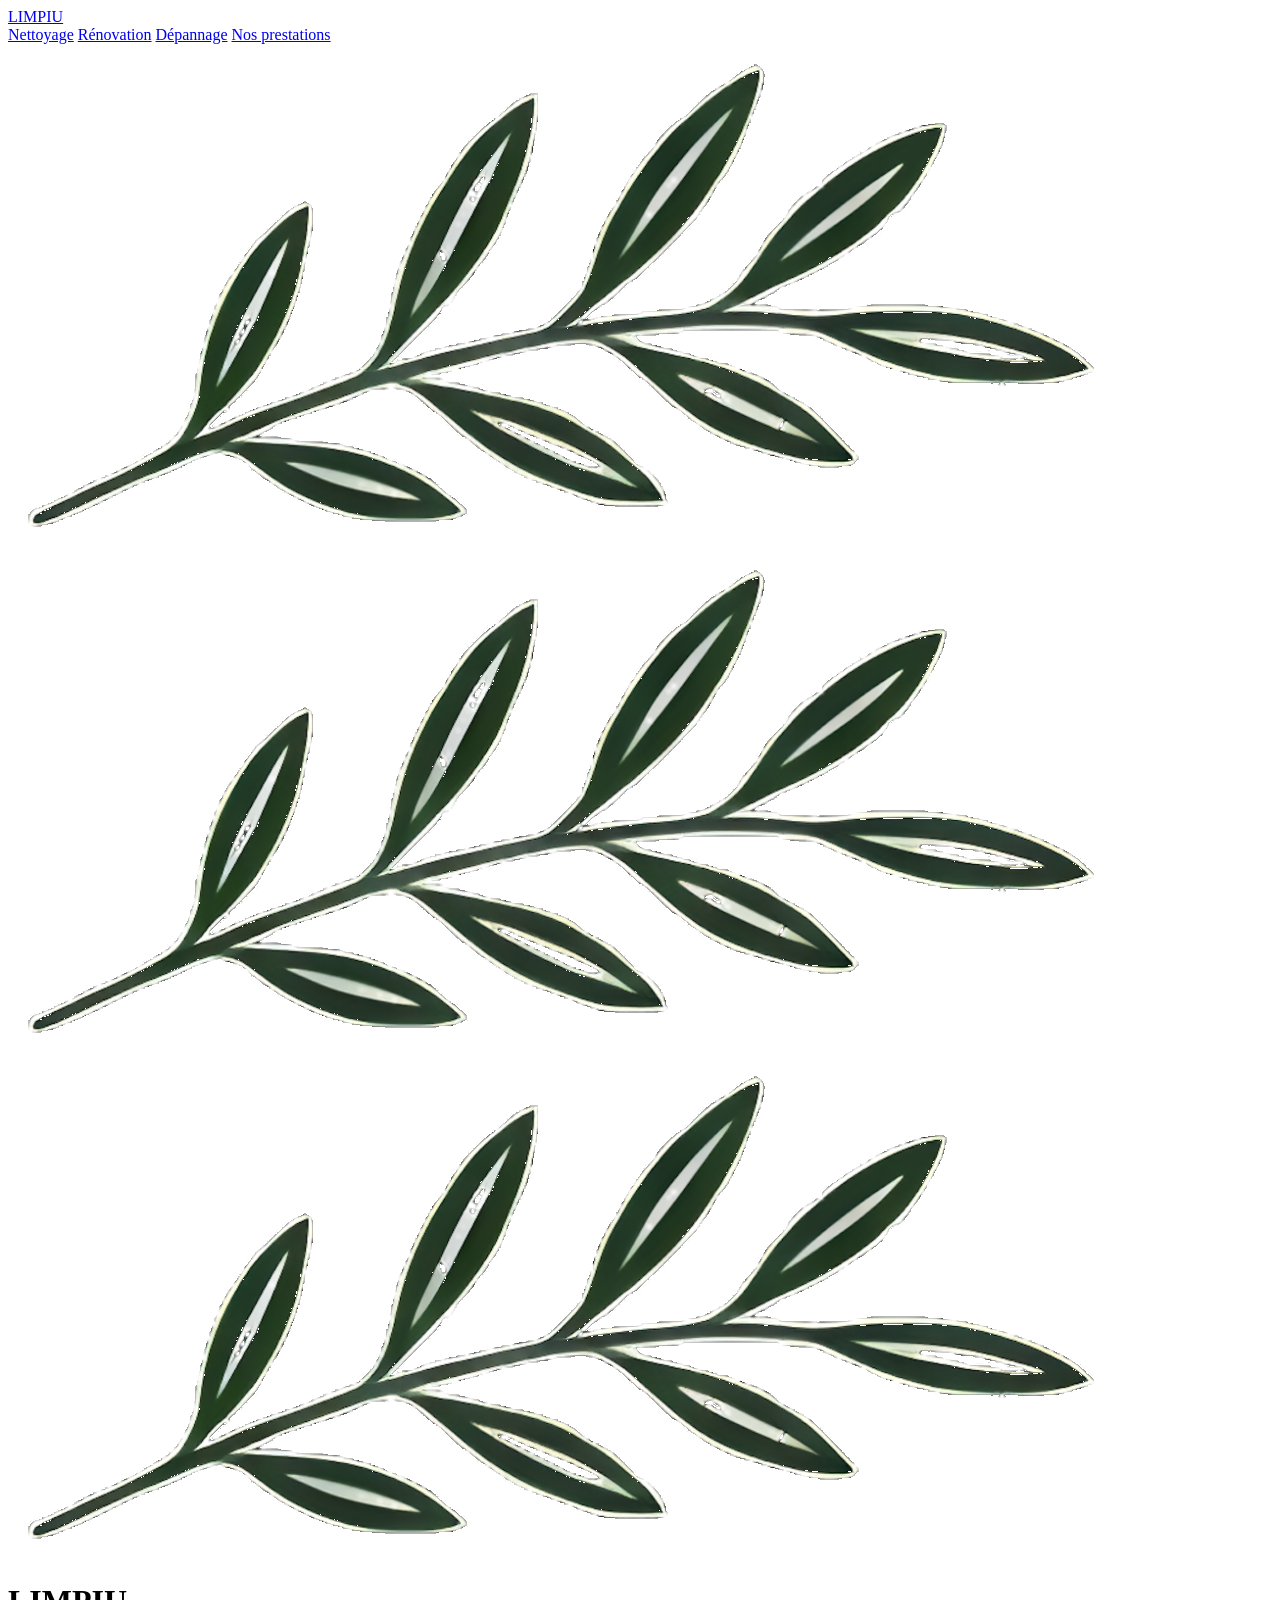
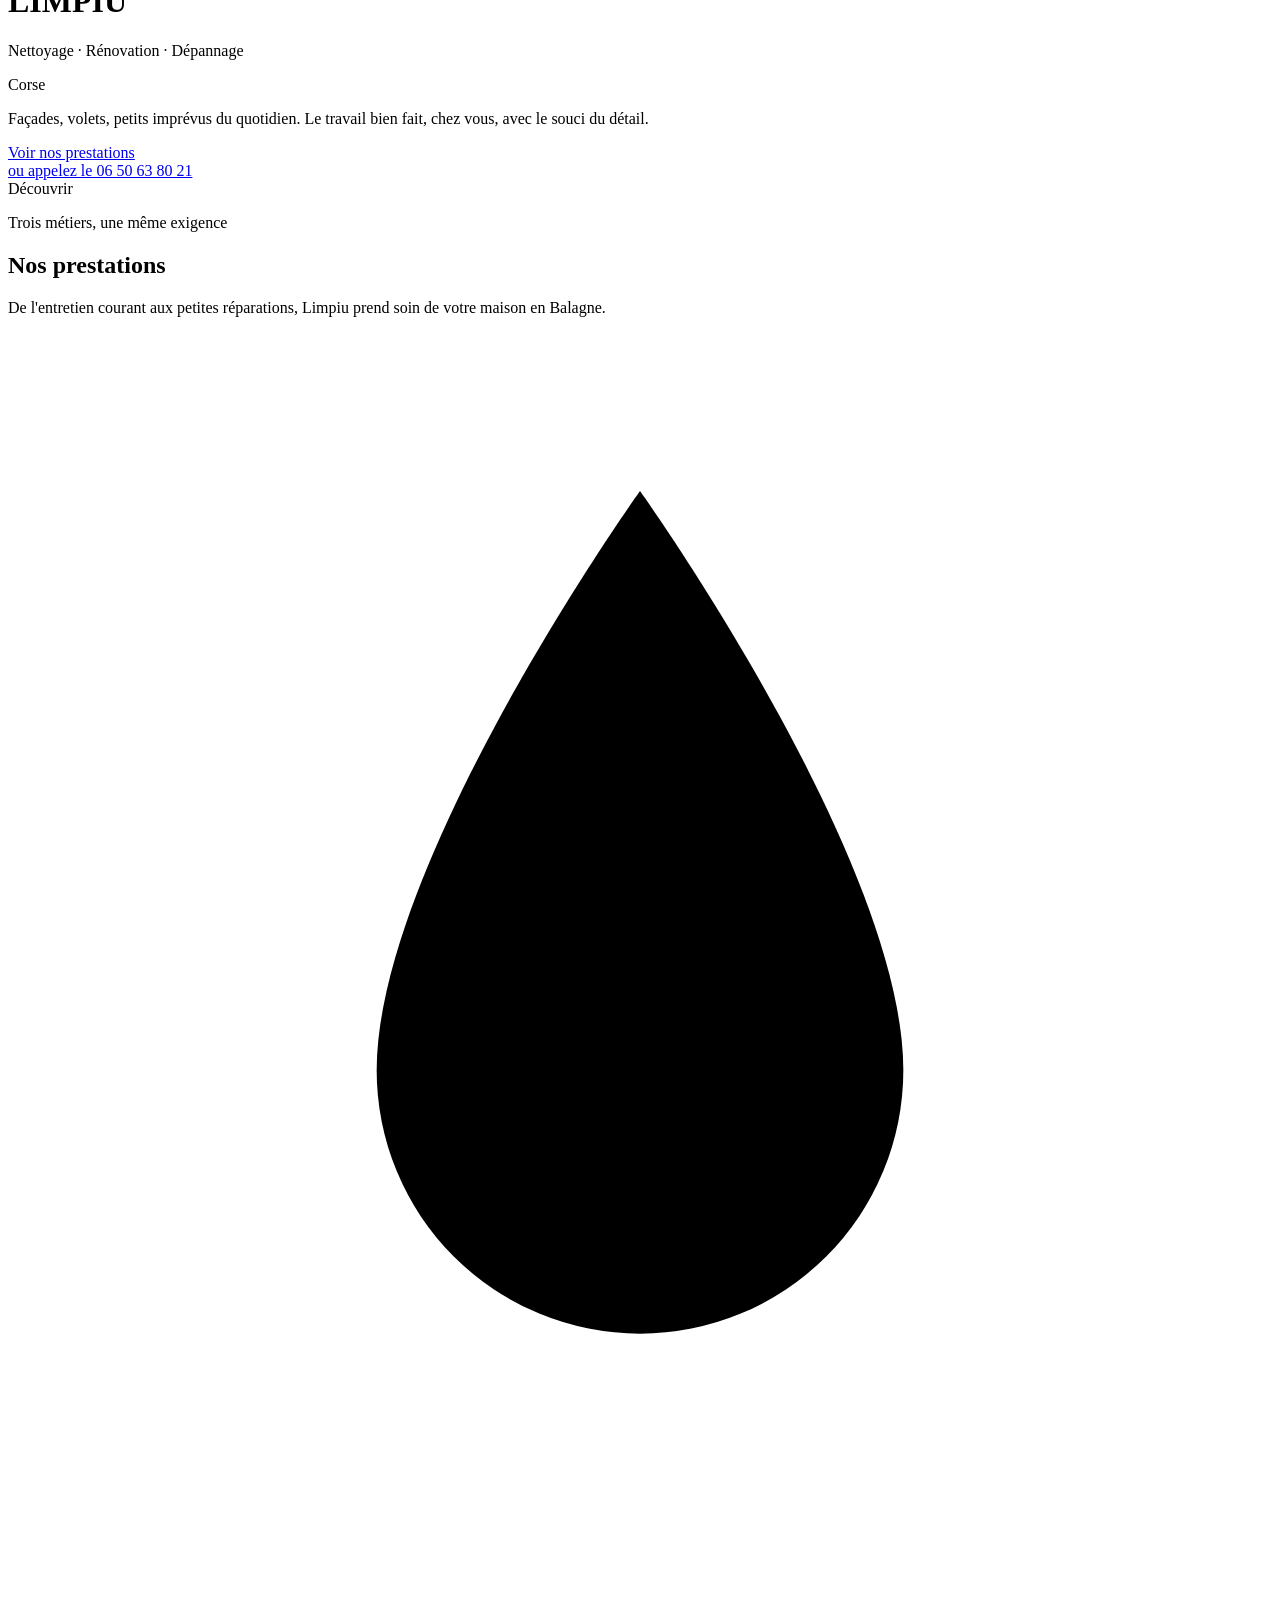
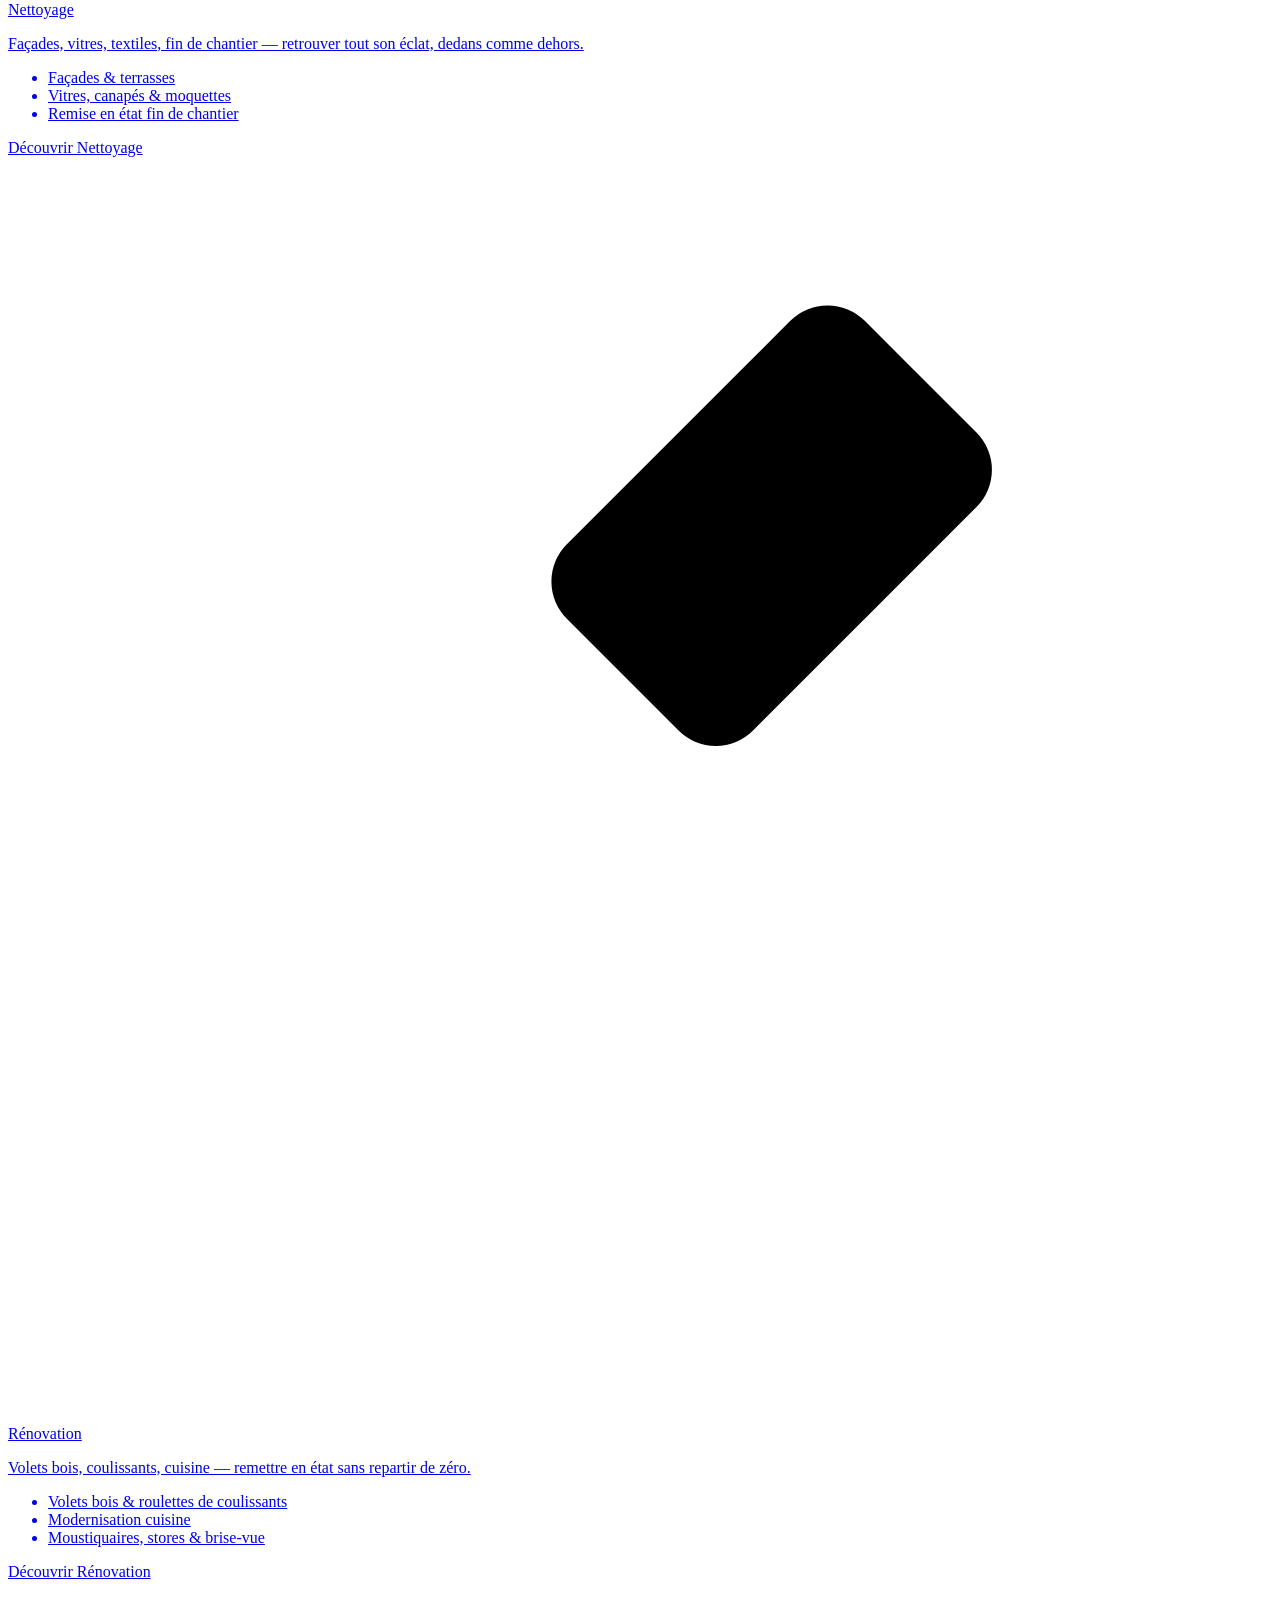
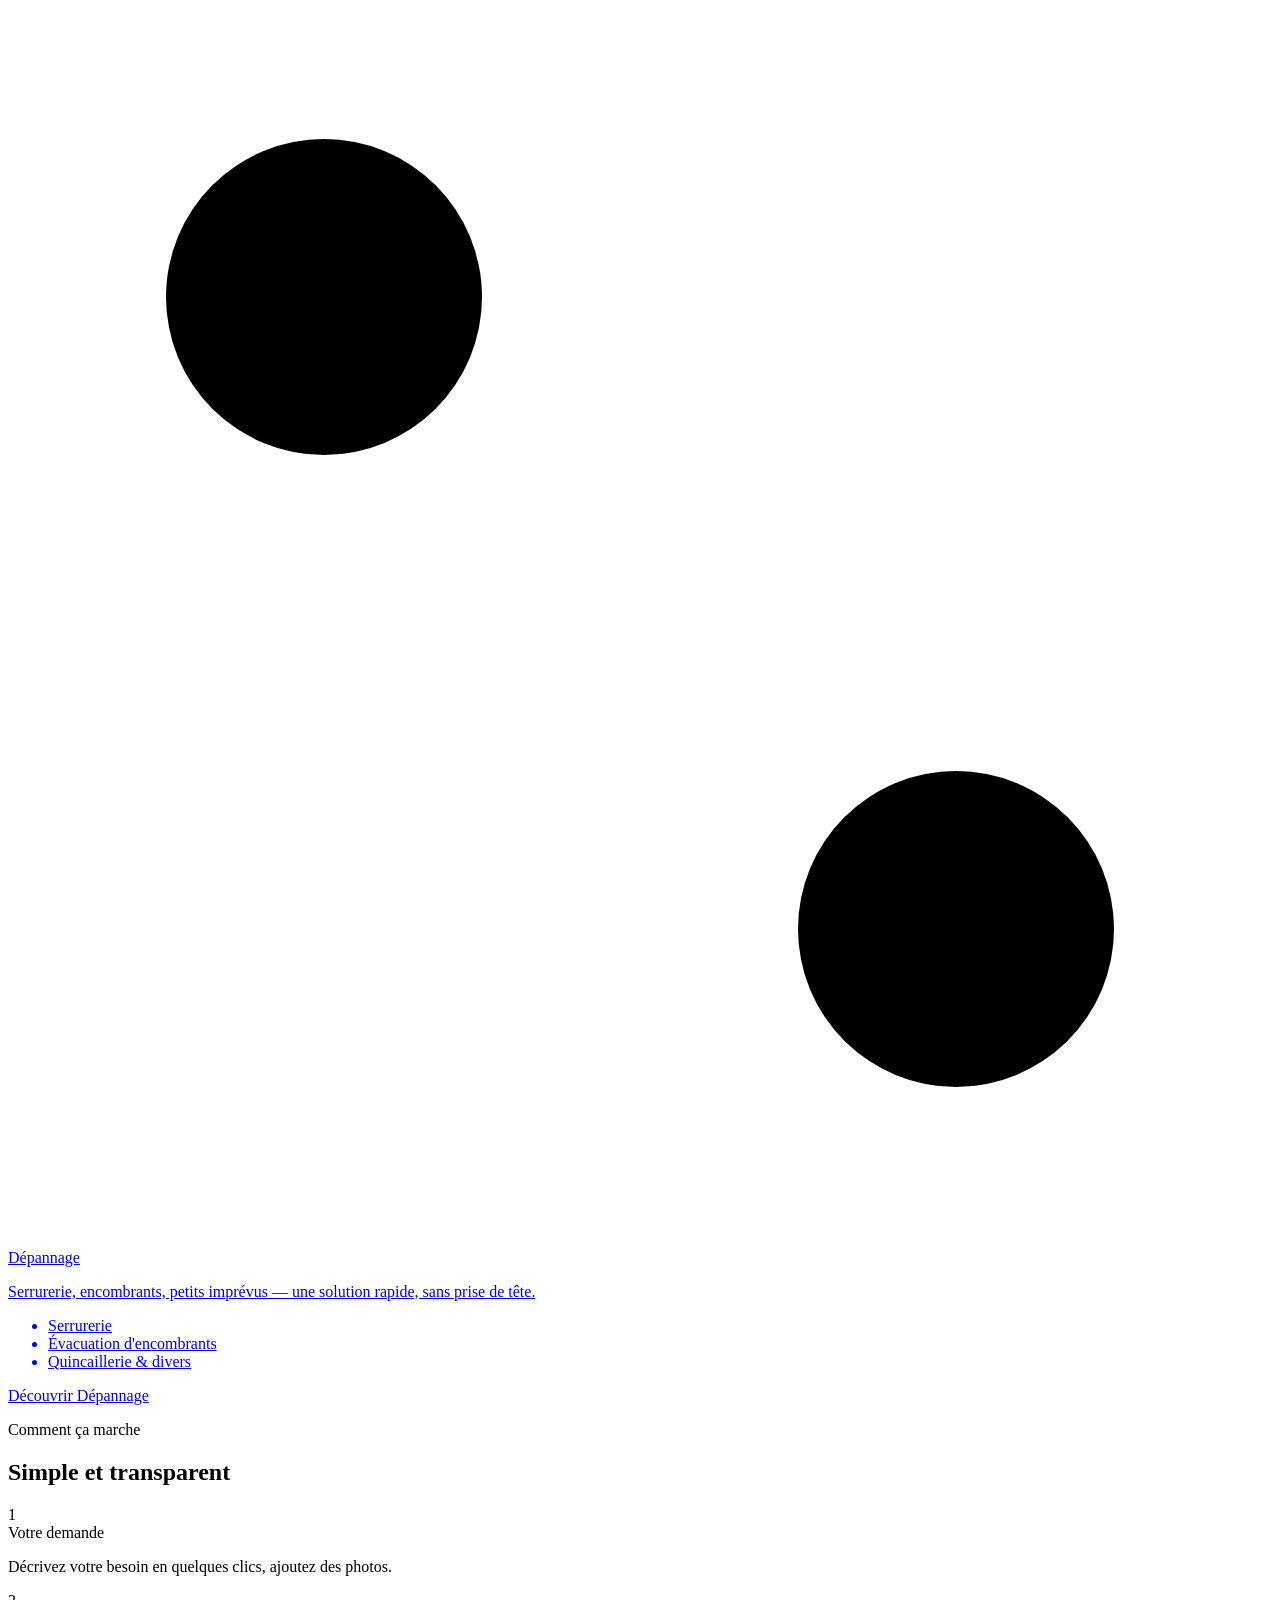
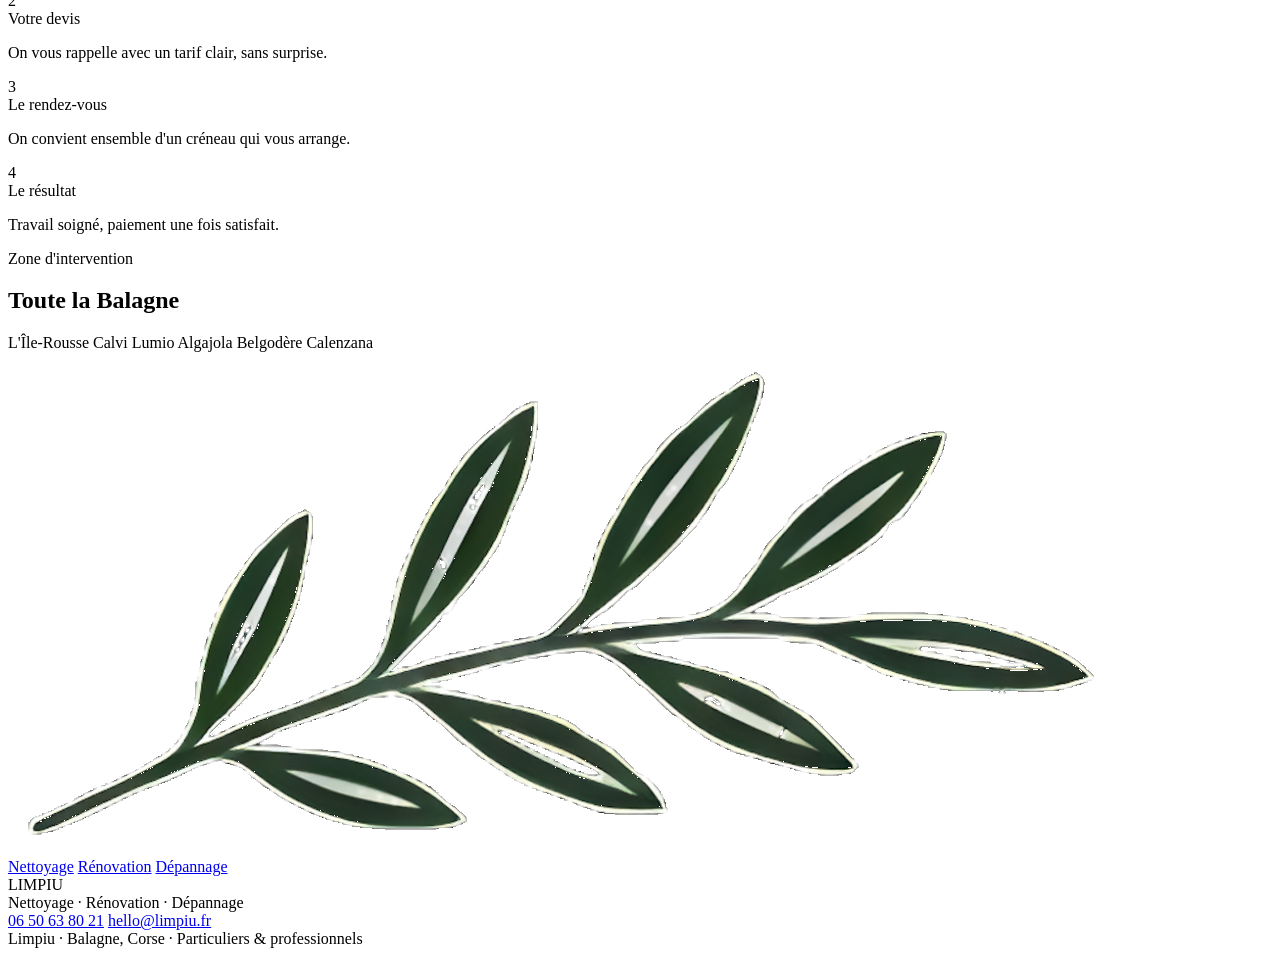
==== commit 78507ccb: "Update index.html" ====
--- a/index.html
+++ b/index.html
@@ -3,329 +3,96 @@
 <head>
 <meta charset="UTF-8">
 <meta name="viewport" content="width=device-width, initial-scale=1.0">
-<meta name="description" content="Limpiu — Nettoyage soigné en Balagne. Façades, terrasses, vitres, canapés et moquettes, fin de chantier. À domicile, sur toute la Balagne. Demandez votre devis.">
-<title>Limpiu — Nettoyage soigné en Balagne</title>
-<link rel="icon" type="image/png" href="olive-branch.png">
-<link rel="apple-touch-icon" href="olive-branch.png">
+<meta name="description" content="Limpiu — Nettoyage, rénovation et dépannage en Balagne. Façades, volets, coulissants, serrurerie, fin de chantier. À domicile, sur toute la Balagne. Demandez votre devis.">
+<title>Limpiu — Nettoyage, rénovation & dépannage en Balagne</title>
+<link rel="icon" type="image/png" href="/olive-branch.png">
+<link rel="apple-touch-icon" href="/olive-branch.png">
 <link rel="preconnect" href="https://fonts.googleapis.com">
 <link rel="preconnect" href="https://fonts.gstatic.com" crossorigin>
 <link href="https://fonts.googleapis.com/css2?family=Cormorant+Garamond:ital,wght@0,400;0,500;0,600;1,400;1,500&family=Jost:wght@200;300;400;500&display=swap" rel="stylesheet">
-<style>
-*{margin:0;padding:0;box-sizing:border-box}
-html{scroll-behavior:smooth}
-:root{
-  --bg:#f4f2ea; --bg2:#faf9f4; --ink:#2d3a2e; --green:#3d4a36; --green2:#5a6b4d;
-  --sage:#a8b29a; --sage2:#8a9580; --line:#e2ddd0; --cream:#f4f2ea; --gold:#9a8c5c;
-}
-body{font-family:'Jost',sans-serif;background:var(--bg);color:var(--ink);overflow-x:hidden;font-weight:300;line-height:1.6;-webkit-font-smoothing:antialiased}
-
-/* ---------- NAV ---------- */
-nav{position:fixed;top:0;left:0;right:0;z-index:100;padding:1.1rem 2.5rem;display:flex;justify-content:space-between;align-items:center;background:rgba(244,242,234,0);backdrop-filter:blur(0px);border-bottom:1px solid transparent;transition:background .4s,backdrop-filter .4s,border-color .4s,padding .4s}
-nav.scrolled{background:rgba(244,242,234,0.88);backdrop-filter:blur(14px);border-color:var(--line);padding:0.9rem 2.5rem}
-.nav-logo{font-size:17px;letter-spacing:7px;font-weight:300;color:var(--ink);text-decoration:none;padding-left:7px;transition:opacity .2s}
-.nav-logo:hover{opacity:.65}
-.nav-right{display:flex;align-items:center;gap:1.8rem}
-.nav-link{font-size:11px;letter-spacing:2px;text-transform:uppercase;color:var(--green2);text-decoration:none;transition:color .2s}
-.nav-link:hover{color:var(--ink)}
-.nav-btn{font-size:11px;letter-spacing:2px;text-transform:uppercase;background:var(--green);color:var(--cream);padding:11px 24px;text-decoration:none;transition:background .25s,transform .15s;border-radius:2px}
-.nav-btn:hover{background:var(--ink);transform:translateY(-1px)}
-@media(max-width:760px){.nav-link{display:none}nav{padding:1rem 1.4rem}nav.scrolled{padding:.85rem 1.4rem}}
-
-/* ---------- HERO ---------- */
-.hero{min-height:100vh;display:flex;flex-direction:column;align-items:center;justify-content:center;text-align:center;padding:8rem 2rem 5rem;position:relative;overflow:hidden}
-.hero-decor{position:absolute;pointer-events:none;opacity:.5;height:auto;display:block}
-.hero-decor.left{top:14%;left:-70px;width:260px;animation:floatA 11s ease-in-out infinite}
-.hero-decor.right{bottom:10%;right:-60px;width:210px;transform:scaleX(-1) rotate(12deg);opacity:.28;animation:floatB 13s ease-in-out infinite .7s}
-@keyframes floatA{0%,100%{transform:translateY(0) rotate(0)}50%{transform:translateY(14px) rotate(2deg)}}
-@keyframes floatB{0%,100%{transform:scaleX(-1) rotate(12deg) translateY(0)}50%{transform:scaleX(-1) rotate(10deg) translateY(14px)}}
-.hero-content{position:relative;z-index:2;display:flex;flex-direction:column;align-items:center}
-.hero-branch{width:118px;margin-bottom:1.6rem;opacity:0;animation:fadeIn 1.1s ease .1s forwards}
-.hero-branch img{width:100%;display:block}
-.hero-logo{font-size:clamp(58px,10vw,104px);font-weight:200;letter-spacing:clamp(12px,2.4vw,22px);color:var(--ink);line-height:1;margin-bottom:1.5rem;padding-left:clamp(12px,2.4vw,22px);opacity:0;animation:rise 1s ease .25s forwards}
-.hero-tagline{font-size:clamp(11px,1.5vw,14px);letter-spacing:5px;text-transform:uppercase;color:var(--green2);margin-bottom:1.5rem;font-weight:400;opacity:0;animation:rise 1s ease .4s forwards}
-.hero-divider{width:48px;height:1px;background:var(--sage);margin-bottom:1.5rem;opacity:0;animation:growLine .9s ease .55s forwards}
-@keyframes growLine{from{width:0;opacity:0}to{width:48px;opacity:1}}
-.hero-place{font-size:11px;letter-spacing:6px;text-transform:uppercase;color:var(--sage2);margin-bottom:1.4rem;opacity:0;animation:rise 1s ease .65s forwards}
-.hero-place::before,.hero-place::after{content:'';display:inline-block;width:14px;height:1px;background:var(--sage);vertical-align:middle;margin:0 12px}
-.hero-intro{font-family:'Cormorant Garamond',serif;font-style:italic;font-size:clamp(18px,2.3vw,23px);color:var(--green2);max-width:480px;line-height:1.6;margin-bottom:2.8rem;opacity:0;animation:rise 1s ease .8s forwards}
-.hero-cta{display:flex;gap:14px;flex-wrap:wrap;justify-content:center;opacity:0;animation:rise 1s ease .95s forwards}
-@keyframes rise{from{opacity:0;transform:translateY(26px)}to{opacity:1;transform:translateY(0)}}
-@keyframes fadeIn{from{opacity:0}to{opacity:1}}
-.hero-phone{display:inline-block;margin-top:1.4rem;font-size:13px;letter-spacing:1px;color:var(--sage2);text-decoration:none;opacity:0;animation:rise 1s ease 1.1s forwards;transition:color .2s}
-.hero-phone:hover{color:var(--green2)}
-.btn{padding:16px 38px;font-size:12px;letter-spacing:2px;text-transform:uppercase;font-family:'Jost',sans-serif;font-weight:400;cursor:pointer;text-decoration:none;transition:all .25s;display:inline-block;border-radius:2px;border:1px solid transparent}
-.btn-fill{background:var(--green);color:var(--cream);border-color:var(--green)}
-.btn-fill:hover{background:var(--ink);border-color:var(--ink);transform:translateY(-2px)}
-.btn-out{background:transparent;color:var(--green);border-color:var(--sage)}
-.btn-out:hover{border-color:var(--green);transform:translateY(-2px)}
-.scroll-hint{position:absolute;bottom:30px;left:50%;transform:translateX(-50%);font-size:9px;letter-spacing:3px;text-transform:uppercase;color:var(--sage2);opacity:0;animation:fadeIn 1s ease 1.4s forwards;display:flex;flex-direction:column;align-items:center;gap:8px}
-.scroll-hint::after{content:'';width:1px;height:24px;background:var(--sage);animation:scrollPulse 2s ease-in-out infinite}
-@keyframes scrollPulse{0%,100%{opacity:.3;transform:scaleY(.6)}50%{opacity:1;transform:scaleY(1)}}
-
-/* ---------- SECTIONS ---------- */
-section{padding:6.5rem 2rem;position:relative}
-.container{max-width:1080px;margin:0 auto}
-.reveal{opacity:0;transform:translateY(38px);transition:opacity .9s cubic-bezier(.2,.7,.3,1),transform .9s cubic-bezier(.2,.7,.3,1)}
-.reveal.in{opacity:1;transform:translateY(0)}
-.label{font-size:10px;letter-spacing:4px;text-transform:uppercase;color:var(--sage2);margin-bottom:1rem;text-align:center}
-.title{font-family:'Cormorant Garamond',serif;font-size:clamp(32px,5vw,48px);font-weight:500;color:var(--ink);text-align:center;line-height:1.1;margin-bottom:1rem}
-.subtitle{font-family:'Cormorant Garamond',serif;font-style:italic;font-size:19px;color:var(--green2);text-align:center;max-width:560px;margin:0 auto 3.4rem}
-
-/* ---------- PRESTATIONS ---------- */
-.presta-grid{display:grid;grid-template-columns:repeat(2,1fr);gap:1.4rem}
-.presta{background:var(--bg2);border:1px solid var(--line);border-radius:14px;padding:2.4rem 2.2rem;transition:transform .35s cubic-bezier(.2,.7,.3,1),box-shadow .35s,border-color .35s;position:relative;overflow:hidden}
-.presta::before{content:'';position:absolute;top:0;left:0;width:3px;height:0;background:var(--green2);transition:height .4s ease}
-.presta:hover{transform:translateY(-5px);box-shadow:0 18px 44px rgba(45,58,46,.08);border-color:var(--sage)}
-.presta:hover::before{height:100%}
-.presta-head{display:flex;align-items:center;gap:1rem;margin-bottom:1.3rem}
-.presta-ico{width:46px;height:46px;flex-shrink:0;display:flex;align-items:center;justify-content:center}
-.presta-ico svg{width:44px;height:44px;stroke:var(--green2);stroke-width:1.3;fill:none;stroke-linecap:round;stroke-linejoin:round}
-.presta-ico img{width:42px;height:42px;object-fit:contain}
-.presta-name{font-size:14px;letter-spacing:2px;text-transform:uppercase;color:var(--ink);font-weight:500}
-.presta-desc{font-family:'Cormorant Garamond',serif;font-size:17.5px;color:var(--green2);line-height:1.7;margin-bottom:1.2rem}
-.presta-points{list-style:none}
-.presta-points li{font-size:13px;color:var(--sage2);line-height:1.9;padding-left:18px;position:relative;letter-spacing:.2px}
-.presta-points li::before{content:'';position:absolute;left:0;top:11px;width:5px;height:5px;border-radius:50%;background:var(--sage)}
-@media(max-width:560px){.presta-grid{grid-template-columns:1fr}}
-.presta-wide{grid-column:1 / -1}
-.auto-cols{display:grid;grid-template-columns:1fr 1fr;gap:2rem;margin-top:.5rem}
-.auto-col-title{font-size:11px;letter-spacing:2px;text-transform:uppercase;color:var(--green2);font-weight:500;margin-bottom:.8rem;padding-bottom:.5rem;border-bottom:1px solid var(--line)}
-.auto-note{font-family:'Cormorant Garamond',serif;font-style:italic;font-size:16px;color:var(--sage2);margin-top:1.4rem;padding-top:1.2rem;border-top:1px solid var(--line)}
-.presta-method{margin-top:1.3rem;padding-top:1.2rem;border-top:1px solid var(--line)}
-.presta-method-label{font-size:9px;letter-spacing:2.5px;text-transform:uppercase;color:var(--sage2);margin-bottom:.7rem}
-.presta-method p{font-family:'Cormorant Garamond',serif;font-size:16px;color:var(--green2);line-height:1.65}
-
-@media(max-width:720px){.auto-cols{grid-template-columns:1fr;gap:1.4rem}}
-
-
-/* ---------- CHANTIER (B2B) ---------- */
-.chantier{background:var(--green);border-radius:18px;padding:3.6rem 3rem;color:var(--cream);position:relative;overflow:hidden;display:grid;grid-template-columns:1.4fr 1fr;gap:3rem;align-items:center}
-.chantier-branch{position:absolute;bottom:-40px;right:-30px;width:230px;opacity:.12;pointer-events:none;height:auto;display:block}
-.chantier-label{font-size:10px;letter-spacing:4px;text-transform:uppercase;color:var(--sage);margin-bottom:1rem}
-.chantier-title{font-family:'Cormorant Garamond',serif;font-size:clamp(28px,3.6vw,38px);font-weight:500;line-height:1.1;margin-bottom:1.4rem}
-.chantier-text{font-family:'Cormorant Garamond',serif;font-size:18px;line-height:1.7;opacity:.92;margin-bottom:1.6rem}
-.chantier-points{list-style:none;position:relative;z-index:2}
-.chantier-points li{font-size:13.5px;color:#d4dac9;line-height:2;padding-left:22px;position:relative;letter-spacing:.3px}
-.chantier-points li::before{content:'✓';position:absolute;left:0;color:var(--sage);font-size:12px}
-.chantier-cta{position:relative;z-index:2}
-.btn-light{background:var(--cream);color:var(--green);padding:15px 34px;font-size:11px;letter-spacing:2px;text-transform:uppercase;font-weight:500;text-decoration:none;display:inline-block;transition:all .25s;border-radius:2px}
-.btn-light:hover{background:#fff;transform:translateY(-2px)}
-@media(max-width:720px){.chantier{grid-template-columns:1fr;padding:2.6rem 1.8rem;gap:1.8rem}}
-
-/* ---------- PROCESS ---------- */
-.process{display:grid;grid-template-columns:repeat(4,1fr);gap:1.5rem;counter-reset:step}
-.step{text-align:center;position:relative}
-.step-num{font-family:'Cormorant Garamond',serif;font-size:40px;font-weight:500;color:var(--sage);line-height:1;margin-bottom:1rem}
-.step-name{font-size:12px;letter-spacing:2px;text-transform:uppercase;color:var(--ink);font-weight:500;margin-bottom:.6rem}
-.step-desc{font-size:13px;color:var(--green2);line-height:1.6}
-@media(max-width:720px){.process{grid-template-columns:1fr 1fr;gap:2rem}}
-
-/* ---------- DEVIS FORM ---------- */
-.devis-wrap{background:var(--bg2);border:1px solid var(--line);border-radius:18px;padding:3.2rem;max-width:760px;margin:0 auto}
-.field{margin-bottom:1.6rem}
-.field-label{display:block;font-size:10px;letter-spacing:2.5px;text-transform:uppercase;color:var(--sage2);margin-bottom:.7rem}
-.field-label .req{color:var(--gold)}
-.field input,.field select,.field textarea{width:100%;background:transparent;border:none;border-bottom:1px solid var(--line);color:var(--ink);padding:11px 2px;font-family:'Jost',sans-serif;font-size:16px;font-weight:300;outline:none;transition:border-color .25s;border-radius:0}
-.field input::placeholder,.field textarea::placeholder{color:#bdc4b2}
-.field input:focus,.field select:focus,.field textarea:focus{border-color:var(--green2)}
-.field select{cursor:pointer;-webkit-appearance:none;appearance:none;background-image:url("data:image/svg+xml,%3Csvg xmlns='http://www.w3.org/2000/svg' width='12' height='8' viewBox='0 0 12 8'%3E%3Cpath d='M1 1l5 5 5-5' stroke='%235a6b4d' stroke-width='1.4' fill='none' stroke-linecap='round'/%3E%3C/svg%3E");background-repeat:no-repeat;background-position:right 4px center}
-.field select option{background:var(--bg2)}
-.field textarea{resize:vertical;min-height:90px;line-height:1.6}
-.field-row{display:grid;grid-template-columns:1fr 1fr;gap:1.6rem}
-.field-row-3{display:grid;grid-template-columns:1fr 1fr 1fr;gap:1.6rem}
-@media(max-width:600px){.field-row,.field-row-3{grid-template-columns:1fr}}
-.presta-fields{display:none;border-left:2px solid var(--sage);padding-left:1.6rem;margin:1.8rem 0;animation:slideDown .4s ease}
-.presta-fields.active{display:block}
-@keyframes slideDown{from{opacity:0;transform:translateY(-8px)}to{opacity:1;transform:translateY(0)}}
-.presta-fields-title{font-family:'Cormorant Garamond',serif;font-style:italic;font-size:18px;color:var(--green2);margin-bottom:1.4rem}
-.checkbox-field{display:flex;align-items:center;gap:12px;cursor:pointer;padding:6px 0}
-.checkbox-field input{width:auto;margin:0}
-.checkbox-field span{font-size:15px;color:var(--ink)}
-.upload-zone{border:1.5px dashed var(--line);border-radius:12px;padding:2rem;text-align:center;cursor:pointer;transition:border-color .25s,background .25s}
-.upload-zone:hover{border-color:var(--sage);background:rgba(168,178,154,.04)}
-.upload-zone-main{font-size:12px;letter-spacing:2px;text-transform:uppercase;color:var(--green2);margin-bottom:.5rem}
-.upload-zone-sub{font-size:12px;color:var(--sage2)}
-.upload-list{margin-top:1rem;display:flex;flex-direction:column;gap:6px}
-.upload-item{font-size:13px;color:var(--green2);display:flex;align-items:center;gap:8px}
-.submit-btn{background:var(--green);color:var(--cream);padding:18px 44px;font-size:12px;letter-spacing:2.5px;text-transform:uppercase;border:none;cursor:pointer;font-family:'Jost',sans-serif;font-weight:500;width:100%;margin-top:1rem;transition:background .25s,transform .15s;border-radius:2px}
-.submit-btn:hover{background:var(--ink);transform:translateY(-2px)}
-.form-note{font-size:12px;color:var(--sage2);text-align:center;margin-top:1.2rem;line-height:1.6}
-
-/* ---------- ZONES ---------- */
-.zones{display:flex;flex-wrap:wrap;gap:11px;justify-content:center}
-.zone{font-size:11px;letter-spacing:1.5px;text-transform:uppercase;border:1px solid #c5ccb8;border-radius:24px;padding:10px 22px;color:var(--green2);transition:all .25s}
-.zone:hover{background:var(--green);color:var(--cream);border-color:var(--green);transform:translateY(-2px)}
-
-/* ---------- FOOTER ---------- */
-footer{padding:4rem 2rem 3rem;text-align:center;background:var(--green);color:var(--cream)}
-.footer-branch{width:96px;margin:0 auto 1.2rem;opacity:.55;filter:brightness(0) saturate(100%) invert(78%) sepia(8%) saturate(580%) hue-rotate(50deg) brightness(95%) contrast(85%)}
-.footer-logo{font-size:24px;letter-spacing:9px;font-weight:300;padding-left:9px;margin-bottom:.4rem}
-.footer-tag{font-size:10px;letter-spacing:4px;text-transform:uppercase;color:var(--sage);margin-bottom:2rem}
-.footer-phone{font-family:'Cormorant Garamond',serif;font-size:32px;color:var(--cream);letter-spacing:2px;text-decoration:none;display:inline-block;transition:opacity .2s}
-.footer-phone:hover{opacity:.75}
-.footer-mail{display:block;font-size:13px;letter-spacing:1px;color:#d4dac9;text-decoration:none;margin-top:.6rem;transition:color .2s}
-.footer-mail:hover{color:var(--cream)}
-.footer-sub{font-size:10px;letter-spacing:2px;text-transform:uppercase;color:var(--sage);margin-top:2rem;opacity:.7}
-</style>
+<link rel="stylesheet" href="/styles.css">
 </head>
 <body>
 
-<!-- Branche d'olivier SVG réutilisable -->
-<svg width="0" height="0" style="position:absolute" aria-hidden="true">
-  <defs>
-    <g id="branch">
-      <path d="M10 150 Q120 110 230 60" fill="none" stroke="#3d4a36" stroke-width="2.5" stroke-linecap="round"/>
-      <g fill="#3d4a36">
-        <ellipse cx="55" cy="128" rx="20" ry="8" transform="rotate(-18 55 128)"/>
-        <ellipse cx="95" cy="148" rx="18" ry="7" transform="rotate(28 95 148)"/>
-        <ellipse cx="105" cy="108" rx="20" ry="8" transform="rotate(-30 105 108)"/>
-        <ellipse cx="145" cy="128" rx="18" ry="7" transform="rotate(22 145 128)"/>
-        <ellipse cx="152" cy="86" rx="21" ry="8" transform="rotate(-38 152 86)"/>
-        <ellipse cx="192" cy="104" rx="18" ry="7" transform="rotate(15 192 104)"/>
-        <ellipse cx="198" cy="66" rx="20" ry="8" transform="rotate(-42 198 66)"/>
-        <ellipse cx="232" cy="82" rx="16" ry="6" transform="rotate(10 232 82)"/>
-      </g>
-    </g>
-  </defs>
-</svg>
-
 <nav id="nav">
-  <a class="nav-logo" href="#top">LIMPIU</a>
+  <a class="nav-logo" href="/">LIMPIU</a>
   <div class="nav-right">
-    <a class="nav-link" href="#prestations">Prestations</a>
-    <a class="nav-link" href="#chantier">Fin de chantier</a>
-    <a class="nav-link" href="#zones">Zones</a>
+    <a class="nav-link" href="/nettoyage/">Nettoyage</a>
+    <a class="nav-link" href="/renovation/">Rénovation</a>
+    <a class="nav-link" href="/depannage/">Dépannage</a>
+    <a class="nav-btn" href="#poles">Nos prestations</a>
   </div>
 </nav>
 
 <!-- HERO -->
 <div class="hero" id="top">
-  <img class="hero-decor left" src="olive-branch.png" alt="" aria-hidden="true">
-  <img class="hero-decor right" src="olive-branch.png" alt="" aria-hidden="true">
+  <img class="hero-decor left" src="/olive-branch.png" alt="" aria-hidden="true">
+  <img class="hero-decor right" src="/olive-branch.png" alt="" aria-hidden="true">
   <div class="hero-content">
-    <div class="hero-branch"><img src="olive-branch.png" alt=""></div>
+    <div class="hero-branch"><img src="/olive-branch.png" alt=""></div>
     <h1 class="hero-logo">LIMPIU</h1>
-    <p class="hero-tagline">Nettoyage soigné en Balagne</p>
+    <p class="hero-tagline">Nettoyage · Rénovation · Dépannage</p>
     <div class="hero-divider"></div>
     <div class="hero-place">Corse</div>
-    <p class="hero-intro">Façades, terrasses, vitres, textiles. Le travail bien fait, chez vous, avec le souci du détail.</p>
+    <p class="hero-intro">Façades, volets, petits imprévus du quotidien. Le travail bien fait, chez vous, avec le souci du détail.</p>
     <div class="hero-cta">
-      <a href="#devis" class="btn btn-fill">Réserver un créneau</a>
+      <a href="#poles" class="btn btn-fill">Voir nos prestations</a>
     </div>
     <a href="tel:0650638021" class="hero-phone">ou appelez le 06 50 63 80 21</a>
   </div>
   <div class="scroll-hint">Découvrir</div>
 </div>
 
-<!-- PRESTATIONS -->
-<section id="prestations">
+<!-- PÔLES -->
+<section id="poles">
   <div class="container reveal">
-    <p class="label">Ce que nous faisons</p>
-    <h2 class="title">Nos services</h2>
-    <p class="subtitle">De la remise en état de vos extérieurs au nettoyage de vos textiles, Limpiu prend soin de ce qui compte, avec la même exigence à chaque intervention.</p>
-    <div class="presta-grid">
+    <p class="label">Trois métiers, une même exigence</p>
+    <h2 class="title">Nos prestations</h2>
+    <p class="subtitle">De l'entretien courant aux petites réparations, Limpiu prend soin de votre maison en Balagne.</p>
+    <div class="pole-grid">
 
-      <div class="presta">
-        <div class="presta-head">
-          <div class="presta-ico">
-            <svg viewBox="0 0 48 48"><path d="M6 38 L6 30 Q6 28 8 28 L40 28 Q42 28 42 30 L42 38"/><path d="M6 38 L42 38"/><path d="M10 28 L13 16 Q14 13 17 13 L31 13 Q34 13 35 16 L38 28"/><path d="M14 22 L34 22"/><path d="M18 13 L18 28 M30 13 L30 28"/></svg>
-          </div>
-          <div class="presta-name">Façades & terrasses</div>
+      <a class="pole-card" href="/nettoyage/">
+        <div class="pole-ico">
+          <svg viewBox="0 0 48 48"><path d="M24 6c0 0-10 14-10 22a10 10 0 0 0 20 0c0-8-10-22-10-22z"/></svg>
         </div>
-        <p class="presta-desc">Façades, terrasses, dalles, murets, escaliers. En Balagne, le soleil, l'humidité et les embruns marquent vite les surfaces extérieures : mousses, lichens, traînées noires, encrassement. On nettoie chaque support pour retrouver l'aspect d'origine, sans l'agresser.</p>
-        <ul class="presta-points">
-          <li>Pierre, enduit, bois, carrelage, béton</li>
-          <li>Pression dosée selon le matériau</li>
-          <li>Traitement anti-mousse en option</li>
+        <div class="pole-name">Nettoyage</div>
+        <p class="pole-desc">Façades, vitres, textiles, fin de chantier — retrouver tout son éclat, dedans comme dehors.</p>
+        <ul class="pole-points">
+          <li>Façades & terrasses</li>
+          <li>Vitres, canapés & moquettes</li>
+          <li>Remise en état fin de chantier</li>
         </ul>
-        <div class="presta-method">
-          <div class="presta-method-label">Le déroulé</div>
-          <p>Inspection de la surface, balayage et dégagement. Nettoyage sous pression maîtrisée, dosée selon le matériau pour ne jamais l'agresser. Sur demande, application d'un traitement qui ralentit le retour des mousses.</p>
+        <span class="pole-link">Découvrir Nettoyage</span>
+      </a>
+
+      <a class="pole-card" href="/renovation/">
+        <div class="pole-ico">
+          <svg viewBox="0 0 48 48"><rect x="24" y="6" width="10" height="16" rx="2" transform="rotate(45 29 14)"/><line x1="24" y1="20" x2="10" y2="34"/></svg>
         </div>
-      </div>
+        <div class="pole-name">Rénovation</div>
+        <p class="pole-desc">Volets bois, coulissants, cuisine — remettre en état sans repartir de zéro.</p>
+        <ul class="pole-points">
+          <li>Volets bois & roulettes de coulissants</li>
+          <li>Modernisation cuisine</li>
+          <li>Moustiquaires, stores & brise-vue</li>
+        </ul>
+        <span class="pole-link">Découvrir Rénovation</span>
+      </a>
 
-      <div class="presta">
-        <div class="presta-head">
-          <div class="presta-ico">
-            <svg viewBox="0 0 48 48"><rect x="9" y="8" width="30" height="32" rx="2"/><line x1="24" y1="8" x2="24" y2="40"/><line x1="9" y1="24" x2="39" y2="24"/><path d="M13 13 L19 19 M13 19 L19 13" opacity="0.5"/></svg>
-          </div>
-          <div class="presta-name">Vitres</div>
+      <a class="pole-card" href="/depannage/">
+        <div class="pole-ico">
+          <svg viewBox="0 0 48 48"><circle cx="12" cy="12" r="6"/><circle cx="36" cy="36" r="6"/><line x1="16" y1="16" x2="32" y2="32"/></svg>
         </div>
-        <p class="presta-desc">Fenêtres, baies vitrées, vérandas. Un vitrage net change toute la lumière d'une pièce. On élimine traces, dépôts calcaires et résidus, intérieur comme extérieur, pour une transparence parfaite.</p>
-        <ul class="presta-points">
-          <li>Intérieur et extérieur</li>
-          <li>Vérandas et grandes surfaces vitrées</li>
-          <li>Encadrements et rebords compris</li>
+        <div class="pole-name">Dépannage</div>
+        <p class="pole-desc">Serrurerie, encombrants, petits imprévus — une solution rapide, sans prise de tête.</p>
+        <ul class="pole-points">
+          <li>Serrurerie</li>
+          <li>Évacuation d'encombrants</li>
+          <li>Quincaillerie & divers</li>
         </ul>
-        <div class="presta-method">
-          <div class="presta-method-label">Le déroulé</div>
-          <p>Dépoussiérage des encadrements, lavage du vitrage à la solution adaptée, puis raclage et finition microfibre pour ne laisser aucune trace. Les rebords et appuis sont nettoyés dans la foulée.</p>
-        </div>
-      </div>
+        <span class="pole-link">Découvrir Dépannage</span>
+      </a>
 
-      <div class="presta">
-        <div class="presta-head">
-          <div class="presta-ico">
-            <svg viewBox="0 0 48 48"><path d="M8 26 Q8 21 13 21 L35 21 Q40 21 40 26 L40 34 L8 34 Z"/><path d="M11 21 L11 16 Q11 13 14 13 L34 13 Q37 13 37 16 L37 21"/><path d="M8 34 L8 38 M40 34 L40 38"/><path d="M13 21 Q13 25 13 27 M35 21 Q35 25 35 27"/></svg>
-          </div>
-          <div class="presta-name">Canapés & moquettes</div>
-        </div>
-        <p class="presta-desc">Canapés, fauteuils, matelas, tapis et moquettes. Les textiles retiennent en profondeur poussière, taches et odeurs. On les nettoie à cœur par injection-extraction, pour raviver les couleurs et assainir la fibre.</p>
-        <ul class="presta-points">
-          <li>Tissu, cuir, fibres</li>
-          <li>Tapis et moquettes</li>
-          <li>Traitement ciblé des taches</li>
-        </ul>
-        <div class="presta-method">
-          <div class="presta-method-label">Le déroulé</div>
-          <p>Aspiration, pré-traitement des taches, puis nettoyage par injection-extraction : on injecte une solution nettoyante et on ré-aspire dans le même geste, entraînant la saleté incrustée. Réutilisable le jour même dans la plupart des cas.</p>
-        </div>
-      </div>
-
-      <div class="presta">
-        <div class="presta-head">
-          <div class="presta-ico">
-            <svg viewBox="0 0 48 48"><path d="M14 9 L34 9 L40 33 L8 33 Z"/><path d="M11 21 L37 21"/><path d="M16 9 L13 33 M24 9 L24 33 M32 9 L35 33"/><path d="M24 33 L24 39 M18 39 L30 39"/></svg>
-          </div>
-          <div class="presta-name">Panneaux photovoltaïques</div>
-        </div>
-        <p class="presta-desc">Sous le soleil de Balagne, poussière, pollen, sel et fientes s'accumulent sur les panneaux et font baisser le rendement. On les nettoie à l'eau pure, sans aucun détergent, pour préserver leur efficacité.</p>
-        <ul class="presta-points">
-          <li>Eau pure, sans produit chimique</li>
-          <li>Brosse douce, jamais de haute pression</li>
-          <li>Préserve le rendement et la garantie</li>
-        </ul>
-        <div class="presta-method">
-          <div class="presta-method-label">Le déroulé</div>
-          <p>Intervention panneaux froids, tôt le matin ou en fin de journée. Brossage doux à l'eau déminéralisée, puis dernier passage à l'eau pure : en séchant, elle ne laisse aucune trace, sans essuyage. Une technique non agressive qui respecte le verre et les traitements de surface, sans rayure ni dépôt de calcaire.</p>
-        </div>
-      </div>
-
-    </div>
-  </div>
-</section>
-
-<!-- CHANTIER B2B -->
-<section id="chantier">
-  <div class="container reveal">
-    <div class="chantier">
-      <img class="chantier-branch" src="olive-branch.png" alt="" aria-hidden="true">
-      <div>
-        <p class="chantier-label">Après les travaux</p>
-        <h3 class="chantier-title">Nettoyage de fin de chantier</h3>
-        <p class="chantier-text">Limpiu prend en charge la remise en état complète pour livrer un espace propre, net et prêt à vivre.</p>
-        <ul class="chantier-points">
-          <li>Traitement de la laitance et du voile de ciment sur les sols</li>
-          <li>Dépoussiérage complet, du sol au plafond</li>
-          <li>Aspiration des poussières fines de ponçage et de plâtre</li>
-          <li>Traitement spécifique des sanitaires et de la robinetterie</li>
-          <li>Menuiseries remises en état, aluminium noir compris</li>
-          <li>Intervention en deux phases, finition après les derniers corps de métier</li>
-        </ul>
-      </div>
-      <div class="chantier-cta">
-        <a href="#devis" class="btn-light">Nous contacter</a>
-      </div>
     </div>
   </div>
 </section>
@@ -360,171 +127,6 @@
   </div>
 </section>
 
-<!-- DEVIS -->
-<section id="devis">
-  <div class="container reveal">
-    <p class="label">Devis gratuit</p>
-    <h2 class="title">Décrivez votre besoin</h2>
-    <p class="subtitle">Remplissez le formulaire ci-dessous. Plus vous êtes précis, plus le devis sera juste — et n'hésitez pas à joindre des photos.</p>
-
-    <div class="devis-wrap">
-      <div class="field-row">
-        <div class="field">
-          <label class="field-label" for="nom">Nom <span class="req">*</span></label>
-          <input type="text" id="nom" placeholder="Votre nom" autocomplete="name">
-        </div>
-        <div class="field">
-          <label class="field-label" for="tel">Téléphone <span class="req">*</span></label>
-          <input type="tel" id="tel" placeholder="06 XX XX XX XX" autocomplete="tel">
-        </div>
-      </div>
-
-      <div class="field-row">
-        <div class="field">
-          <label class="field-label" for="type-client">Vous êtes <span class="req">*</span></label>
-          <select id="type-client">
-            <option value="">Choisir…</option>
-            <option>Particulier</option>
-            <option>Professionnel</option>
-          </select>
-        </div>
-        <div class="field">
-          <label class="field-label" for="commune">Commune <span class="req">*</span></label>
-          <select id="commune" onchange="toggleAutreCommune()">
-            <option value="">Choisir…</option>
-            <option>L'Île-Rousse</option>
-            <option>Calvi</option>
-            <option>Lumio</option>
-            <option>Algajola</option>
-            <option>Belgodère</option>
-            <option>Calenzana</option>
-            <option value="Autre">Autre village de Balagne</option>
-          </select>
-        </div>
-      </div>
-
-      <div class="field" id="autre-commune-field" style="display:none">
-        <label class="field-label" for="autre-commune">Précisez votre village</label>
-        <input type="text" id="autre-commune" placeholder="Nom du village">
-      </div>
-
-      <div class="field">
-        <label class="field-label" for="prestation">Prestation souhaitée <span class="req">*</span></label>
-        <select id="prestation" onchange="showPrestaFields()">
-          <option value="">Choisir…</option>
-          <option value="terrasse">Façades & terrasses</option>
-          <option value="vitres">Vitres</option>
-          <option value="canape">Canapés & moquettes</option>
-          <option value="solaire">Panneaux photovoltaïques</option>
-          <option value="chantier">Remise en état fin de chantier</option>
-        </select>
-      </div>
-
-      <!-- TERRASSE -->
-      <div class="presta-fields" id="f-terrasse">
-        <p class="presta-fields-title">À propos de votre terrasse</p>
-        <div class="field-row">
-          <div class="field">
-            <label class="field-label" for="t-surface">Surface approximative (m²)</label>
-            <input type="number" id="t-surface" min="1" placeholder="ex. 30">
-          </div>
-          <div class="field">
-            <label class="field-label" for="t-sol">Nature du sol</label>
-            <select id="t-sol">
-              <option value="">Choisir…</option>
-              <option>Bois</option>
-              <option>Carrelage</option>
-              <option>Pierre</option>
-              <option>Béton</option>
-              <option>Autre</option>
-            </select>
-          </div>
-        </div>
-      </div>
-
-      <!-- VITRES -->
-      <div class="presta-fields" id="f-vitres">
-        <p class="presta-fields-title">À propos de vos vitres</p>
-        <div class="field-row-3">
-          <div class="field">
-            <label class="field-label" for="v-dim">Dimensions (L × H approx.)</label>
-            <input type="text" id="v-dim" placeholder="ex. 120 × 140 cm">
-          </div>
-          <div class="field">
-            <label class="field-label" for="v-vantaux">Nombre de vantaux</label>
-            <input type="number" id="v-vantaux" min="1" placeholder="ex. 2">
-          </div>
-          <div class="field">
-            <label class="field-label" for="v-nb">Nombre de fenêtres</label>
-            <input type="number" id="v-nb" min="1" placeholder="ex. 6">
-          </div>
-        </div>
-      </div>
-
-      <!-- CANAPE / TEXTILES -->
-      <div class="presta-fields" id="f-canape">
-        <p class="presta-fields-title">À propos de votre textile</p>
-        <div class="field">
-          <label class="field-label" for="c-type">Type</label>
-          <select id="c-type" onchange="showTextileFields()">
-            <option value="">Choisir…</option>
-            <option>Canapé</option>
-            <option>Fauteuil</option>
-            <option>Moquette</option>
-            <option>Tapis</option>
-          </select>
-        </div>
-        <div class="field-row" id="c-fields-assise" style="display:none">
-          <div class="field">
-            <label class="field-label" for="c-matiere">Matière</label>
-            <select id="c-matiere">
-              <option value="">Choisir…</option>
-              <option>Tissu</option>
-              <option>Cuir</option>
-            </select>
-          </div>
-          <div class="field">
-            <label class="field-label" for="c-places">Nombre de places</label>
-            <input type="number" id="c-places" min="1" placeholder="ex. 3">
-          </div>
-        </div>
-        <div class="field" id="c-fields-sol" style="display:none">
-          <label class="field-label" for="c-dim">Surface / dimensions</label>
-          <input type="text" id="c-dim" placeholder="ex. 12 m² ou 4 × 3 m">
-        </div>
-      </div>
-
-      <!-- CHANTIER -->
-      <div class="presta-fields" id="f-chantier">
-        <p class="presta-fields-title">À propos de votre chantier</p>
-        <div class="field">
-          <label class="field-label" for="ch-surface">Surface approximative (m²)</label>
-          <input type="number" id="ch-surface" min="1" placeholder="ex. 90">
-        </div>
-        <p style="font-size:13px;color:var(--sage2);line-height:1.6">Précisez le type de bien et l'état dans le message ci-dessous — on établit un devis sur mesure.</p>
-      </div>
-
-      <div class="field" style="margin-top:1.8rem">
-        <label class="field-label">Photos (jusqu'à 3)</label>
-        <div class="upload-zone" onclick="document.getElementById('photos').click()">
-          <div class="upload-zone-main">Cliquer pour ajouter</div>
-          <div class="upload-zone-sub">JPG, PNG ou HEIC · 3 max · une par une ou en sélection multiple</div>
-        </div>
-        <input type="file" id="photos" accept="image/*" multiple style="display:none" onchange="addPhotos(this)">
-        <div class="upload-list" id="photo-list"></div>
-      </div>
-
-      <div class="field">
-        <label class="field-label" for="message">Message</label>
-        <textarea id="message" placeholder="Précisez votre besoin, vos disponibilités, toute information utile…"></textarea>
-      </div>
-
-      <button type="button" class="submit-btn" onclick="submitDevis()">Envoyer ma demande</button>
-      <p class="form-note">Réponse sous 24 h. Vous pouvez aussi appeler le 06 50 63 80 21.</p>
-    </div>
-  </div>
-</section>
-
 <!-- ZONES -->
 <section id="zones">
   <div class="container reveal">
@@ -543,188 +145,19 @@
 
 <!-- FOOTER -->
 <footer>
-  <img class="footer-branch" src="olive-branch.png" alt="">
+  <img class="footer-branch" src="/olive-branch.png" alt="">
+  <div class="footer-nav">
+    <a href="/nettoyage/">Nettoyage</a>
+    <a href="/renovation/">Rénovation</a>
+    <a href="/depannage/">Dépannage</a>
+  </div>
   <div class="footer-logo">LIMPIU</div>
-  <div class="footer-tag">Nettoyage soigné en Balagne</div>
+  <div class="footer-tag">Nettoyage · Rénovation · Dépannage</div>
   <a class="footer-phone" href="tel:0650638021">06 50 63 80 21</a>
   <a class="footer-mail" href="mailto:hello@limpiu.fr">hello@limpiu.fr</a>
   <div class="footer-sub">Limpiu · Balagne, Corse · Particuliers & professionnels</div>
 </footer>
 
-<script>
-// ── CONFIG (à remplir) ────────────────────────────────────────────────────────
-var CL_CLOUD  = 'dspfazrxe';        // ton cloud Cloudinary (le même que la Nitonnerie)
-var CL_PRESET = 'limpiu';           // preset d'upload non signé — à créer dans Cloudinary
-
-var AT_TOKEN  = 'patnHCzOZQd2cjZa8.c4818d1eb7d4f6f4f2321e211d459959c9cdce3732e36e61e3daa09df6743eb8';
-var AT_BASE   = 'app6BTLS4lCF9PlyT';       // base Limpiu
-var AT_TABLE  = 'Demandes de devis';       // nom EXACT de la table
-var F_NOM     = 'Nom';                     // nom EXACT de ta colonne primaire (ex. 'Name' si pas renommée)
-
-var AT_HEADERS = {'Authorization':'Bearer '+AT_TOKEN,'Content-Type':'application/json'};
-
-// ── Nav au scroll ─────────────────────────────────────────────────────────────
-var nav=document.getElementById('nav');
-window.addEventListener('scroll',function(){
-  if(window.scrollY>30)nav.classList.add('scrolled');else nav.classList.remove('scrolled');
-});
-
-// ── Reveal au scroll ──────────────────────────────────────────────────────────
-var obs=new IntersectionObserver(function(entries){
-  entries.forEach(function(e){if(e.isIntersecting){e.target.classList.add('in');obs.unobserve(e.target);}});
-},{threshold:.12});
-document.querySelectorAll('.reveal').forEach(function(el){obs.observe(el);});
-
-// ── Champ "village" si commune = Autre ────────────────────────────────────────
-function toggleAutreCommune(){
-  var v=document.getElementById('commune').value;
-  document.getElementById('autre-commune-field').style.display = (v==='Autre') ? 'block' : 'none';
-}
-
-// ── Champs conditionnels selon prestation ─────────────────────────────────────
-function showPrestaFields(){
-  var val=document.getElementById('prestation').value;
-  ['terrasse','vitres','canape','chantier'].forEach(function(p){
-    document.getElementById('f-'+p).classList.remove('active');
-  });
-  var el = val ? document.getElementById('f-'+val) : null;   // 'solaire' n'a pas de bloc dédié
-  if(el) el.classList.add('active');
-}
-
-// ── Sous-champs textile selon le type ─────────────────────────────────────────
-function showTextileFields(){
-  var t=document.getElementById('c-type').value;
-  document.getElementById('c-fields-assise').style.display=(t==='Canapé'||t==='Fauteuil')?'':'none';
-  document.getElementById('c-fields-sol').style.display=(t==='Moquette'||t==='Tapis')?'':'none';
-}
-
-// ── Photos (accumulées, max 3) ────────────────────────────────────────────────
-var photoFiles=[];
-function addPhotos(input){
-  var added=Array.prototype.slice.call(input.files);
-  for(var i=0;i<added.length;i++){
-    if(photoFiles.length>=3){alert('3 photos maximum.');break;}
-    photoFiles.push(added[i]);
-  }
-  input.value='';   // réinitialise pour pouvoir en rajouter
-  renderPhotos();
-}
-function removePhoto(i){ photoFiles.splice(i,1); renderPhotos(); }
-function renderPhotos(){
-  var list=document.getElementById('photo-list');
-  list.innerHTML='';
-  photoFiles.forEach(function(f,i){
-    var div=document.createElement('div');
-    div.className='upload-item';
-    div.textContent='— '+f.name+'  ';
-    var x=document.createElement('span');
-    x.textContent='✕';
-    x.style.cssText='cursor:pointer;color:#9a8c5c;margin-left:6px;font-weight:600';
-    x.onclick=function(){removePhoto(i);};
-    div.appendChild(x);
-    list.appendChild(div);
-  });
-}
-
-// ── Upload Cloudinary (renvoie l'URL sécurisée) ───────────────────────────────
-async function uploadToCloudinary(file){
-  var fd=new FormData();
-  fd.append('file',file);
-  fd.append('upload_preset',CL_PRESET);
-  var res=await fetch('https://api.cloudinary.com/v1_1/'+CL_CLOUD+'/image/upload',{method:'POST',body:fd});
-  if(!res.ok) throw new Error('Échec upload photo');
-  var data=await res.json();
-  return data.secure_url;
-}
-
-// ── Helpers ───────────────────────────────────────────────────────────────────
-function val(id){var el=document.getElementById(id);return el?el.value.trim():'';}
-function num(id){var v=val(id);return v===''?null:Number(v);}
-
-// ── Envoi vers Cloudinary + Airtable ──────────────────────────────────────────
-async function submitDevis(){
-  var nom=val('nom');
-  var tel=val('tel');
-  var typeClient=document.getElementById('type-client').value;
-  var commune=document.getElementById('commune').value;
-  if(commune==='Autre'){
-    var autre=val('autre-commune');
-    if(autre) commune=autre;
-  }
-  var prestationVal=document.getElementById('prestation').value;
-  var prestationLabel=document.getElementById('prestation').selectedOptions[0].text;
-  var message=val('message');
-
-  if(!nom||!tel||!typeClient||!commune||!prestationVal){
-    alert('Merci de renseigner au minimum votre nom, téléphone, profil, commune et la prestation souhaitée.');
-    return;
-  }
-
-  var btn=document.querySelector('.submit-btn');
-  var oldLabel=btn.textContent;
-  btn.disabled=true; btn.textContent='Envoi…';
-
-  try {
-    // 1. Upload des photos (max 3) vers Cloudinary
-    var photos=[];
-    var files=photoFiles.slice(0,3);
-    for(var i=0;i<files.length;i++){
-      btn.textContent='Upload photo '+(i+1)+'/'+files.length+'…';
-      var url=await uploadToCloudinary(files[i]);
-      photos.push({url:url});
-    }
-
-    // 2. Champs communs
-    btn.textContent='Envoi…';
-    var fields={};
-    fields[F_NOM]='';                       // rempli juste après
-    fields[F_NOM]=nom;
-    fields['Téléphone']=tel;
-    fields['Type de client']=typeClient;
-    fields['Commune']=commune;
-    fields['Prestation']=prestationLabel;
-    fields['Statut']='Nouveau';
-    fields['Origine de la demande']='Site web';
-    fields['Date de demande']=new Date().toISOString().split('T')[0];
-    if(message) fields['Message']=message;
-    if(photos.length) fields['Photos']=photos;
-
-    // 3. Champs spécifiques selon la prestation
-    if(prestationVal==='terrasse'){
-      if(num('t-surface')!==null) fields['Surface en m² (Terrasse)']=num('t-surface');
-      if(val('t-sol'))            fields['Nature du sol (Terrasse)']=val('t-sol');
-    } else if(prestationVal==='vitres'){
-      if(val('v-dim'))            fields['Dimensions fenêtres (Vitres)']=val('v-dim');
-      if(num('v-vantaux')!==null) fields['Nombre de vantaux (Vitres)']=num('v-vantaux');
-      if(num('v-nb')!==null)      fields['Nombre de fenêtres (Vitres)']=num('v-nb');
-    } else if(prestationVal==='canape'){
-      if(val('c-type'))           fields['Type de textile']=val('c-type');
-      if(val('c-matiere'))        fields['Matière (Canapé)']=val('c-matiere');
-      if(num('c-places')!==null)  fields['Nombre de places (Canapé)']=num('c-places');
-      if(val('c-dim'))            fields['Dimensions (textile)']=val('c-dim');
-    } else if(prestationVal==='chantier'){
-      if(num('ch-surface')!==null) fields['Description (Fin de chantier)']='Surface : '+num('ch-surface')+' m²';
-    }
-
-    // 4. Création de la fiche (typecast crée au besoin les options de sélection)
-    var res=await fetch('https://api.airtable.com/v0/'+AT_BASE+'/'+encodeURIComponent(AT_TABLE),{
-      method:'POST', headers:AT_HEADERS,
-      body:JSON.stringify({records:[{fields:fields}], typecast:true})
-    });
-    if(!res.ok){var e=await res.json();throw new Error(e.error&&e.error.message?e.error.message:'Erreur Airtable '+res.status);}
-
-    document.querySelector('.devis-wrap').innerHTML =
-      '<div style="text-align:center;padding:2rem 1rem">'+
-      '<div style="font-size:42px;color:var(--green2);margin-bottom:1rem">✓</div>'+
-      '<h3 style="font-family:\'Cormorant Garamond\',serif;font-size:26px;color:var(--ink);margin-bottom:.8rem">Demande reçue !</h3>'+
-      '<p style="color:var(--green2);line-height:1.7">Merci '+nom+'. On revient vers vous sous 24 h.<br>Pour un besoin urgent : <a href="tel:0650638021" style="color:var(--gold)">06 50 63 80 21</a>.</p>'+
-      '</div>';
-  } catch(err){
-    btn.disabled=false; btn.textContent=oldLabel;
-    alert('Erreur lors de l\'envoi : '+err.message);
-  }
-}
-
-</script>
+<script src="/common.js"></script>
 </body>
 </html>
